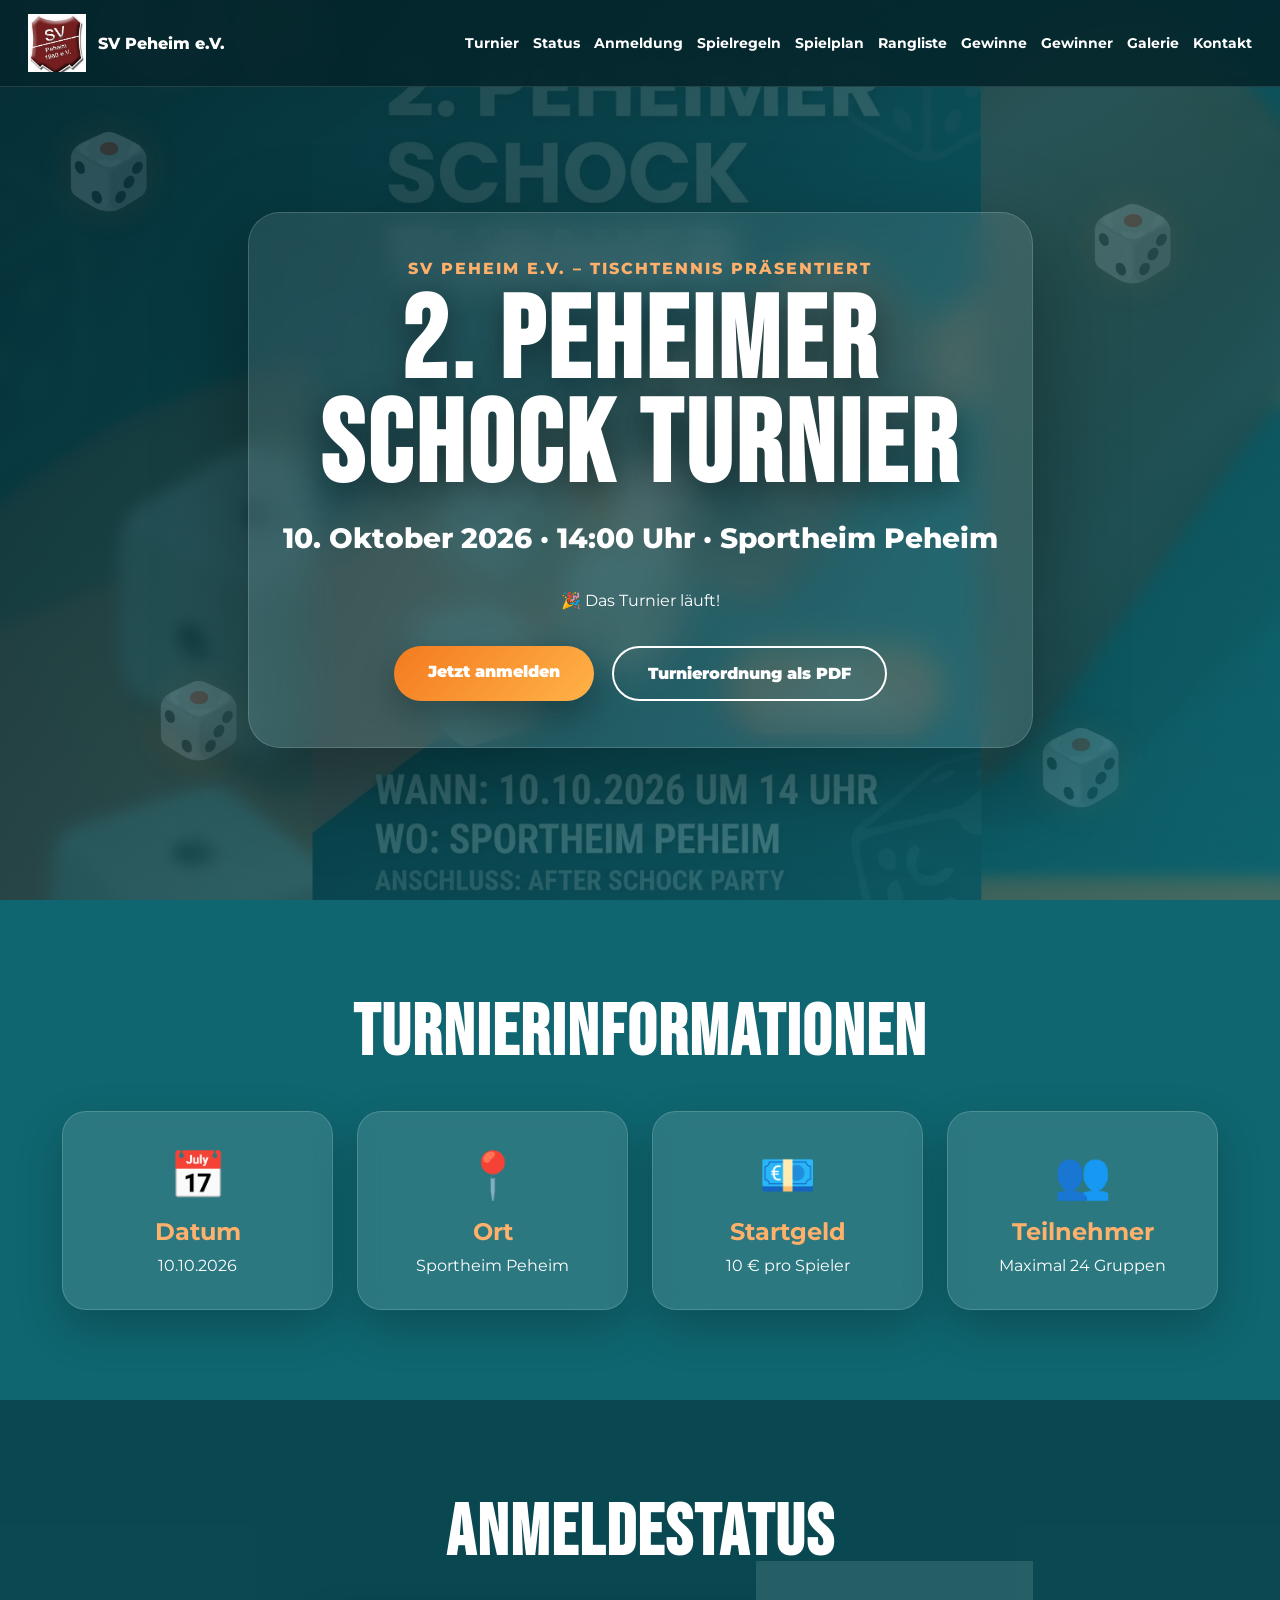
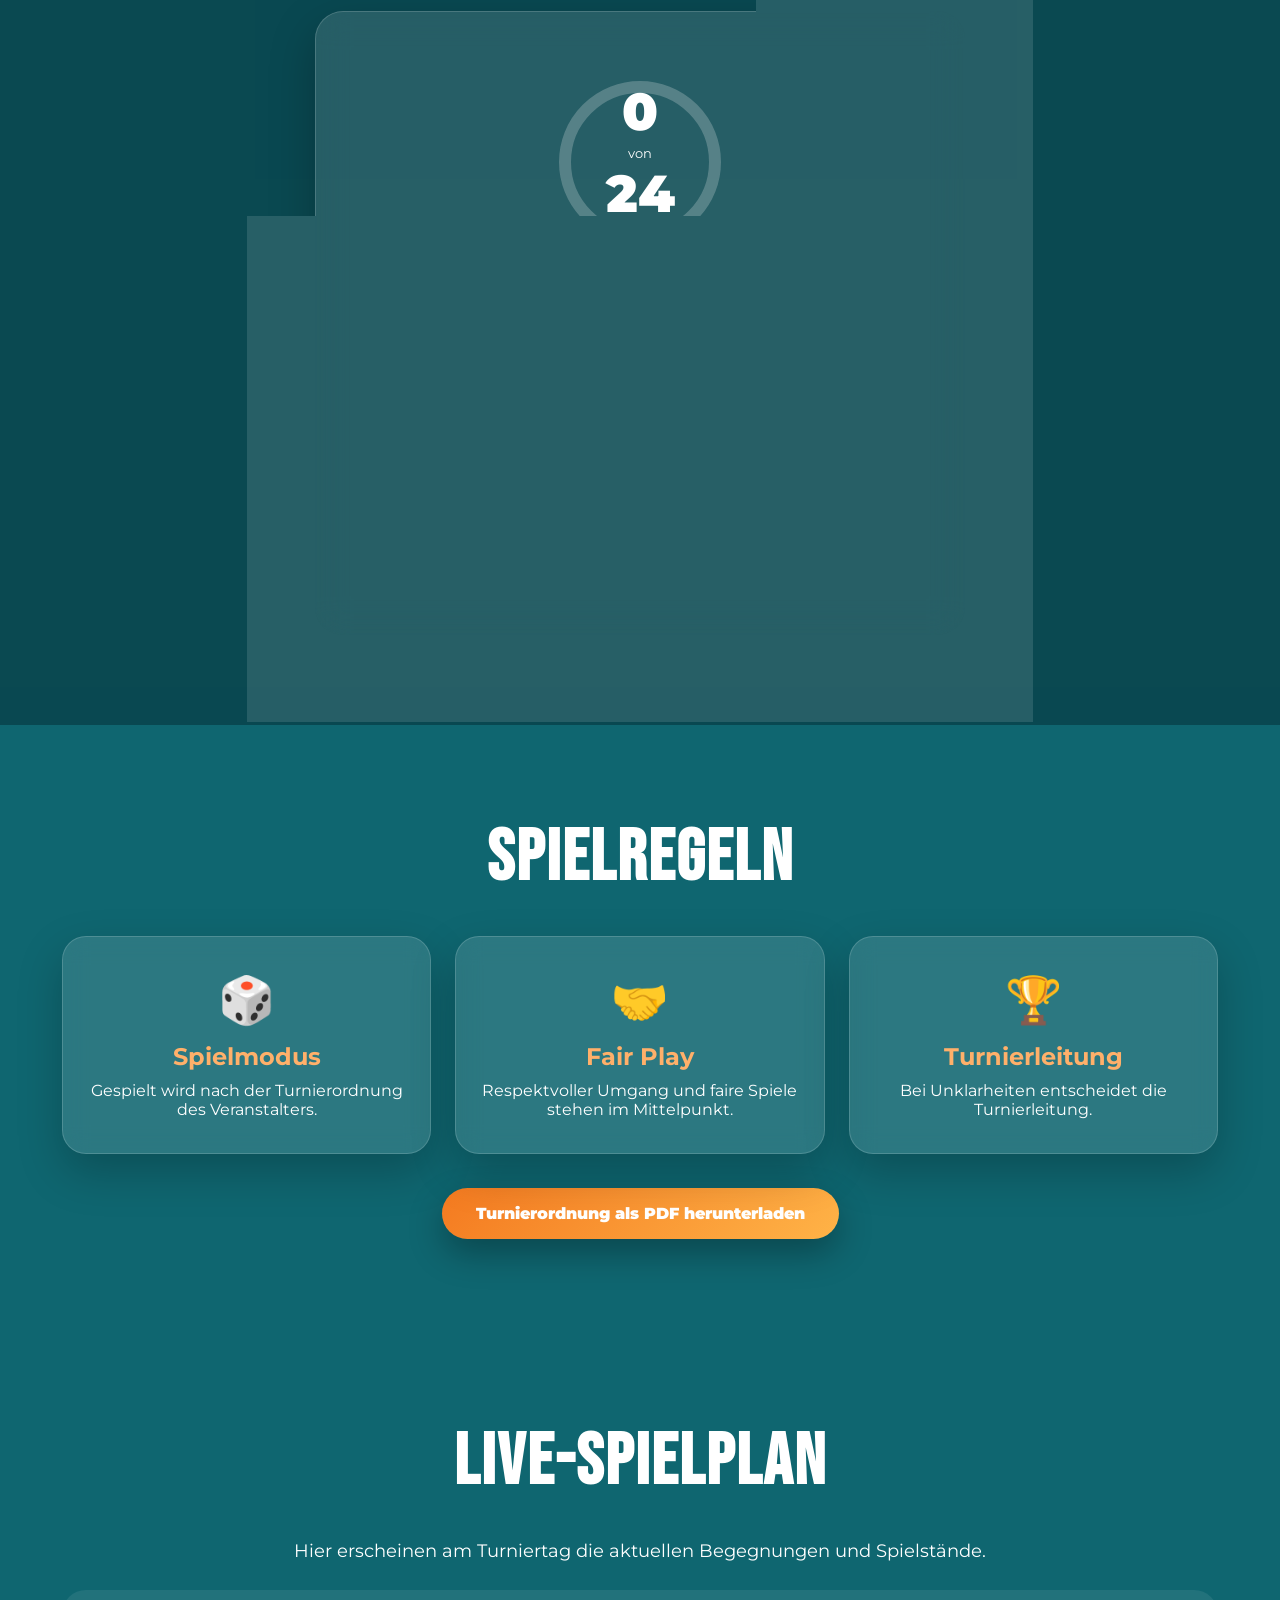
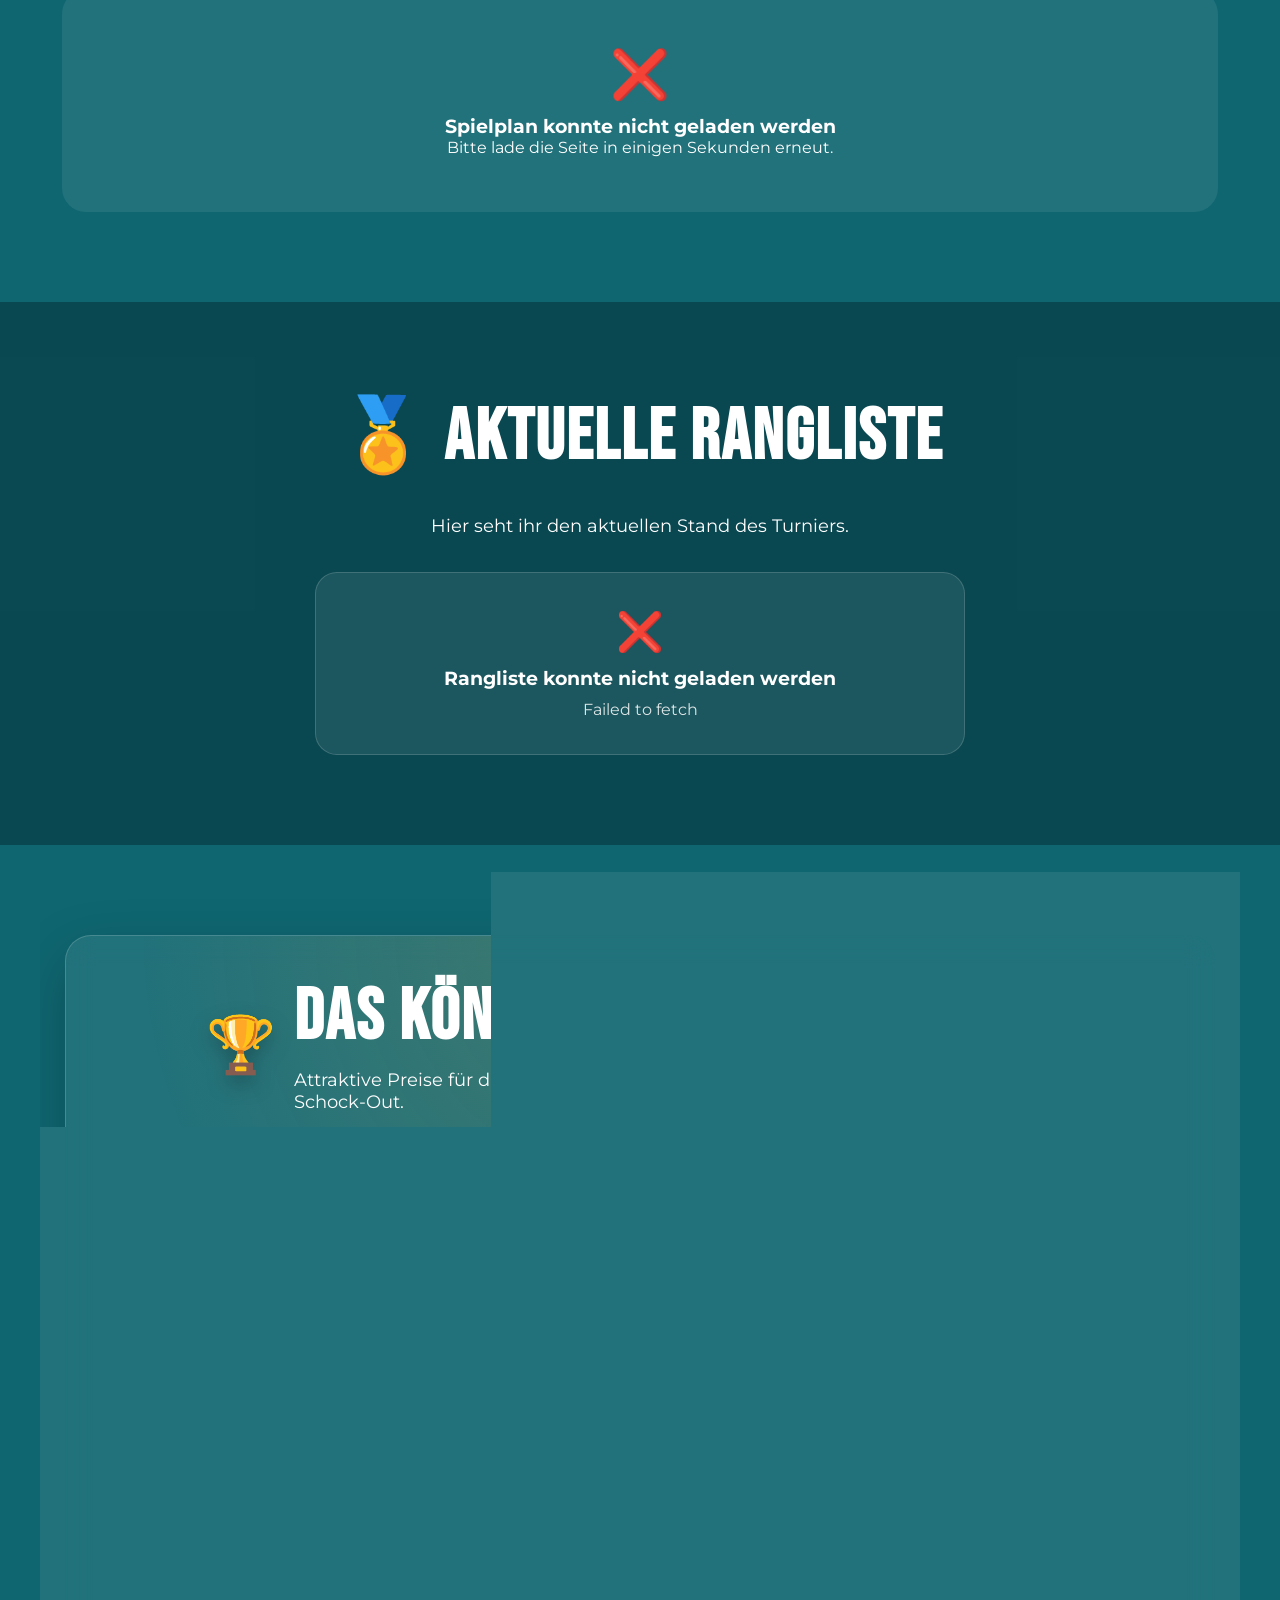
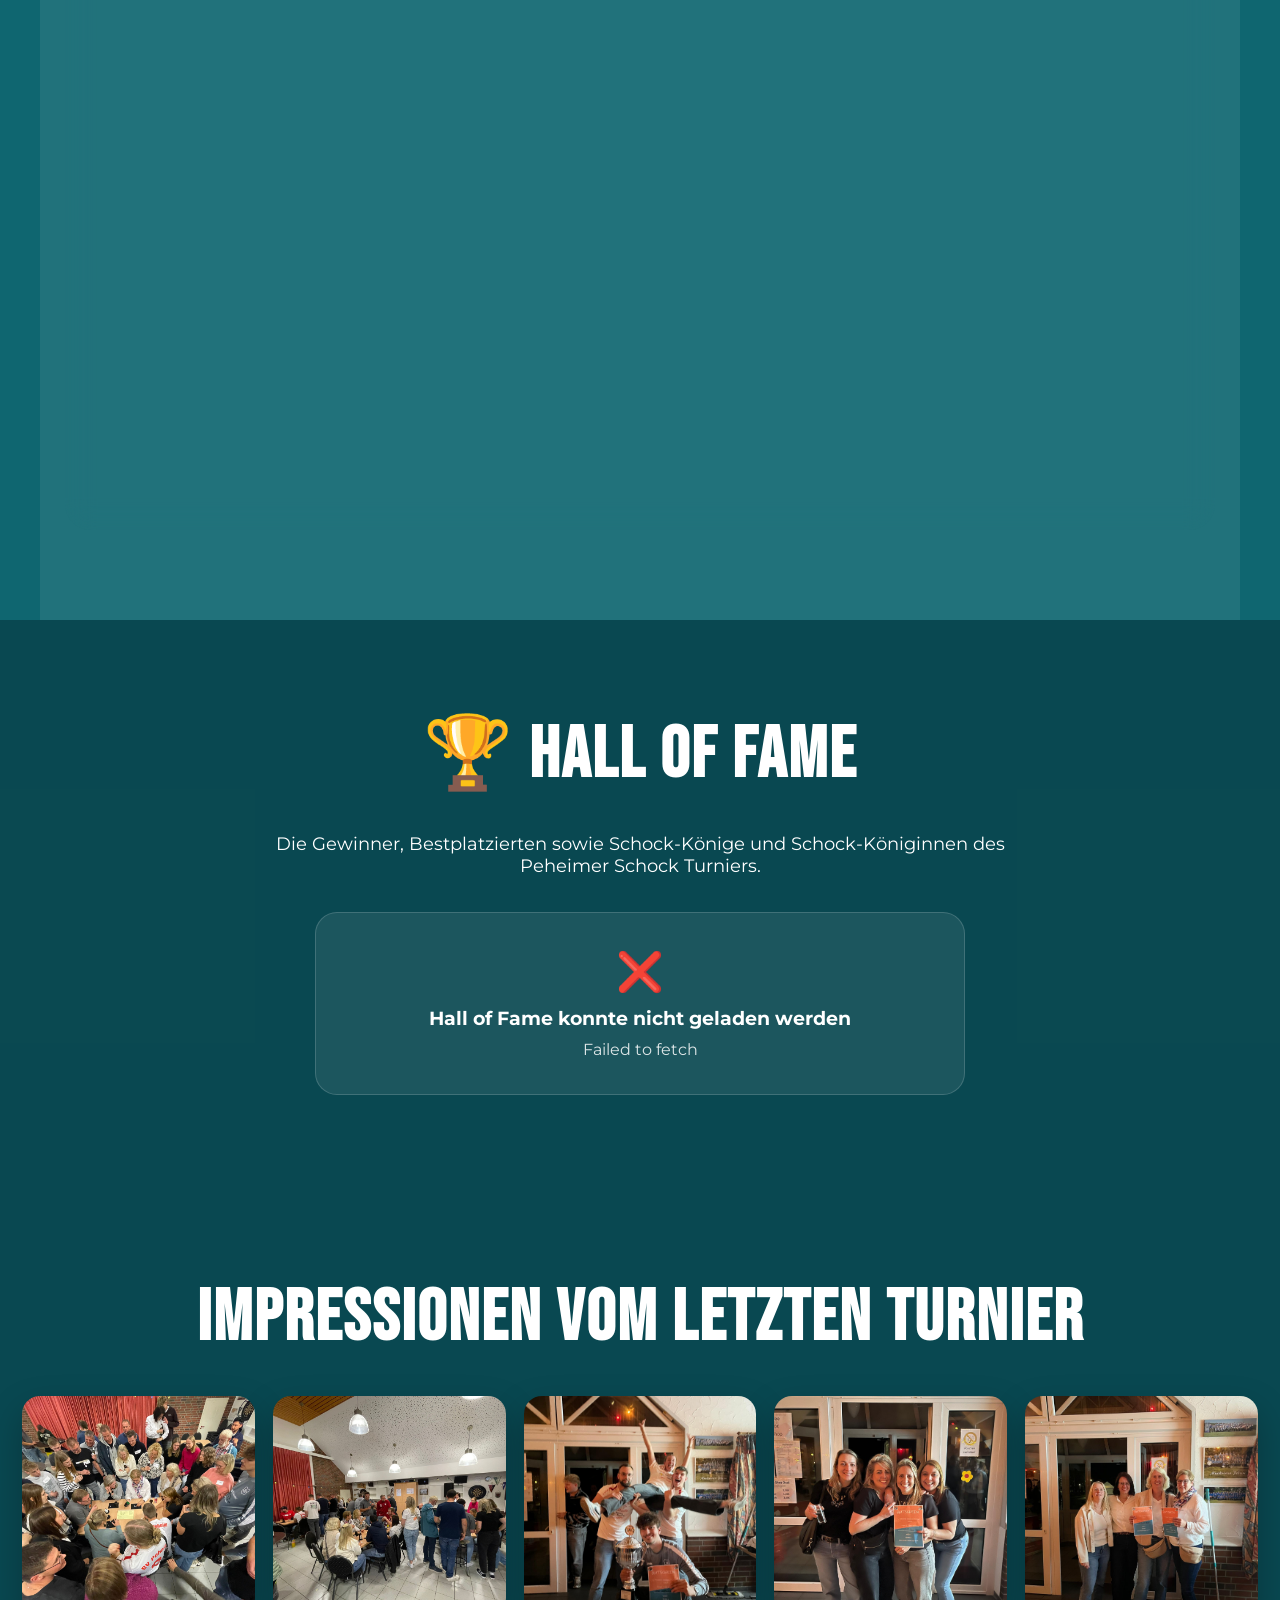
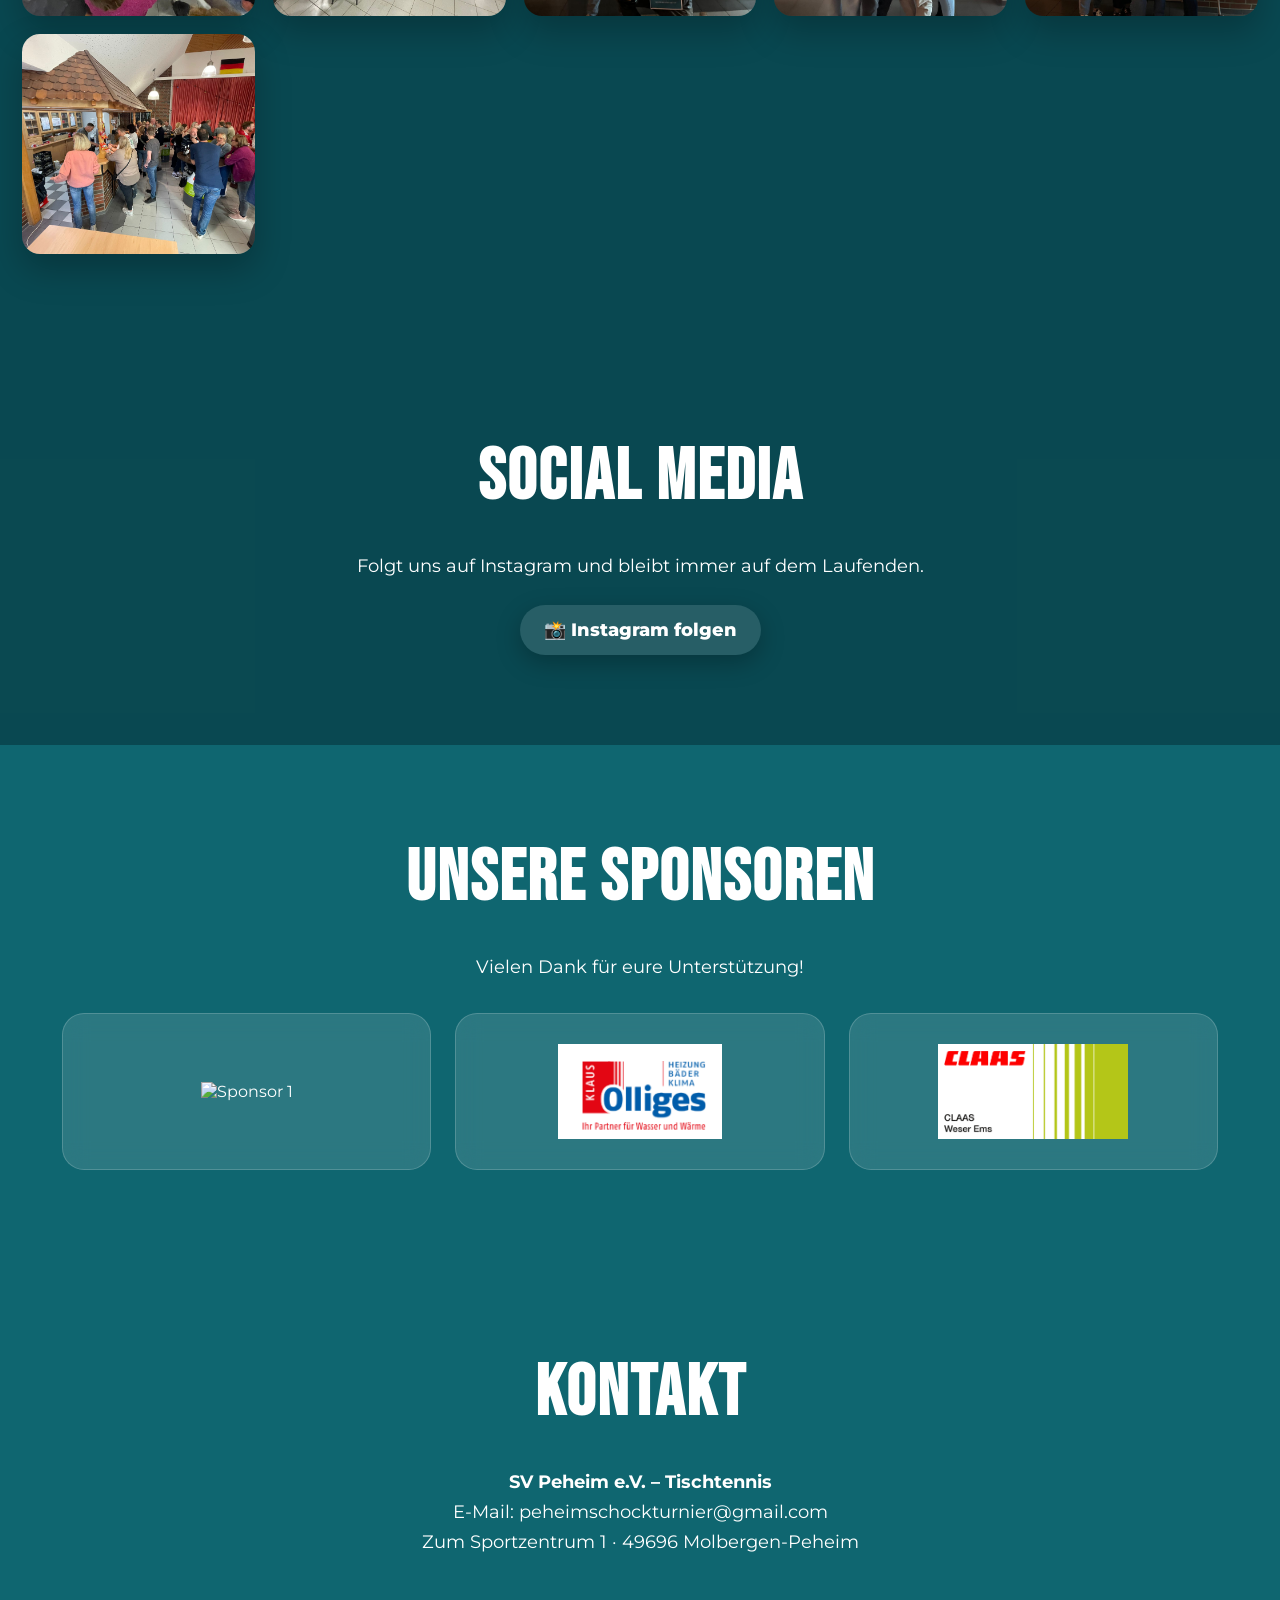
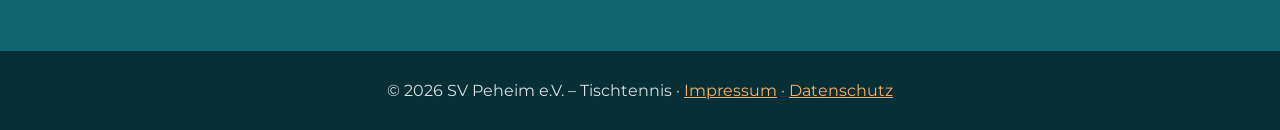
==== index.html @ 1a5e3372 "Update index.html" ====
<!DOCTYPE html>
<html lang="de">
<head>
  <meta charset="UTF-8">
  <meta name="viewport" content="width=device-width, initial-scale=1.0">
  <title>2. Peheimer Schock Turnier</title>
  <link rel="preconnect" href="https://fonts.googleapis.com">
  <link rel="preconnect" href="https://fonts.gstatic.com" crossorigin>
  <link href="https://fonts.googleapis.com/css2?family=Bebas+Neue&family=Montserrat:wght@400;600;700;800&display=swap" rel="stylesheet">
  <link rel="stylesheet" href="css/style.css?v=3">
</head>
<body>
  <div class="dice-bg" aria-hidden="true">
    <span class="dice d1">🎲</span><span class="dice d2">🎲</span><span class="dice d3">🎲</span><span class="dice d4">🎲</span><span class="dice d5">🎲</span>
  </div>

  <header class="header">
    <nav class="navbar">
      <a href="#home" class="logo-box"><img src="images/logo.png" alt="SV Peheim Logo"><span>SV Peheim e.V.</span></a>
      <ul class="nav-links">
        <li><a href="#turnier">Turnier</a></li><li><a href="#status">Status</a></li><li><a href="anmeldung.html">Anmeldung</a></li><li><a href="#spielregeln">Spielregeln</a></li><li><a href="#spielplan">Spielplan</a></li><li><a href="#rangliste">Rangliste</a></li><li><a href="#gewinne">Gewinne</a></li><li><a href="#halloffame">Gewinner</a></li><li><a href="#galerie">Galerie</a></li><li><a href="#kontakt">Kontakt</a></li>
      </ul>
    </nav>
  </header>

  <main>
    <section id="home" class="hero">
      <div class="hero-card reveal">
        <p class="eyebrow">SV Peheim e.V. – Tischtennis präsentiert</p>
        <h1>2. Peheimer<br>Schock Turnier</h1>
        <p class="hero-info">10. Oktober 2026 · 14:00 Uhr · Sportheim Peheim</p>
        <div id="countdown" class="countdown">
          <div><span id="tage">00</span><small>Tage</small></div><div><span id="stunden">00</span><small>Std.</small></div><div><span id="minuten">00</span><small>Min.</small></div><div><span id="sekunden">00</span><small>Sek.</small></div>
        </div>
        <div class="hero-buttons"><a href="anmeldung.html" class="btn primary">Jetzt anmelden</a><a href="downloads/Turnierordnung.pdf" class="btn secondary" target="_blank">Turnierordnung als PDF</a></div>
      </div>
    </section>

    <section id="turnier" class="section">
      <h2>Turnierinformationen</h2>
      <div class="cards four">
        <article class="card"><span>📅</span><h3>Datum</h3><p>10.10.2026</p></article>
        <article class="card"><span>📍</span><h3>Ort</h3><p>Sportheim Peheim</p></article>
        <article class="card"><span>💶</span><h3>Startgeld</h3><p>10 € pro Spieler</p></article>
        <article class="card"><span>👥</span><h3>Teilnehmer</h3><p>Maximal 24 Gruppen</p></article>
      </div>
    </section>

<section id="status" class="section highlight">
  <h2>Anmeldestatus</h2>

  <div class="status-card">

    <div class="circle">
      <svg viewBox="0 0 180 180">
        <circle cx="90" cy="90" r="75"></circle>
        <circle id="progressCircle" cx="90" cy="90" r="75"></circle>
      </svg>

      <div class="circle-text">
        <span id="teilnehmerzahl">0</span>
        <small>
          von <span id="maxGruppenAnzeige">24</span> Gruppen
        </small>
      </div>
    </div>

    <h3 id="statusText">
      Lade Gruppenanzahl...
    </h3>

    <p id="spielerText" class="spieler-text"></p>

    <div class="progress">
      <div id="progressBar"></div>
    </div>

    <!-- Anmeldung -->
    <div class="status-anmeldung">

      <h3>🎲 Jetzt Team anmelden</h3>

      <p>
        Sichere euch einen der
        <strong>24 Startplätze</strong>
        beim
        <strong>2. Peheimer Schock Turnier</strong>.
      </p>

      <a href="anmeldung.html" class="btn primary anmelden-btn">
        Jetzt anmelden
      </a>

    </div>

  </div>

</section>

    <section id="spielregeln" class="section">
      <h2>Spielregeln</h2>
      <div class="cards three">
        <article class="card"><span>🎲</span><h3>Spielmodus</h3><p>Gespielt wird nach der Turnierordnung des Veranstalters.</p></article>
        <article class="card"><span>🤝</span><h3>Fair Play</h3><p>Respektvoller Umgang und faire Spiele stehen im Mittelpunkt.</p></article>
        <article class="card"><span>🏆</span><h3>Turnierleitung</h3><p>Bei Unklarheiten entscheidet die Turnierleitung.</p></article>
      </div>
      <a class="btn primary space-top" href="downloads/Turnierordnung.pdf" target="_blank">Turnierordnung als PDF herunterladen</a>
    </section>

        <section id="spielplan" class="section">
     
  <h2>Live-Spielplan</h2>
      
  <p class="lead">
    Hier erscheinen am Turniertag die aktuellen Begegnungen und Spielstände.
  </p>

  <div id="spielplanTabelle">
    <p>Spielplan wird geladen...</p>
  </div>
      
</section>

<section id="rangliste" class="section highlight">
  <h2>🏅 Aktuelle Rangliste</h2>

  <p class="lead">
    Hier seht ihr den aktuellen Stand des Turniers.
  </p>

  <div id="ranglisteContainer">
    <div class="rangliste-laden">
      <span>🎲</span>
      <p>Rangliste wird geladen …</p>
    </div>
  </div>
</section>

<section id="gewinne" class="section gewinne-section">

  <div class="gewinne-box">

    <div class="gewinne-kopf">
      <span class="gewinne-kopf-icon">🏆</span>
      <div>
        <h2>Das könnt ihr gewinnen</h2>

        <p class="lead">
          Attraktive Preise für die drei bestplatzierten Teams und ein
          besonderer Preis für den Schock-Out.
        </p>
      </div>
    </div>

    <div class="siegertreppe">

      <!-- 2. Platz -->
      <article class="sieger-platz platz-zwei">

        <div class="pokal pokal-silber" aria-hidden="true">
          <svg viewBox="0 0 120 140">
            <path
              class="pokal-schale"
              d="M30 15h60v22c0 26-12 45-30 52C42 82 30 63 30 37V15z">
            </path>

            <path
              class="pokal-griff"
              d="M30 24H16c0 25 10 39 29 43">
            </path>

            <path
              class="pokal-griff"
              d="M90 24h14c0 25-10 39-29 43">
            </path>

            <rect class="pokal-stiel" x="54" y="86" width="12" height="24" rx="4">
            </rect>

            <rect class="pokal-sockel" x="39" y="108" width="42" height="12" rx="4">
            </rect>

            <rect class="pokal-fuss" x="29" y="119" width="62" height="12" rx="5">
            </rect>
          </svg>
        </div>

        <h3>2. Platz</h3>

        <div class="preis-details">
          <strong>500 €</strong>
          <span>Verzehrgutschein</span>
        </div>

        <div class="podest podest-zwei">
          <span>2</span>
          <small>Zweiter Platz</small>
        </div>

      </article>


      <!-- 1. Platz -->
      <article class="sieger-platz platz-eins">

        <div class="pokal pokal-gold" aria-hidden="true">
          <svg viewBox="0 0 120 140">
            <path
              class="pokal-schale"
              d="M30 15h60v22c0 26-12 45-30 52C42 82 30 63 30 37V15z">
            </path>

            <path
              class="pokal-griff"
              d="M30 24H16c0 25 10 39 29 43">
            </path>

            <path
              class="pokal-griff"
              d="M90 24h14c0 25-10 39-29 43">
            </path>

            <rect class="pokal-stiel" x="54" y="86" width="12" height="24" rx="4">
            </rect>

            <rect class="pokal-sockel" x="39" y="108" width="42" height="12" rx="4">
            </rect>

            <rect class="pokal-fuss" x="29" y="119" width="62" height="12" rx="5">
            </rect>
          </svg>
        </div>

        <div class="sieger-badge">Turniersieger</div>

        <h3>1. Platz</h3>

        <div class="preis-details">
          <strong>70 €</strong>
          <span>Verzehrgutschein</span>
          <span class="zusatzpreis">🏆 Wanderpokal</span>
        </div>

        <div class="podest podest-eins">
          <span>1</span>
          <small>Erster Platz</small>
        </div>

      </article>


      <!-- 3. Platz -->
      <article class="sieger-platz platz-drei">

        <div class="pokal pokal-bronze" aria-hidden="true">
          <svg viewBox="0 0 120 140">
            <path
              class="pokal-schale"
              d="M30 15h60v22c0 26-12 45-30 52C42 82 30 63 30 37V15z">
            </path>

            <path
              class="pokal-griff"
              d="M30 24H16c0 25 10 39 29 43">
            </path>

            <path
              class="pokal-griff"
              d="M90 24h14c0 25-10 39-29 43">
            </path>

            <rect class="pokal-stiel" x="54" y="86" width="12" height="24" rx="4">
            </rect>

            <rect class="pokal-sockel" x="39" y="108" width="42" height="12" rx="4">
            </rect>

            <rect class="pokal-fuss" x="29" y="119" width="62" height="12" rx="5">
            </rect>
          </svg>
        </div>

        <h3>3. Platz</h3>

        <div class="preis-details">
          <strong>30 €</strong>
          <span>Verzehrgutschein</span>
        </div>

        <div class="podest podest-drei">
          <span>3</span>
          <small>Dritter Platz</small>
        </div>

      </article>

    </div>


    <!-- Schock-Out-Preis -->
    <div class="schockout-box">

      <div class="schockout-symbol">
        <span class="krone">👑</span>
        <span class="wuerfel">🎲</span>
      </div>

      <div class="schockout-inhalt">

        <span class="sonderpreis-label">Sonderpreis</span>

        <h3>Schock-Out-Preis</h3>

        <p>
          Für die beste Schock-Out-Leistung des Turniers gibt es:
        </p>

        <div class="schockout-preise">

          <div class="schockout-preis">
            <span>💶</span>
            <div>
              <strong>30 €</strong>
              <small>Verzehrgutschein</small>
            </div>
          </div>

          <div class="schockout-preis">
            <span>🍾</span>
            <div>
              <strong>1 Flasche Rosche</strong>
              <small>als zusätzlicher Gewinn</small>
            </div>
          </div>

          <div class="schockout-preis">
            <span>🎟️</span>
            <div>
              <strong>Keine Startgebühr</strong>
              <small>beim nächsten Peheimer Schock Turnier</small>
            </div>
          </div>

        </div>

      </div>

    </div>

  </div>

</section>
  
<section id="halloffame" class="section highlight">
  <h2>🏆 Hall of Fame</h2>

  <p class="lead">
    Die Gewinner, Bestplatzierten sowie
    Schock-Könige und Schock-Königinnen
    des Peheimer Schock Turniers.
  </p>

  <div id="hallOfFameContainer">
    <div class="hall-laden">
      <span>🏆</span>
      <p>Hall of Fame wird geladen …</p>
    </div>
  </div>
</section>
    
    <section id="galerie" class="section highlight">
      <h2>Impressionen vom letzten Turnier</h2>
     
      <div class="gallery">
  <img src="images/galerie/1.jpg" alt="Turnierfoto 1">
  <img src="images/galerie/2.jpg" alt="Turnierfoto 2">
  <img src="images/galerie/3.jpg" alt="Turnierfoto 3">
  <img src="images/galerie/4.jpg" alt="Turnierfoto 4">
  <img src="images/galerie/5.jpg" alt="Turnierfoto 5">
  <img src="images/galerie/6.jpg" alt="Turnierfoto 6">
</div>  
    </section>
  
    <section id="social" class="section highlight">
  <h2>Social Media</h2>
  <p class="lead">Folgt uns auf Instagram und bleibt immer auf dem Laufenden.</p>

  <div class="social-links">
    <a href="https://www.instagram.com/peheim_schockt.de"
       target="_blank"
       class="instagram-btn">
       📸 Instagram folgen
    </a>
  </div>
</section>

<section id="sponsoren" class="section">
  <h2>Unsere Sponsoren</h2>
  <p class="lead">Vielen Dank für eure Unterstützung!</p>

  <div class="sponsor-grid">
    <div class="sponsor-card">
      <img src="images/sponsoren/sponsor1.png" alt="Sponsor 1">
    </div>

    <div class="sponsor-card">
      <img src="images/sponsoren/sponsor2.png" alt="Sponsor 2">
    </div>

    <div class="sponsor-card">
      <img src="images/sponsoren/sponsor3.png" alt="Sponsor 3">
    </div>
  </div>
</section>
    
    <section id="kontakt" class="section contact">
      <h2>Kontakt</h2>
      <p><strong>SV Peheim e.V. – Tischtennis</strong></p><p>E-Mail: peheimschockturnier@gmail.com</p><p>Zum Sportzentrum 1 · 49696 Molbergen-Peheim</p>
    </section>
  </main>
  <footer>
    <p>
      © 2026 SV Peheim e.V. – Tischtennis ·
      <a href="impressum.html">Impressum</a> ·
      <a href="datenschutz.html">Datenschutz</a>
    </p>
  </footer>

<script src="js/config.js?v=3"></script>
<script src="js/countdown.js?v=3"></script>
<script src="js/status.js?v=17"></script>
<script src="js/gallery.js?v=3"></script>
<script src="js/rangliste.js?v=31"></script>
<script src="js/halloffame.js?v=2"></script>
<script src="js/spielplan.js?v=12"></script>
</body>
</html>
---- css/style.css ----
*{margin:0;padding:0;box-sizing:border-box}html{scroll-behavior:smooth}body{font-family:'Montserrat',sans-serif;background:#0f6670;color:#fff;overflow-x:hidden}.header{position:fixed;top:0;width:100%;z-index:1000;background:rgba(4,37,43,.88);backdrop-filter:blur(14px);border-bottom:1px solid rgba(255,255,255,.12)}.navbar{max-width:1320px;margin:auto;padding:14px 28px;display:flex;justify-content:space-between;align-items:center}.logo-box{display:flex;align-items:center;gap:12px;color:#fff;text-decoration:none;font-weight:800}.logo-box img{width:58px;height:58px;object-fit:contain}.nav-links{display:flex;list-style:none;gap:20px}.nav-links a{color:#fff;text-decoration:none;font-weight:700;font-size:14px}.nav-links a:hover{color:#f47a20}.hero{min-height:100vh;background:linear-gradient(135deg,rgba(5,44,51,.94),rgba(15,102,112,.75)),url('../images/hero.jpg');background-size:cover;background-position:center;display:flex;align-items:center;justify-content:center;text-align:center;padding:140px 22px 80px}.hero-card{max-width:980px;padding:46px 34px;border-radius:32px;background:rgba(255,255,255,.1);border:1px solid rgba(255,255,255,.16);backdrop-filter:blur(16px);box-shadow:0 30px 90px rgba(0,0,0,.35);position:relative;z-index:3}.eyebrow{color:#ffb06a;text-transform:uppercase;letter-spacing:2px;font-weight:800;margin-bottom:14px}.hero h1{font-family:'Bebas Neue',sans-serif;font-size:clamp(56px,9vw,120px);line-height:.9;letter-spacing:4px;text-transform:uppercase;text-shadow:0 10px 35px rgba(0,0,0,.45)}.hero-info{margin-top:22px;font-size:clamp(18px,3vw,28px);font-weight:800}.countdown{display:flex;justify-content:center;gap:18px;flex-wrap:wrap;margin:36px 0}.countdown div{width:112px;height:112px;border-radius:22px;background:rgba(255,255,255,.16);border:1px solid rgba(255,255,255,.18);display:flex;flex-direction:column;justify-content:center;align-items:center}.countdown span{font-size:42px;font-weight:900}.countdown small{text-transform:uppercase;letter-spacing:1px}.hero-buttons{display:flex;justify-content:center;gap:18px;flex-wrap:wrap}.btn{display:inline-block;padding:16px 34px;border-radius:999px;text-decoration:none;font-weight:900;transition:.25s}.btn:hover{transform:translateY(-4px)}.primary{background:linear-gradient(135deg,#f47a20,#ffb347);color:#fff;box-shadow:0 14px 35px rgba(0,0,0,.3)}.secondary{border:2px solid #fff;color:#fff}.secondary:hover{background:#fff;color:#0f6670}.section{max-width:1200px;margin:auto;padding:90px 22px;text-align:center}.section h2{font-family:'Bebas Neue',sans-serif;font-size:clamp(42px,6vw,72px);letter-spacing:2px;margin-bottom:34px}.lead{font-size:18px;max-width:780px;margin:0 auto 28px}.highlight{max-width:100%;background:rgba(4,37,43,.45)}.cards{display:grid;gap:24px}.four{grid-template-columns:repeat(auto-fit,minmax(230px,1fr))}.three{grid-template-columns:repeat(auto-fit,minmax(260px,1fr))}.card{padding:34px 24px;border-radius:24px;background:rgba(255,255,255,.12);border:1px solid rgba(255,255,255,.16);backdrop-filter:blur(12px);box-shadow:0 18px 45px rgba(0,0,0,.22);transition:.25s}.card:hover{transform:translateY(-8px)}.card span{font-size:46px}.card h3{margin:14px 0 10px;color:#ffb06a;font-size:24px}.space-top{margin-top:34px}.status-card{max-width:650px;margin:auto;padding:40px;border-radius:28px;background:rgba(255,255,255,.12);border:1px solid rgba(255,255,255,.16);backdrop-filter:blur(16px);box-shadow:0 18px 45px rgba(0,0,0,.25)}.circle{position:relative;width:180px;height:180px;margin:20px auto}.circle svg{width:180px;height:180px;transform:rotate(-90deg)}.circle circle{fill:none;stroke-width:12}.circle circle:first-child{stroke:rgba(255,255,255,.22)}#progressCircle{stroke:#f47a20;stroke-linecap:round;stroke-dasharray:471;stroke-dashoffset:471;transition:1s}.circle-text{position:absolute;top:50%;left:50%;transform:translate(-50%,-50%)}.circle-text span{display:block;font-size:52px;font-weight:900}.progress{height:18px;background:rgba(255,255,255,.22);border-radius:999px;overflow:hidden;margin:25px 0}#progressBar{height:100%;width:0;background:linear-gradient(90deg,#f47a20,#ffb347);transition:1s}.gallery{display:grid;grid-template-columns:repeat(auto-fit,minmax(220px,1fr));gap:18px}.gallery img{width:100%;height:220px;object-fit:cover;border-radius:18px;cursor:pointer;box-shadow:0 15px 35px rgba(0,0,0,.25)}.table-wrap{overflow-x:auto;max-width:850px;margin:auto}table{width:100%;border-collapse:collapse;background:rgba(255,255,255,.1);border-radius:18px;overflow:hidden}th,td{padding:16px;border-bottom:1px solid rgba(255,255,255,.12)}th{color:#ffb06a}.social-links{display:flex;gap:16px;justify-content:center;flex-wrap:wrap}.social-links a{color:white;background:rgba(255,255,255,.12);padding:14px 24px;border-radius:999px;text-decoration:none;font-weight:800}.contact p{margin:8px 0;font-size:18px}footer{text-align:center;padding:30px 20px;background:#062f36;color:rgba(255,255,255,.85)}footer a{color:#ffb06a}.dice-bg{position:fixed;inset:0;pointer-events:none;z-index:2;overflow:hidden}.dice{position:absolute;font-size:72px;opacity:.18;filter:drop-shadow(0 0 20px rgba(244,122,32,.55));animation:diceFloat 18s ease-in-out infinite}.d1{top:14%;left:5%}.d2{top:75%;left:12%;animation-duration:22s}.d3{top:22%;right:8%;animation-duration:19s}.d4{bottom:10%;right:12%;animation-duration:24s}.d5{top:50%;left:48%;animation-duration:20s}@keyframes diceFloat{0%,100%{transform:translateY(0) rotate(0) scale(1)}50%{transform:translateY(-42px) rotate(180deg) scale(1.12)}}@media(max-width:850px){.navbar{flex-direction:column;gap:12px}.nav-links{flex-wrap:wrap;justify-content:center;gap:12px}.logo-box span{display:none}.hero{padding-top:180px}.countdown div{width:86px;height:86px}.countdown span{font-size:30px}.dice{font-size:52px}}
.sponsor-grid {
  display: grid;
  grid-template-columns: repeat(auto-fit, minmax(220px, 1fr));
  gap: 24px;
  margin-top: 35px;
}

.sponsor-card {
  background: rgba(255,255,255,0.12);
  border: 1px solid rgba(255,255,255,0.18);
  border-radius: 22px;
  padding: 30px;
  min-height: 150px;
  display: flex;
  align-items: center;
  justify-content: center;
  backdrop-filter: blur(12px);
  transition: 0.25s;
}

.sponsor-card:hover {
  transform: translateY(-6px);
}

.sponsor-card img {
  max-width: 100%;
  max-height: 95px;
  object-fit: contain;
}
.instagram-btn{
    display:inline-block;
    padding:16px 35px;
    border-radius:50px;
    text-decoration:none;
    color:#fff;
    font-weight:700;
    font-size:18px;

    background:linear-gradient(
        45deg,
        #405DE6,
        #5851DB,
        #833AB4,
        #C13584,
        #E1306C,
        #FD1D1D,
        #F56040,
        #FCAF45
    );

    transition:.3s;
    box-shadow:0 8px 25px rgba(0,0,0,.25);
}

.instagram-btn:hover{
    transform:translateY(-4px) scale(1.03);
    box-shadow:0 12px 30px rgba(0,0,0,.35);
}
.spieler-text {
  margin-top: 14px;
  font-size: 18px;
  color: #ffb06a;
  font-weight: 700;
}
.anmeldung-page {
  min-height: 100vh;
  display: flex;
  align-items: center;
  justify-content: center;
}

.freigabe-countdown {
  margin: 25px 0;
  font-size: 24px;
  font-weight: 800;
  color: #ffb06a;
}

.form-card {
  max-width: 760px;
  margin: 35px auto;
  display: grid;
  gap: 16px;
}

.form-card input {
  padding: 16px;
  border-radius: 14px;
  border: none;
  font-size: 17px;
}

.check {
  text-align: left;
  font-weight: 600;
}
.badge {
  display: inline-block;
  padding: 8px 14px;
  border-radius: 999px;
  font-weight: 800;
  font-size: 14px;
}

.badge.geplant {
  background: #ffffff;
  color: #0f6670;
}

.badge.laeuft {
  background: #ffb347;
  color: #062f36;
}

.badge.beendet {
  background: #2ecc71;
  color: #ffffff;
}

#meldung {
  margin-top: 25px;
  font-weight: 800;
  font-size: 20px;
}

/* ==========================================
   LIVE SPIELPLAN
========================================== */

.spielplan-section{
    max-width:1700px;
    width:95%;
    margin:auto;
}

#spielplanTabelle{
    width:100%;
}

.table-wrap{
    width:100%;
    overflow-x:auto;
    border-radius:22px;
    background:rgba(255,255,255,.08);
    backdrop-filter:blur(10px);
    box-shadow:0 15px 35px rgba(0,0,0,.20);
}

.table-wrap table{
    width:100%;
    min-width:1450px;
    border-collapse:collapse;
}

.table-wrap th{
    font-size:24px;
    font-weight:700;
    color:#ffb347;
    padding:24px 18px;
    text-align:center;
    white-space:nowrap;
}

.table-wrap td{
    font-size:22px;
    padding:24px 18px;
    text-align:center;
    color:#fff;
    border-top:1px solid rgba(255,255,255,.08);
}

.table-wrap tr:hover{
    background:rgba(255,255,255,.06);
    transition:.25s;
}

/* Status */

.badge{
    display:inline-block;
    min-width:130px;
    padding:12px 28px;
    border-radius:40px;
    font-size:19px;
    font-weight:700;
    text-align:center;
}

.badge.geplant{
    background:#ffffff;
    color:#156b75;
}

.badge.laeuft{
    background:#ffb347;
    color:#111;
}

.badge.beendet{
    background:#36c96d;
    color:#fff;
}

/* Scrollbar */

.table-wrap::-webkit-scrollbar{
    height:12px;
}

.table-wrap::-webkit-scrollbar-thumb{
    background:#999;
    border-radius:20px;
}

.table-wrap::-webkit-scrollbar-track{
    background:#ddd;
}

/* Tablet */

@media (max-width:1200px){

.table-wrap th{
    font-size:20px;
}

.table-wrap td{
    font-size:18px;
}

}

/* Smartphone */

@media (max-width:768px){

.spielplan-section{
    width:100%;
}

.table-wrap table{
    min-width:1100px;
}

.table-wrap th{
    font-size:17px;
}

.table-wrap td{
    font-size:16px;
    padding:16px 12px;
}

.badge{
    min-width:100px;
    font-size:15px;
    padding:10px 18px;
}

}

/* ==========================================
   BUNDESLIGA-LIVE-TAFEL
========================================== */

.spielplan-section {
  width: min(1500px, 95%);
  max-width: 1500px;
  margin: 0 auto;
}

#spielplanTabelle {
  width: 100%;
}

.live-tafel {
  overflow: hidden;
  border: 1px solid rgba(255, 255, 255, 0.15);
  border-radius: 26px;
  background:
    linear-gradient(
      145deg,
      rgba(255, 255, 255, 0.11),
      rgba(255, 255, 255, 0.05)
    );
  box-shadow: 0 25px 60px rgba(0, 0, 0, 0.28);
  backdrop-filter: blur(14px);
}

.live-tafel-kopf {
  display: flex;
  align-items: center;
  justify-content: space-between;
  gap: 20px;
  padding: 22px 30px;
  color: #ffffff;
  background: rgba(0, 0, 0, 0.18);
  font-size: 20px;
  font-weight: 800;
  text-transform: uppercase;
  letter-spacing: 1px;
}

.live-punkt {
  display: inline-block;
  width: 13px;
  height: 13px;
  margin-right: 10px;
  border-radius: 50%;
  background: #2ee46f;
  box-shadow: 0 0 0 7px rgba(46, 228, 111, 0.12);
  animation: livePuls 1.4s infinite;
}

.live-aktualisierung {
  color: rgba(255, 255, 255, 0.68);
  font-size: 14px;
  font-weight: 600;
  text-transform: none;
  letter-spacing: 0;
}

.live-gruppe {
  padding: 24px;
}

.live-gruppe + .live-gruppe {
  padding-top: 4px;
}

.live-gruppen-titel {
  margin: 0 0 18px;
  color: #ffffff;
  font-size: 24px;
  font-weight: 800;
}

.live-spielkarte {
  margin-bottom: 18px;
  overflow: hidden;
  border: 1px solid rgba(255, 255, 255, 0.13);
  border-left: 7px solid rgba(255, 255, 255, 0.28);
  border-radius: 20px;
  background: rgba(255, 255, 255, 0.08);
  box-shadow: 0 14px 28px rgba(0, 0, 0, 0.16);
  transition:
    transform 0.25s ease,
    background 0.25s ease,
    box-shadow 0.25s ease;
}

.live-spielkarte:hover {
  transform: translateY(-3px);
  background: rgba(255, 255, 255, 0.12);
  box-shadow: 0 18px 35px rgba(0, 0, 0, 0.22);
}

.live-spielkarte.ist-live {
  border-left-color: #2ee46f;
  background:
    linear-gradient(
      90deg,
      rgba(46, 228, 111, 0.16),
      rgba(255, 255, 255, 0.08)
    );
}

.live-spielkopf {
  display: flex;
  align-items: center;
  justify-content: space-between;
  gap: 15px;
  padding: 16px 22px;
  border-bottom: 1px solid rgba(255, 255, 255, 0.1);
}

.live-runde {
  color: #ffb347;
  font-size: 20px;
  font-weight: 800;
  text-transform: uppercase;
}

.live-status {
  display: inline-flex;
  align-items: center;
  gap: 8px;
  min-width: 125px;
  justify-content: center;
  padding: 10px 18px;
  border-radius: 999px;
  font-size: 16px;
  font-weight: 800;
}

.live-status span {
  font-size: 18px;
  line-height: 1;
}

.live-status.geplant-status {
  color: #0f6670;
  background: #ffffff;
}

.live-status.live-status {
  color: #10231a;
  background: #2ee46f;
  box-shadow: 0 0 0 6px rgba(46, 228, 111, 0.12);
}

.live-status.fertig-status {
  color: #ffffff;
  background: #52616b;
}

.live-spielinhalt {
  display: grid;
  grid-template-columns: 180px 1fr;
  gap: 28px;
  align-items: center;
  padding: 24px 26px;
}

.live-tisch {
  display: grid;
  grid-template-columns: auto 1fr;
  align-items: center;
  column-gap: 12px;
  color: rgba(255, 255, 255, 0.72);
}

.live-tisch-icon {
  grid-row: span 2;
  font-size: 38px;
}

.live-tisch span:not(.live-tisch-icon) {
  font-size: 15px;
  text-transform: uppercase;
  letter-spacing: 1px;
}

.live-tisch strong {
  color: #ffffff;
  font-size: 34px;
  line-height: 1;
}

.live-teamname {
  margin-bottom: 13px;
  color: #ffffff;
  font-size: 30px;
  font-weight: 800;
}

.live-spieler {
  display: flex;
  flex-wrap: wrap;
  gap: 9px;
}

.live-spieler span {
  padding: 8px 13px;
  border: 1px solid rgba(255, 255, 255, 0.12);
  border-radius: 999px;
  color: #ffffff;
  background: rgba(255, 255, 255, 0.09);
  font-size: 16px;
  font-weight: 600;
}

.live-fuss {
  padding: 16px 26px;
  color: rgba(255, 255, 255, 0.58);
  background: rgba(0, 0, 0, 0.14);
  font-size: 14px;
  text-align: right;
}

.live-ladeanzeige,
.live-leer,
.live-fehler {
  padding: 55px 25px;
  border-radius: 24px;
  color: #ffffff;
  background: rgba(255, 255, 255, 0.08);
  text-align: center;
}

.live-leer span,
.live-fehler span {
  display: block;
  margin-bottom: 12px;
  font-size: 48px;
}

.live-loader {
  width: 44px;
  height: 44px;
  margin: 0 auto 18px;
  border: 5px solid rgba(255, 255, 255, 0.2);
  border-top-color: #ffb347;
  border-radius: 50%;
  animation: liveDrehen 0.8s linear infinite;
}

@keyframes livePuls {
  0%,
  100% {
    opacity: 1;
    transform: scale(1);
  }

  50% {
    opacity: 0.45;
    transform: scale(0.82);
  }
}

@keyframes liveDrehen {
  to {
    transform: rotate(360deg);
  }
}

@media (max-width: 800px) {
  .spielplan-section {
    width: 94%;
  }

  .live-tafel-kopf {
    align-items: flex-start;
    flex-direction: column;
    padding: 18px;
  }

  .live-gruppe {
    padding: 16px;
  }

  .live-spielkopf {
    align-items: flex-start;
    flex-direction: column;
  }

  .live-spielinhalt {
    grid-template-columns: 1fr;
    gap: 18px;
    padding: 21px;
  }

  .live-tisch {
    grid-template-columns: auto auto 1fr;
  }

  .live-tisch-icon {
    grid-row: auto;
  }

  .live-tisch strong {
    font-size: 28px;
  }

  .live-teamname {
    font-size: 24px;
  }

  .live-status {
    min-width: 110px;
    font-size: 14px;
  }

  .live-spieler span {
    font-size: 14px;
  }
}
.status-anmeldung{
    margin-top:35px;
    padding-top:30px;
    border-top:1px solid rgba(255,255,255,.15);
    text-align:center;
}

.status-anmeldung h3{
    margin-bottom:12px;
    color:#fff;
    font-size:1.5rem;
    font-weight:700;
}

.status-anmeldung p{
    color:#e7f1f1;
    line-height:1.6;
    margin-bottom:22px;
}

.anmelden-btn{
    display:inline-block;
    padding:16px 42px;
    font-size:1.1rem;
    font-weight:700;
    border-radius:50px;
    transition:.3s;
}

.anmelden-btn:hover{
    transform:translateY(-3px);
}
/* =====================================================
   HALL OF FAME
===================================================== */

#hallOfFameContainer {
  width: 100%;
  max-width: 1200px;
  margin: 35px auto 0;
}

.hall-grid {
  display: grid;
  grid-template-columns:
    repeat(auto-fit, minmax(300px, 1fr));
  gap: 26px;
}

.hall-jahreskarte {
  overflow: hidden;
  padding: 28px;
  border: 1px solid rgba(255, 255, 255, 0.18);
  border-radius: 24px;
  background: rgba(255, 255, 255, 0.09);
  box-shadow: 0 18px 45px rgba(0, 0, 0, 0.18);
  backdrop-filter: blur(12px);
  transition:
    transform 0.3s ease,
    box-shadow 0.3s ease;
}

.hall-jahreskarte:hover {
  transform: translateY(-6px);
  box-shadow: 0 24px 55px rgba(0, 0, 0, 0.25);
}

.hall-jahreskopf {
  display: flex;
  align-items: center;
  justify-content: center;
  gap: 12px;
  margin-bottom: 24px;
}

.hall-jahreskopf h3 {
  margin: 0;
  color: #ffffff;
  font-family: "Bebas Neue", sans-serif;
  font-size: 2.5rem;
  letter-spacing: 1px;
}

.hall-pokal {
  font-size: 2.2rem;
}

.hall-bild {
  overflow: hidden;
  margin-bottom: 22px;
  border-radius: 18px;
  aspect-ratio: 16 / 10;
}

.hall-bild img {
  width: 100%;
  height: 100%;
  object-fit: cover;
  transition: transform 0.4s ease;
}

.hall-jahreskarte:hover .hall-bild img {
  transform: scale(1.04);
}

.hall-platzierungen {
  display: flex;
  flex-direction: column;
  gap: 13px;
}

.hall-platz {
  display: flex;
  align-items: center;
  gap: 14px;
  padding: 16px;
  border-radius: 16px;
}

.hall-medaille {
  flex-shrink: 0;
  font-size: 2rem;
}

.hall-platz-inhalt {
  min-width: 0;
  text-align: left;
}

.hall-platz-bezeichnung {
  display: block;
  margin-bottom: 3px;
  font-size: 0.78rem;
  font-weight: 800;
  letter-spacing: 0.7px;
  text-transform: uppercase;
}

.hall-platz h4 {
  margin: 0;
  font-size: 1.08rem;
  line-height: 1.3;
}

.hall-spieler {
  margin: 5px 0 0;
  font-size: 0.84rem;
  line-height: 1.45;
  opacity: 0.85;
}

.hall-gold {
  color: #27200a;
  background:
    linear-gradient(
      135deg,
      #ffe47a,
      #dba919
    );
}

.hall-silber {
  color: #1d2529;
  background:
    linear-gradient(
      135deg,
      #f1f3f4,
      #aeb8bd
    );
}

.hall-bronze {
  color: #ffffff;
  background:
    linear-gradient(
      135deg,
      #cb8a55,
      #88512c
    );
}

.hall-weiterer-platz {
  color: #ffffff;
  background: rgba(255, 255, 255, 0.11);
}

.hall-laden,
.hall-leer,
.hall-fehler {
  max-width: 650px;
  margin: 0 auto;
  padding: 35px 25px;
  text-align: center;
  border: 1px solid rgba(255, 255, 255, 0.16);
  border-radius: 22px;
  background: rgba(255, 255, 255, 0.08);
}

.hall-laden span,
.hall-leer span,
.hall-fehler span {
  display: block;
  margin-bottom: 12px;
  font-size: 2.4rem;
}

.hall-leer h3,
.hall-fehler h3 {
  margin: 0 0 10px;
  color: #ffffff;
}

.hall-leer p,
.hall-fehler p,
.hall-laden p {
  margin: 0;
  color: rgba(255, 255, 255, 0.85);
}

@media (max-width: 600px) {
  .hall-grid {
    grid-template-columns: 1fr;
  }

  .hall-jahreskarte {
    padding: 20px;
  }

  .hall-platz {
    padding: 14px;
  }
}
/* =====================================================
   SCHOCK-KÖNIG / SCHOCK-KÖNIGIN
===================================================== */

.hall-turniername {
  display: block;
  margin-bottom: 2px;
  color: rgba(255, 255, 255, 0.72);
  font-size: 0.75rem;
  font-weight: 800;
  letter-spacing: 1px;
  text-transform: uppercase;
}

.hall-schocktitel {
  display: flex;
  align-items: center;
  gap: 18px;
  margin: 0 0 22px;
  padding: 20px;
  border: 2px solid rgba(255, 202, 58, 0.75);
  border-radius: 18px;
  color: #ffffff;
  background:
    linear-gradient(
      135deg,
      rgba(36, 25, 5, 0.95),
      rgba(117, 75, 4, 0.85)
    );
  box-shadow:
    0 12px 28px rgba(0, 0, 0, 0.22),
    inset 0 0 20px rgba(255, 202, 58, 0.08);
}

.hall-krone {
  flex-shrink: 0;
  font-size: 3rem;
  line-height: 1;
  filter:
    drop-shadow(
      0 4px 8px rgba(0, 0, 0, 0.3)
    );
}

.hall-schock-inhalt {
  min-width: 0;
  text-align: left;
}

.hall-schock-label {
  display: block;
  margin-bottom: 4px;
  color: #ffd65a;
  font-size: 0.78rem;
  font-weight: 800;
  letter-spacing: 1px;
  text-transform: uppercase;
}

.hall-schocktitel h4 {
  margin: 0;
  color: #ffffff;
  font-size: 1.35rem;
  line-height: 1.25;
}

.hall-schockanzahl {
  display: inline-block;
  margin-top: 8px;
  padding: 5px 10px;
  border-radius: 30px;
  color: #251c04;
  background: #ffd65a;
  font-size: 0.82rem;
  font-weight: 800;
}

.hall-schocktitel-offen {
  opacity: 0.75;
}

.hall-trennlinie {
  height: 1px;
  margin: 0 0 22px;
  background:
    linear-gradient(
      90deg,
      transparent,
      rgba(255, 255, 255, 0.28),
      transparent
    );
}

.hall-keine-platzierung {
  padding: 20px;
  border-radius: 14px;
  color: rgba(255, 255, 255, 0.8);
  background: rgba(255, 255, 255, 0.08);
  text-align: center;
}

@media (max-width: 600px) {
  .hall-schocktitel {
    align-items: flex-start;
    padding: 17px;
  }

  .hall-krone {
    font-size: 2.5rem;
  }

  .hall-schocktitel h4 {
    font-size: 1.15rem;
  }
}
/* =====================================================
   AKTUELLE RANGLISTE
===================================================== */

#ranglisteContainer {
  width: 100%;
  max-width: 1100px;
  margin: 35px auto 0;
}

.rangliste-rahmen {
  overflow: hidden;
  border: 1px solid rgba(255, 255, 255, 0.18);
  border-radius: 24px;
  background: rgba(255, 255, 255, 0.09);
  box-shadow: 0 18px 45px rgba(0, 0, 0, 0.18);
  backdrop-filter: blur(12px);
}

.rangliste-kopf {
  display: flex;
  align-items: center;
  justify-content: space-between;
  gap: 20px;
  padding: 20px 24px;
  color: #ffffff;
  background: rgba(0, 0, 0, 0.14);
  font-weight: 800;
}

.rangliste-kopf > div {
  display: flex;
  align-items: center;
  gap: 10px;
}

.rangliste-kopf small {
  color: rgba(255, 255, 255, 0.72);
  font-weight: 600;
}

.rangliste-livepunkt {
  width: 11px;
  height: 11px;
  border-radius: 50%;
  background: #42e695;
  box-shadow: 0 0 14px rgba(66, 230, 149, 0.85);
  animation: ranglistePuls 1.5s infinite;
}

@keyframes ranglistePuls {
  0%,
  100% {
    transform: scale(1);
    opacity: 1;
  }

  50% {
    transform: scale(1.35);
    opacity: 0.55;
  }
}

.rangliste-scroll {
  overflow-x: auto;
}

.rangliste-tabelle {
  width: 100%;
  min-width: 720px;
  border-collapse: collapse;
  color: #ffffff;
}

.rangliste-tabelle th,
.rangliste-tabelle td {
  padding: 16px 18px;
  text-align: center;
  border-bottom: 1px solid rgba(255, 255, 255, 0.1);
}

.rangliste-tabelle th {
  color: rgba(255, 255, 255, 0.8);
  background: rgba(255, 255, 255, 0.05);
  font-size: 0.78rem;
  letter-spacing: 0.7px;
  text-transform: uppercase;
}

.rangliste-tabelle tbody tr {
  transition:
    background 0.25s ease,
    transform 0.25s ease;
}

.rangliste-tabelle tbody tr:hover {
  background: rgba(255, 255, 255, 0.08);
}

.rangliste-tabelle tbody tr:last-child td {
  border-bottom: none;
}

.rang-platz {
  white-space: nowrap;
}

.rang-symbol {
  display: inline-block;
  margin-right: 8px;
  font-size: 1.25rem;
}

.rang-spieler {
  font-weight: 800;
  text-align: left !important;
}

.rang-gold {
  color: #2b2409;
  background: linear-gradient(
    90deg,
    rgba(255, 225, 100, 0.96),
    rgba(225, 178, 33, 0.9)
  );
}

.rang-silber {
  color: #1f292d;
  background: linear-gradient(
    90deg,
    rgba(238, 242, 244, 0.95),
    rgba(175, 188, 194, 0.9)
  );
}

.rang-bronze {
  color: #ffffff;
  background: linear-gradient(
    90deg,
    rgba(190, 117, 63, 0.95),
    rgba(123, 71, 35, 0.9)
  );
}

.rangliste-fuss {
  padding: 16px 22px;
  color: rgba(255, 255, 255, 0.75);
  background: rgba(0, 0, 0, 0.11);
  text-align: right;
  font-size: 0.85rem;
}

.rangliste-laden,
.rangliste-leer,
.rangliste-fehler {
  max-width: 650px;
  margin: 0 auto;
  padding: 35px 25px;
  text-align: center;
  border: 1px solid rgba(255, 255, 255, 0.16);
  border-radius: 22px;
  background: rgba(255, 255, 255, 0.08);
}

.rangliste-laden span,
.rangliste-leer span,
.rangliste-fehler span {
  display: block;
  margin-bottom: 12px;
  font-size: 2.4rem;
}

.rangliste-leer h3,
.rangliste-fehler h3 {
  margin: 0 0 10px;
  color: #ffffff;
}

.rangliste-leer p,
.rangliste-fehler p,
.rangliste-laden p {
  margin: 0;
  color: rgba(255, 255, 255, 0.85);
}

@media (max-width: 700px) {
  .rangliste-kopf {
    align-items: flex-start;
    flex-direction: column;
  }

  .rangliste-tabelle th,
  .rangliste-tabelle td {
    padding: 14px 12px;
  }

  .rangliste-fuss {
    text-align: center;
  }
}
/* =========================================
   Informationen zur Bezahlung
========================================= */

.zahlung-section {
  padding-top: 20px;
}

.zahlung-box {
  max-width: 1000px;
  margin: 0 auto;
  padding: 32px;
  border: 1px solid rgba(255, 255, 255, 0.18);
  border-radius: 22px;
  background: rgba(255, 255, 255, 0.1);
  backdrop-filter: blur(12px);
  -webkit-backdrop-filter: blur(12px);
  box-shadow: 0 16px 40px rgba(0, 0, 0, 0.18);
}

.zahlung-box h2 {
  margin-top: 32px;
  color: #f6a623;
}

.zahlung-preis {
  display: flex;
  align-items: center;
  gap: 16px;
  margin: 24px 0;
  padding: 18px 20px;
  border-left: 5px solid #f6a623;
  border-radius: 14px;
  background: rgba(246, 166, 35, 0.14);
}

.zahlung-preis span {
  font-size: 2rem;
}

.zahlung-preis p {
  margin: 4px 0 0;
  font-size: 1.25rem;
  font-weight: 700;
}

.zahlung-arten {
  display: grid;
  grid-template-columns: repeat(2, minmax(0, 1fr));
  gap: 20px;
  margin: 28px 0;
}

.zahlung-karte {
  padding: 24px;
  border: 1px solid rgba(255, 255, 255, 0.15);
  border-radius: 18px;
  background: rgba(0, 0, 0, 0.14);
}

.zahlung-karte h3 {
  margin-top: 0;
  color: #f6a623;
}

.zahlungsdaten {
  display: inline-block;
  margin-top: 5px;
  font-weight: 700;
  overflow-wrap: anywhere;
}

.zahlung-hinweis,
.zahlung-info {
  margin-top: 20px;
  padding: 18px 20px;
  border-radius: 14px;
}

.zahlung-hinweis {
  background: rgba(246, 166, 35, 0.14);
  border-left: 5px solid #f6a623;
}

.zahlung-info {
  background: rgba(255, 255, 255, 0.08);
  border-left: 5px solid rgba(255, 255, 255, 0.45);
}

.zahlung-hinweis h3,
.zahlung-info h3 {
  margin-top: 0;
}

.zahlung-verbindlich {
  margin-top: 24px;
  padding: 16px 18px;
  border-radius: 12px;
  background: rgba(56, 190, 120, 0.16);
  font-weight: 700;
}

@media (max-width: 750px) {
  .zahlung-box {
    padding: 22px 18px;
  }

  .zahlung-arten {
    grid-template-columns: 1fr;
  }

  .zahlungsdaten {
    font-size: 0.95rem;
  }
}
/* =========================================
   Gewinne und Siegertreppe
========================================= */

.gewinne-section {
  position: relative;
  overflow: hidden;
}

.gewinne-box {
  max-width: 1150px;
  margin: 0 auto;
  padding: 38px 30px;
  border: 1px solid rgba(255, 255, 255, 0.17);
  border-radius: 26px;
  background:
    radial-gradient(
      circle at top center,
      rgba(246, 166, 35, 0.15),
      transparent 38%
    ),
    rgba(255, 255, 255, 0.08);
  box-shadow: 0 20px 55px rgba(0, 0, 0, 0.22);
  backdrop-filter: blur(14px);
  -webkit-backdrop-filter: blur(14px);
}

.gewinne-kopf {
  display: flex;
  justify-content: center;
  align-items: center;
  gap: 18px;
  margin-bottom: 35px;
  text-align: left;
}

.gewinne-kopf-icon {
  font-size: 3.5rem;
  filter: drop-shadow(0 8px 10px rgba(0, 0, 0, 0.25));
}

.gewinne-kopf h2 {
  margin: 0 0 8px;
}

.gewinne-kopf .lead {
  margin: 0;
}


/* Siegertreppe */

.siegertreppe {
  display: grid;
  grid-template-columns: repeat(3, minmax(0, 1fr));
  align-items: end;
  gap: 20px;
  margin-top: 35px;
}

.sieger-platz {
  display: flex;
  flex-direction: column;
  align-items: center;
  min-width: 0;
  text-align: center;
}

.sieger-platz h3 {
  margin: 10px 0 12px;
  font-size: 1.65rem;
  color: #ffffff;
}

.platz-eins {
  order: 2;
}

.platz-zwei {
  order: 1;
}

.platz-drei {
  order: 3;
}


/* Pokale */

.pokal {
  width: 120px;
  max-width: 100%;
  margin: 0 auto 8px;
  animation: pokalSchweben 3.5s ease-in-out infinite;
}

.pokal svg {
  display: block;
  width: 100%;
  overflow: visible;
  filter: drop-shadow(0 14px 12px rgba(0, 0, 0, 0.3));
}

.pokal-griff {
  fill: none;
  stroke-width: 9;
  stroke-linecap: round;
}

.pokal-gold .pokal-schale,
.pokal-gold .pokal-stiel,
.pokal-gold .pokal-sockel,
.pokal-gold .pokal-fuss {
  fill: url("#gold");
}

.pokal-gold .pokal-schale,
.pokal-gold .pokal-stiel,
.pokal-gold .pokal-sockel,
.pokal-gold .pokal-fuss {
  fill: #f4b942;
}

.pokal-gold .pokal-griff {
  stroke: #f4b942;
}

.pokal-silber .pokal-schale,
.pokal-silber .pokal-stiel,
.pokal-silber .pokal-sockel,
.pokal-silber .pokal-fuss {
  fill: #d8dde2;
}

.pokal-silber .pokal-griff {
  stroke: #d8dde2;
}

.pokal-bronze .pokal-schale,
.pokal-bronze .pokal-stiel,
.pokal-bronze .pokal-sockel,
.pokal-bronze .pokal-fuss {
  fill: #bf7845;
}

.pokal-bronze .pokal-griff {
  stroke: #bf7845;
}

.platz-eins .pokal {
  width: 145px;
}

.platz-zwei .pokal {
  width: 115px;
  animation-delay: 0.25s;
}

.platz-drei .pokal {
  width: 105px;
  animation-delay: 0.5s;
}

@keyframes pokalSchweben {
  0%,
  100% {
    transform: translateY(0) rotate(-1deg);
  }

  50% {
    transform: translateY(-8px) rotate(1deg);
  }
}


/* Preisangaben */

.sieger-badge,
.sonderpreis-label {
  display: inline-block;
  padding: 6px 13px;
  border-radius: 999px;
  background: linear-gradient(135deg, #ffb52a, #f08a24);
  color: #182b2b;
  font-size: 0.78rem;
  font-weight: 800;
  letter-spacing: 0.07em;
  text-transform: uppercase;
  box-shadow: 0 7px 18px rgba(240, 138, 36, 0.25);
}

.preis-details {
  display: flex;
  flex-direction: column;
  justify-content: center;
  min-height: 112px;
  margin-bottom: 20px;
}

.preis-details strong {
  color: #ffb52a;
  font-size: 2rem;
  line-height: 1.1;
}

.preis-details span {
  display: block;
  margin-top: 5px;
}

.preis-details .zusatzpreis {
  margin-top: 14px;
  font-weight: 800;
  color: #ffffff;
}


/* Podeste */

.podest {
  position: relative;
  display: flex;
  flex-direction: column;
  justify-content: center;
  width: 100%;
  overflow: hidden;
  border-radius: 18px 18px 5px 5px;
  box-shadow:
    inset 0 1px 0 rgba(255, 255, 255, 0.35),
    inset 0 -15px 25px rgba(0, 0, 0, 0.13),
    0 16px 30px rgba(0, 0, 0, 0.25);
}

.podest::before {
  content: "";
  position: absolute;
  top: 0;
  left: 8%;
  width: 84%;
  height: 5px;
  border-radius: 999px;
  background: rgba(255, 255, 255, 0.45);
}

.podest span {
  font-size: 3.7rem;
  font-weight: 900;
  line-height: 1;
  text-shadow: 0 4px 10px rgba(0, 0, 0, 0.23);
}

.podest small {
  display: block;
  margin-top: 8px;
  font-size: 0.82rem;
  font-weight: 700;
  letter-spacing: 0.08em;
  text-transform: uppercase;
}

.podest-eins {
  min-height: 225px;
  background:
    linear-gradient(
      145deg,
      #f6c453 0%,
      #d99a1b 45%,
      #f4bd3f 100%
    );
  color: #332400;
}

.podest-zwei {
  min-height: 175px;
  background:
    linear-gradient(
      145deg,
      #e4e7ea 0%,
      #aeb5bc 50%,
      #d7dce0 100%
    );
  color: #253038;
}

.podest-drei {
  min-height: 140px;
  background:
    linear-gradient(
      145deg,
      #d28a55 0%,
      #98562e 50%,
      #c97b45 100%
    );
  color: #2e1609;
}


/* Schock-Out-Sonderpreis */

.schockout-box {
  display: grid;
  grid-template-columns: 180px minmax(0, 1fr);
  gap: 30px;
  align-items: center;
  margin-top: 45px;
  padding: 30px;
  border: 1px solid rgba(246, 166, 35, 0.42);
  border-radius: 23px;
  background:
    radial-gradient(
      circle at left center,
      rgba(246, 166, 35, 0.23),
      transparent 45%
    ),
    rgba(0, 0, 0, 0.13);
  box-shadow: 0 15px 35px rgba(0, 0, 0, 0.2);
}

.schockout-symbol {
  position: relative;
  display: flex;
  justify-content: center;
  align-items: center;
  min-height: 150px;
  font-size: 5rem;
}

.schockout-symbol .krone {
  position: absolute;
  top: 0;
  z-index: 2;
  transform: rotate(-8deg);
  filter: drop-shadow(0 8px 8px rgba(0, 0, 0, 0.25));
}

.schockout-symbol .wuerfel {
  position: absolute;
  bottom: 0;
  filter: drop-shadow(0 10px 10px rgba(0, 0, 0, 0.3));
}

.schockout-inhalt h3 {
  margin: 12px 0 7px;
  color: #ffb52a;
  font-size: 2rem;
}

.schockout-inhalt > p {
  margin-top: 0;
}

.schockout-preise {
  display: grid;
  grid-template-columns: repeat(3, minmax(0, 1fr));
  gap: 14px;
  margin-top: 23px;
}

.schockout-preis {
  display: flex;
  align-items: center;
  gap: 12px;
  min-width: 0;
  padding: 16px;
  border: 1px solid rgba(255, 255, 255, 0.13);
  border-radius: 15px;
  background: rgba(255, 255, 255, 0.07);
}

.schockout-preis > span {
  flex: 0 0 auto;
  font-size: 2rem;
}

.schockout-preis div {
  min-width: 0;
}

.schockout-preis strong,
.schockout-preis small {
  display: block;
}

.schockout-preis strong {
  margin-bottom: 4px;
  color: #ffffff;
}

.schockout-preis small {
  line-height: 1.35;
  opacity: 0.8;
}


/* Tablet */

@media (max-width: 900px) {
  .siegertreppe {
    gap: 12px;
  }

  .podest-eins {
    min-height: 190px;
  }

  .podest-zwei {
    min-height: 155px;
  }

  .podest-drei {
    min-height: 125px;
  }

  .schockout-box {
    grid-template-columns: 130px minmax(0, 1fr);
  }

  .schockout-preise {
    grid-template-columns: 1fr;
  }
}


/* Smartphone */

@media (max-width: 700px) {
  .gewinne-box {
    padding: 28px 18px;
  }

  .gewinne-kopf {
    flex-direction: column;
    text-align: center;
  }

  .siegertreppe {
    display: flex;
    flex-direction: column;
    align-items: stretch;
  }

  .platz-eins {
    order: 1;
  }

  .platz-zwei {
    order: 2;
  }

  .platz-drei {
    order: 3;
  }

  .sieger-platz {
    width: 100%;
  }

  .preis-details {
    min-height: 0;
  }

  .podest-eins,
  .podest-zwei,
  .podest-drei {
    min-height: 120px;
  }

  .schockout-box {
    grid-template-columns: 1fr;
    gap: 10px;
    padding: 24px 18px;
    text-align: center;
  }

  .schockout-symbol {
    min-height: 135px;
  }

  .schockout-preis {
    text-align: left;
  }
}
/* =========================================
   Navigation bei vielen Menüpunkten
========================================= */

.navbar {
  display: flex;
  align-items: center;
  justify-content: space-between;
  gap: 20px;
}

.nav-links {
  display: flex;
  align-items: center;
  justify-content: flex-end;
  flex-wrap: wrap;
  gap: 8px 14px;
  margin: 0;
  padding: 0;
  list-style: none;
}

.nav-links li {
  flex: 0 0 auto;
}

.nav-links a {
  display: block;
  white-space: nowrap;
  font-size: 0.9rem;
}
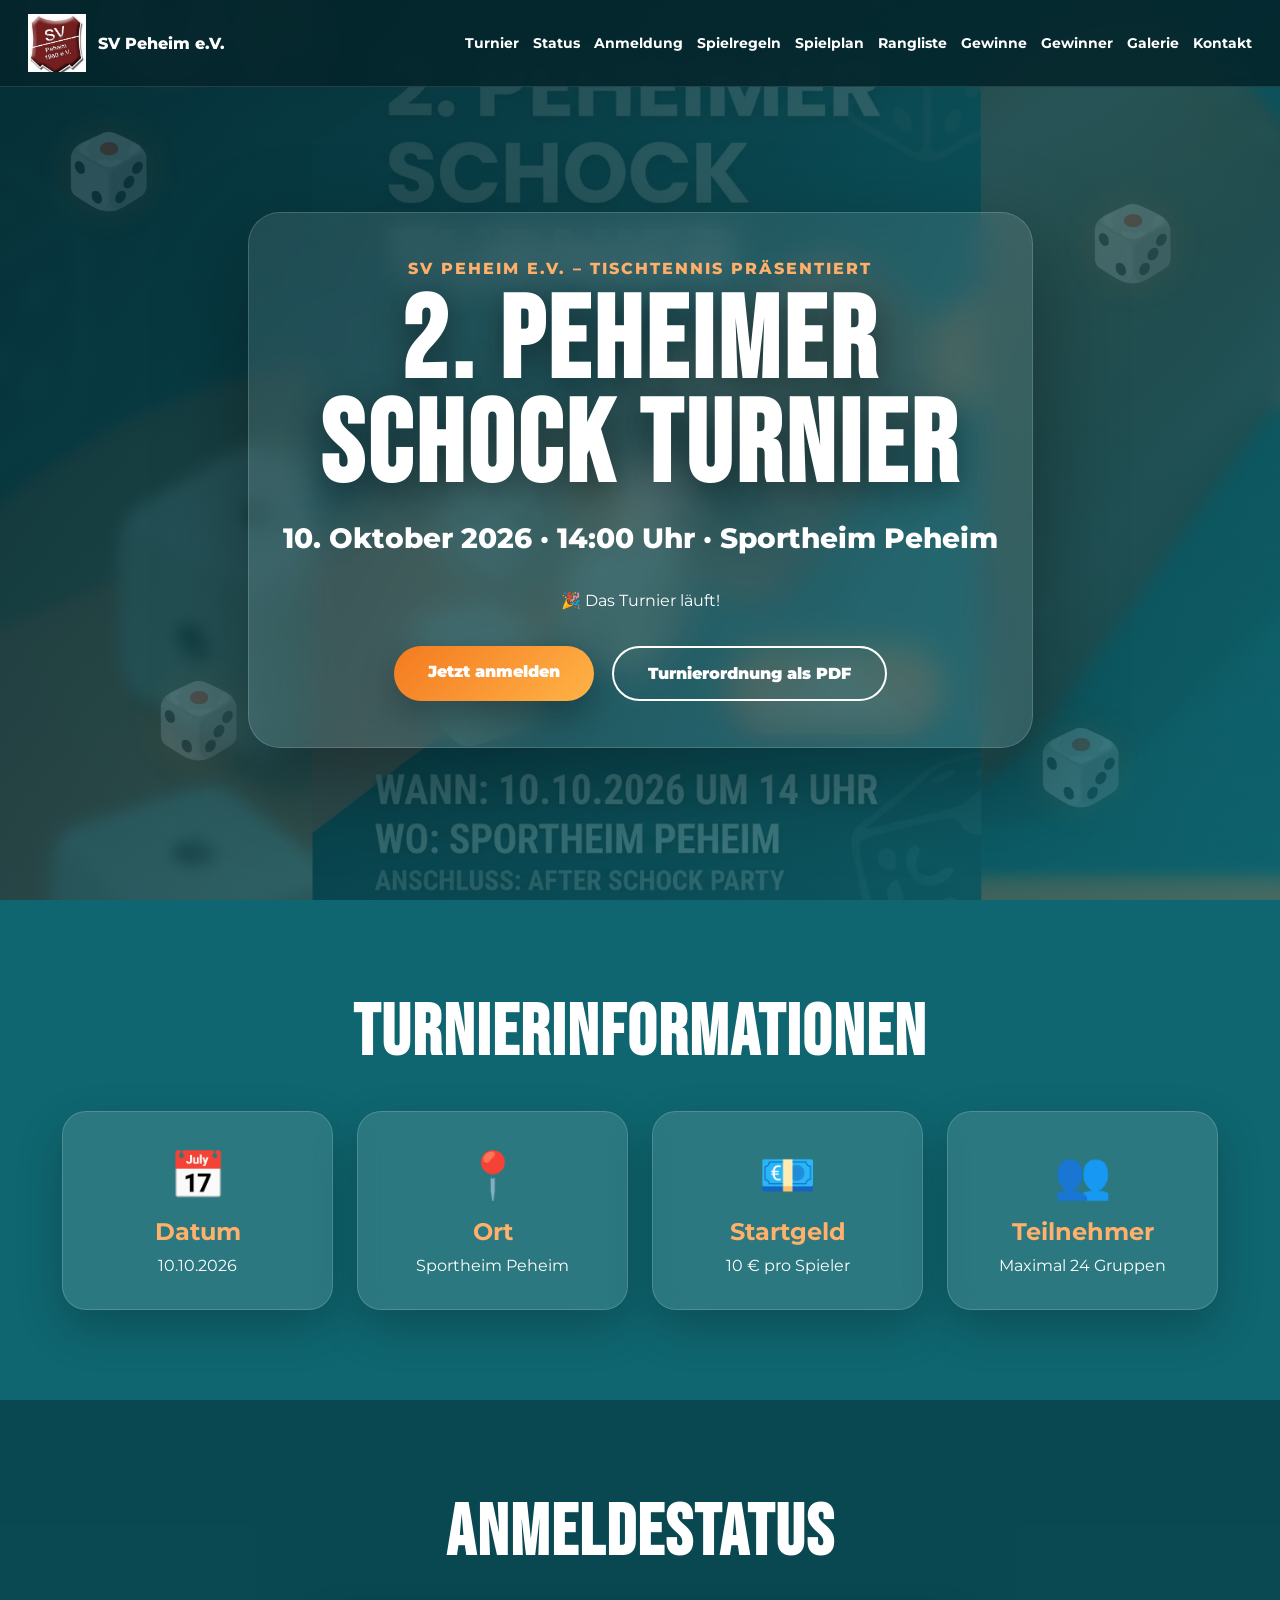
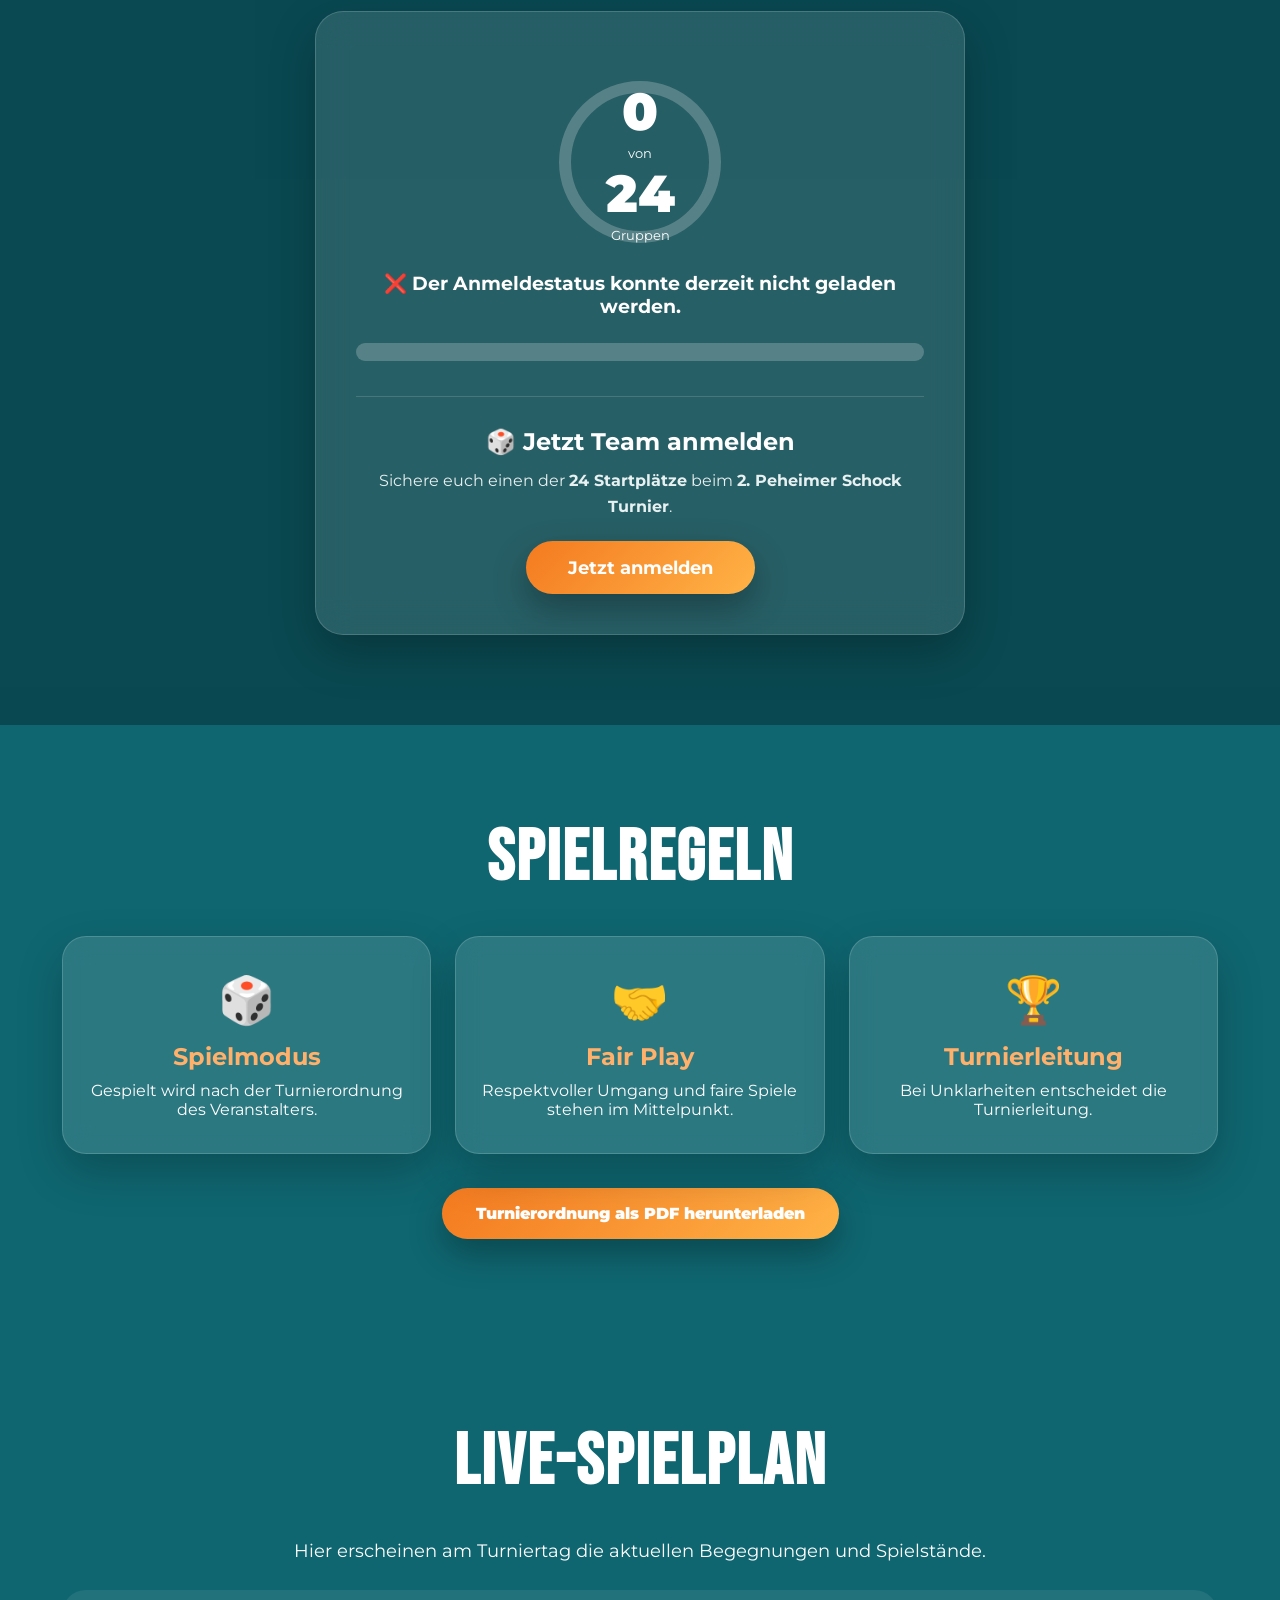
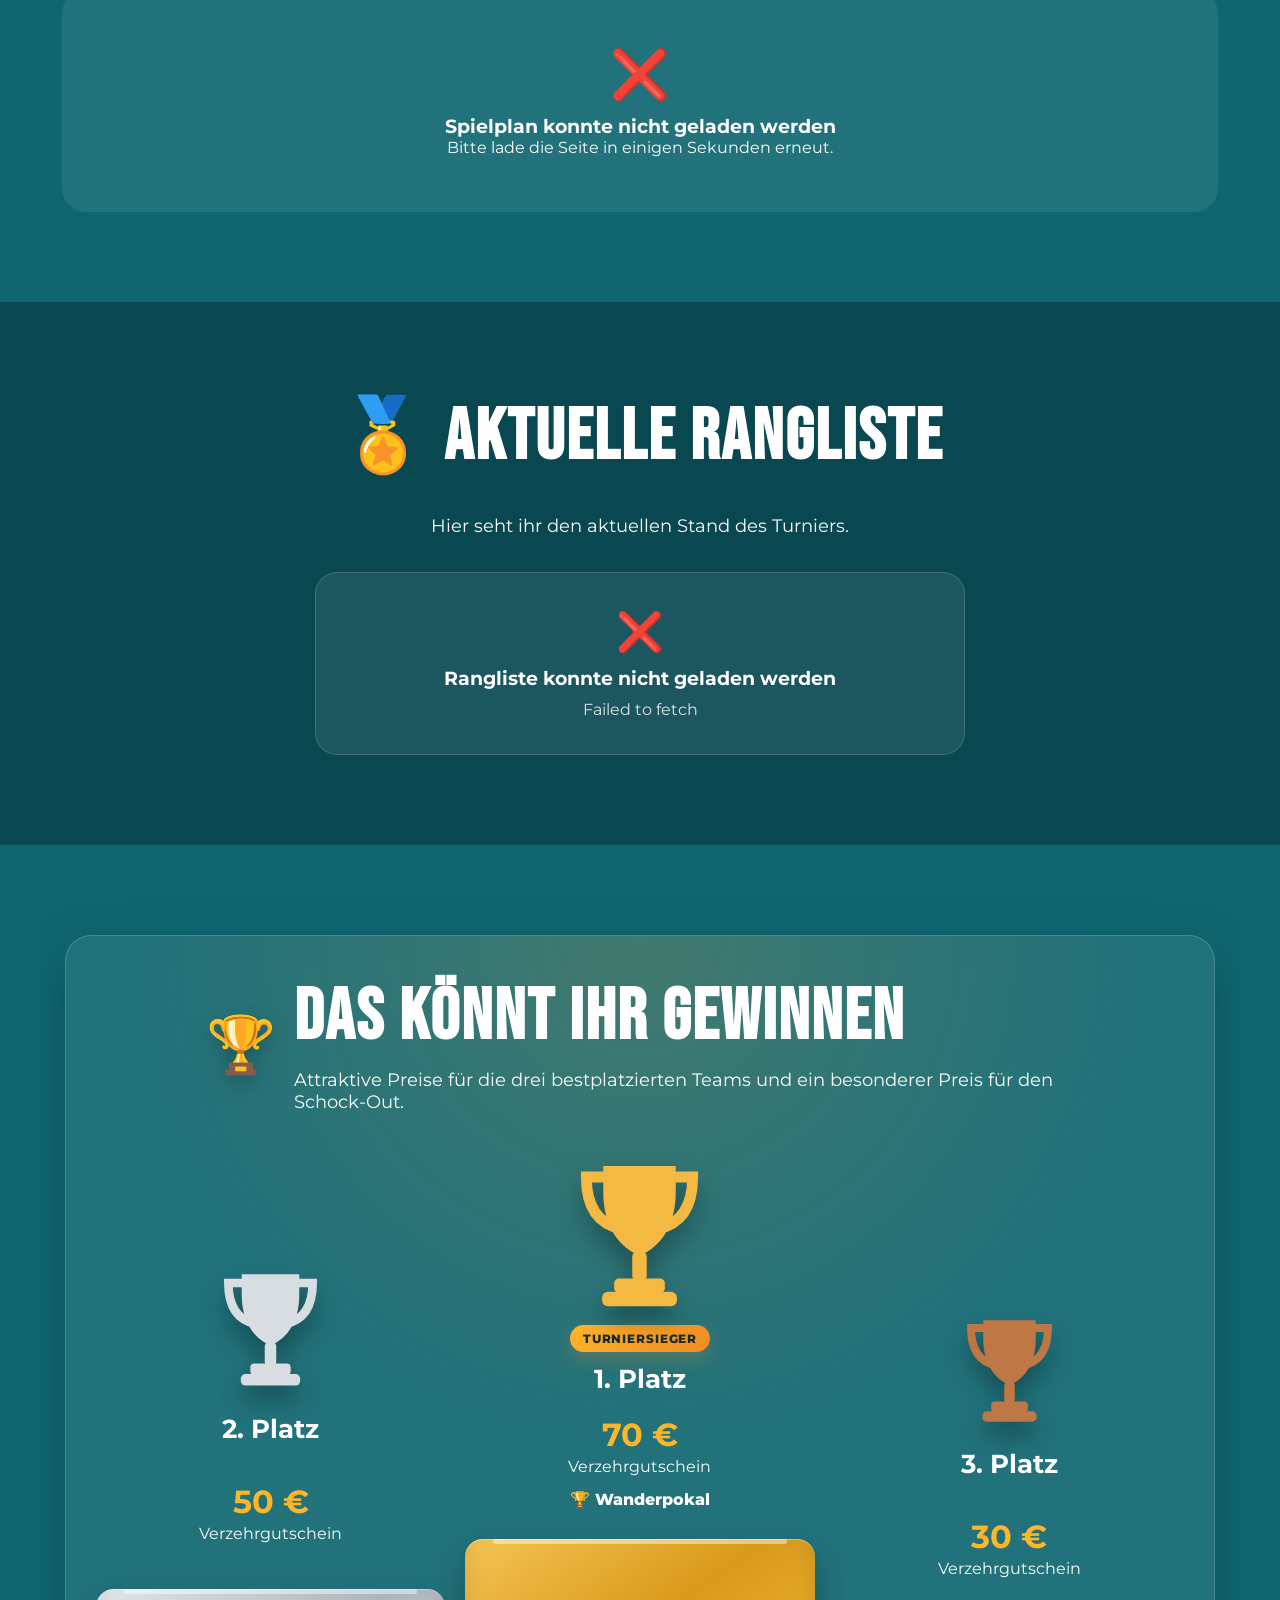
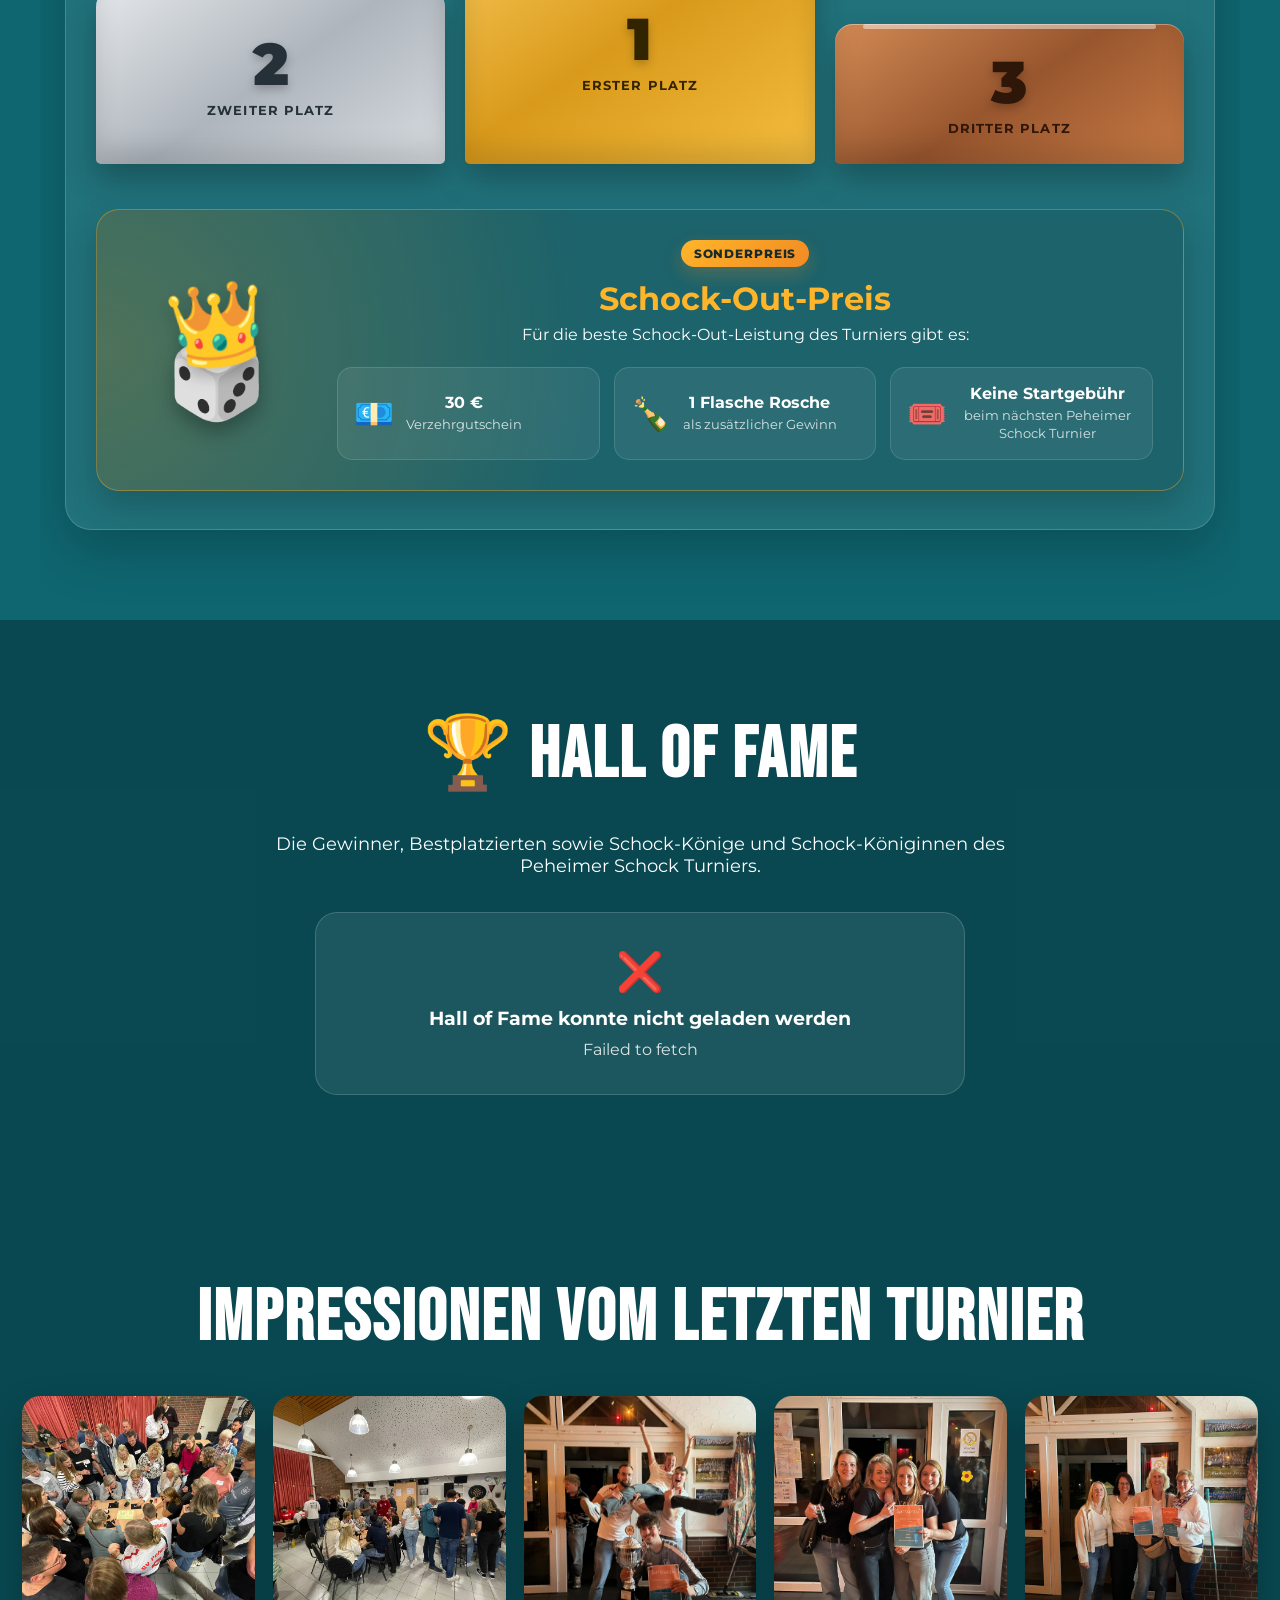
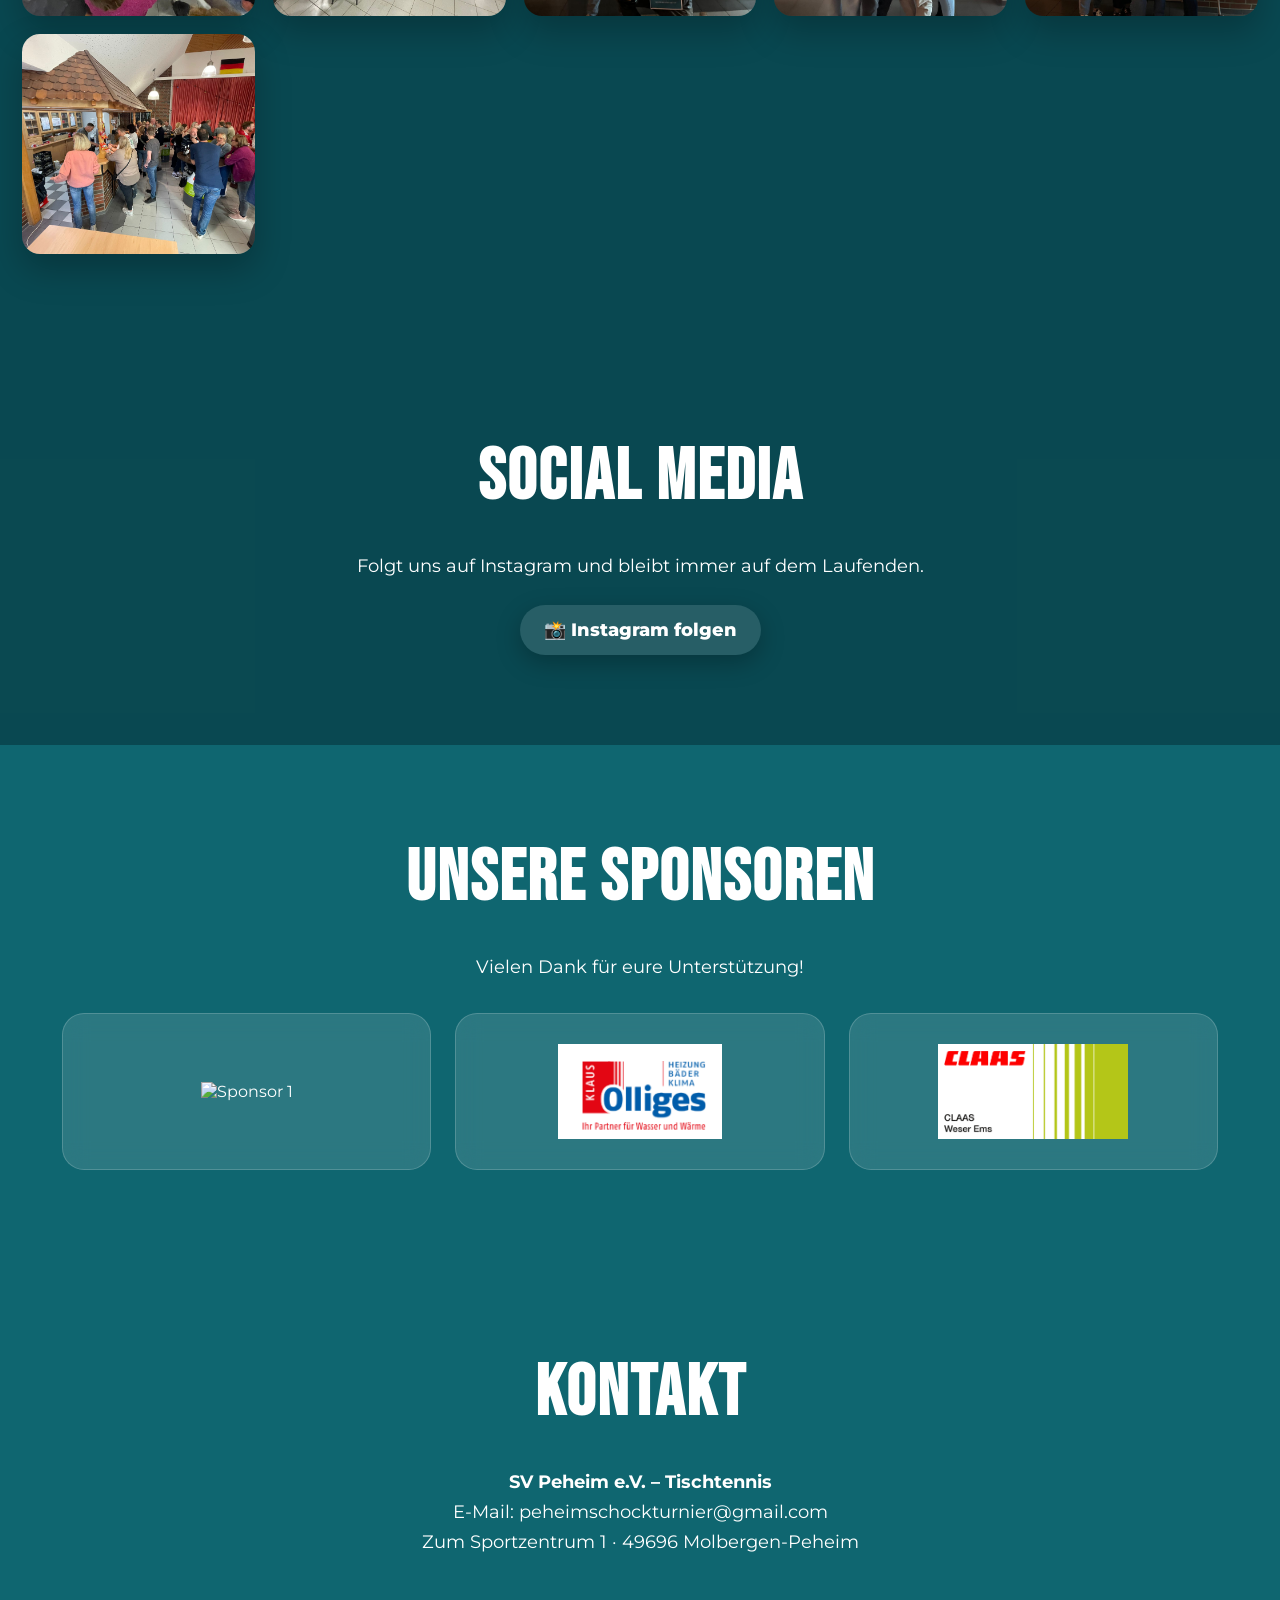
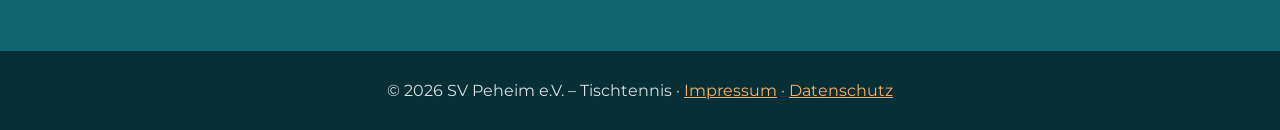
==== commit 114b1de4: "Update index.html" ====
--- a/index.html
+++ b/index.html
@@ -188,7 +188,7 @@
         <h3>2. Platz</h3>
 
         <div class="preis-details">
-          <strong>500 €</strong>
+          <strong>50 €</strong>
           <span>Verzehrgutschein</span>
         </div>
 
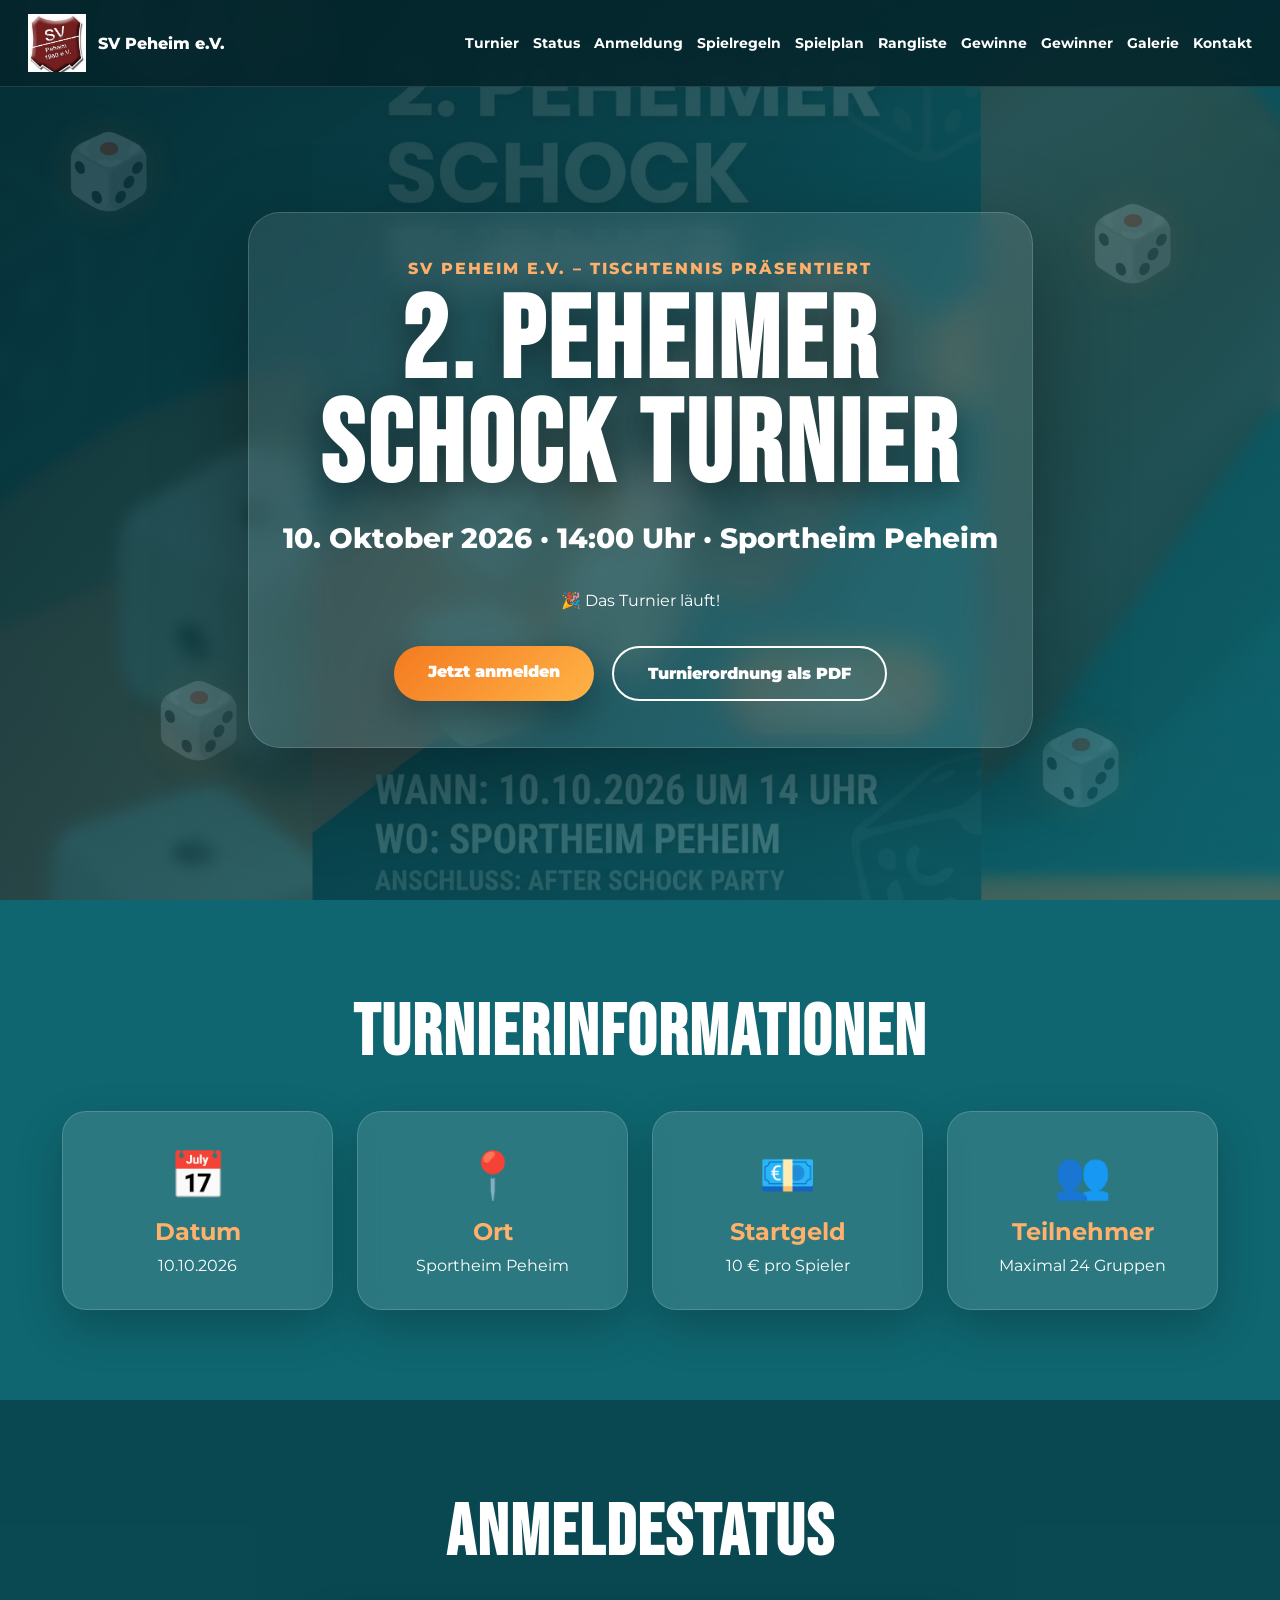
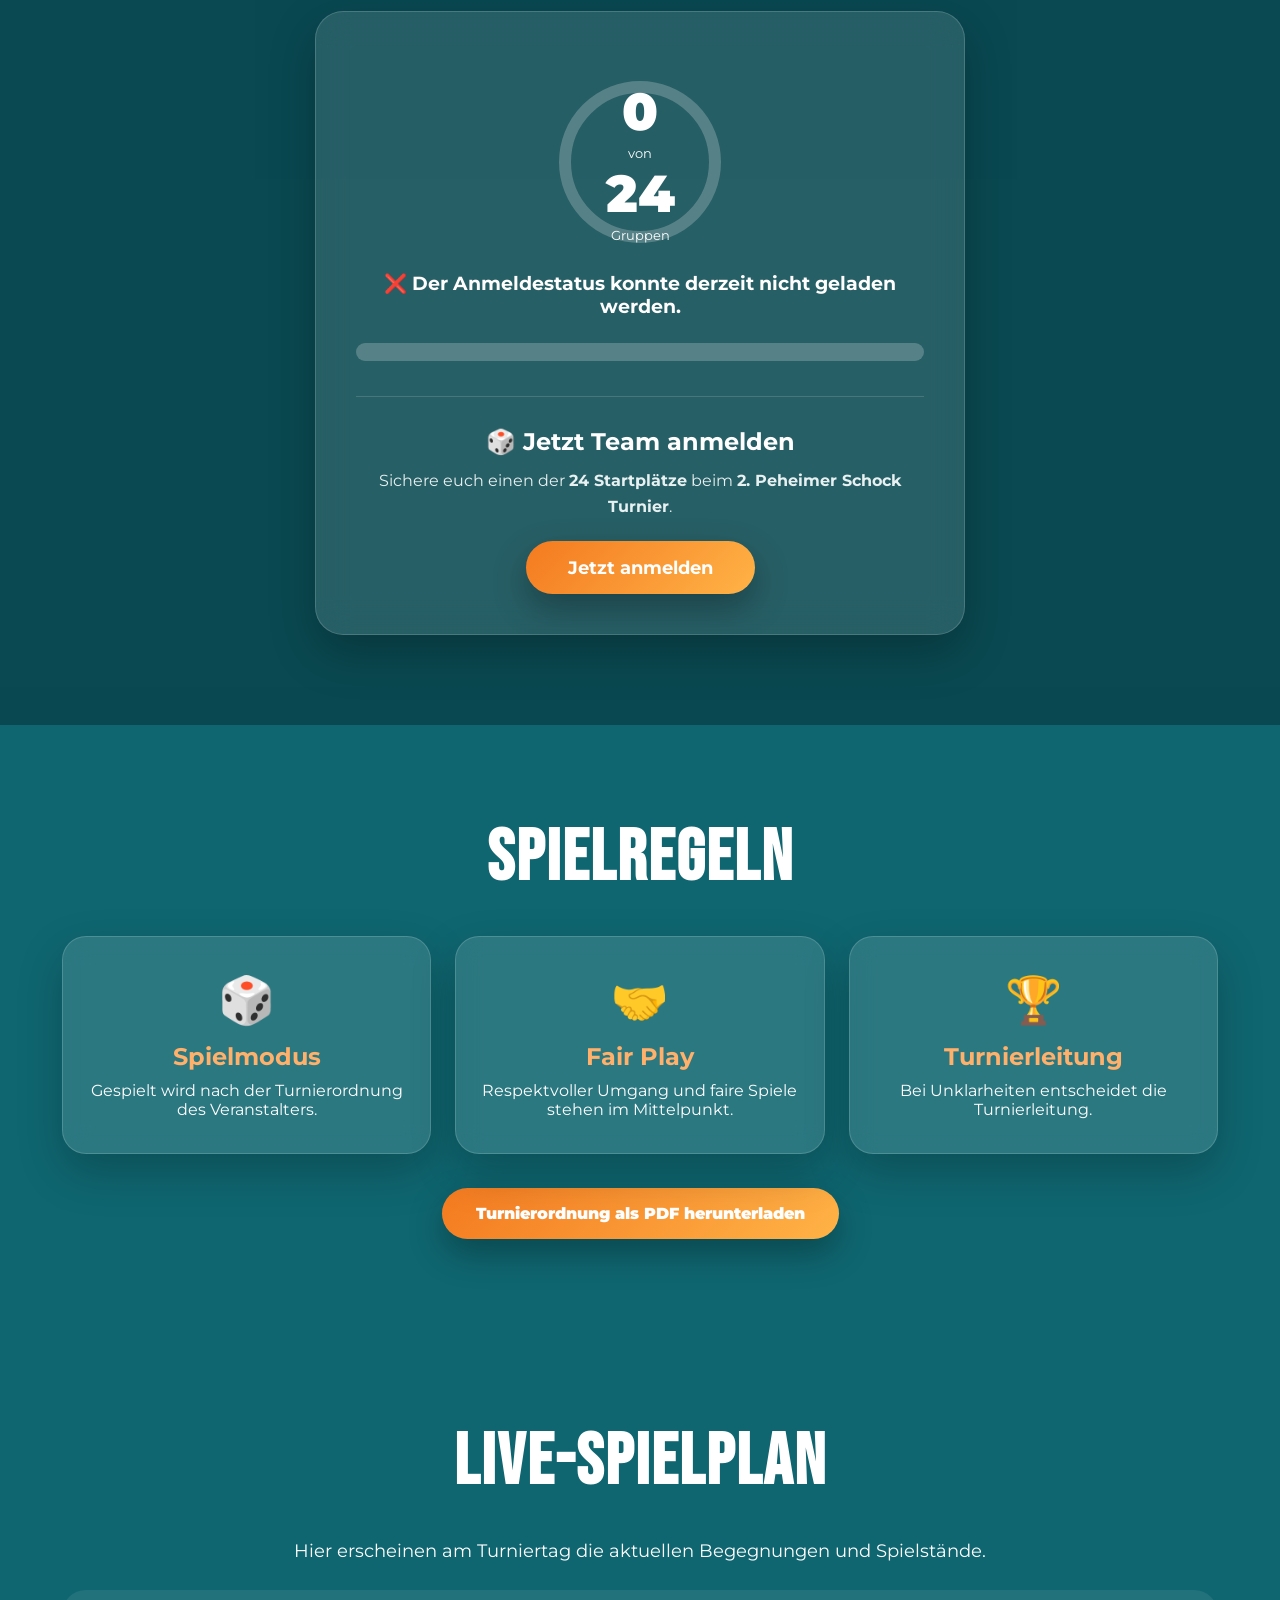
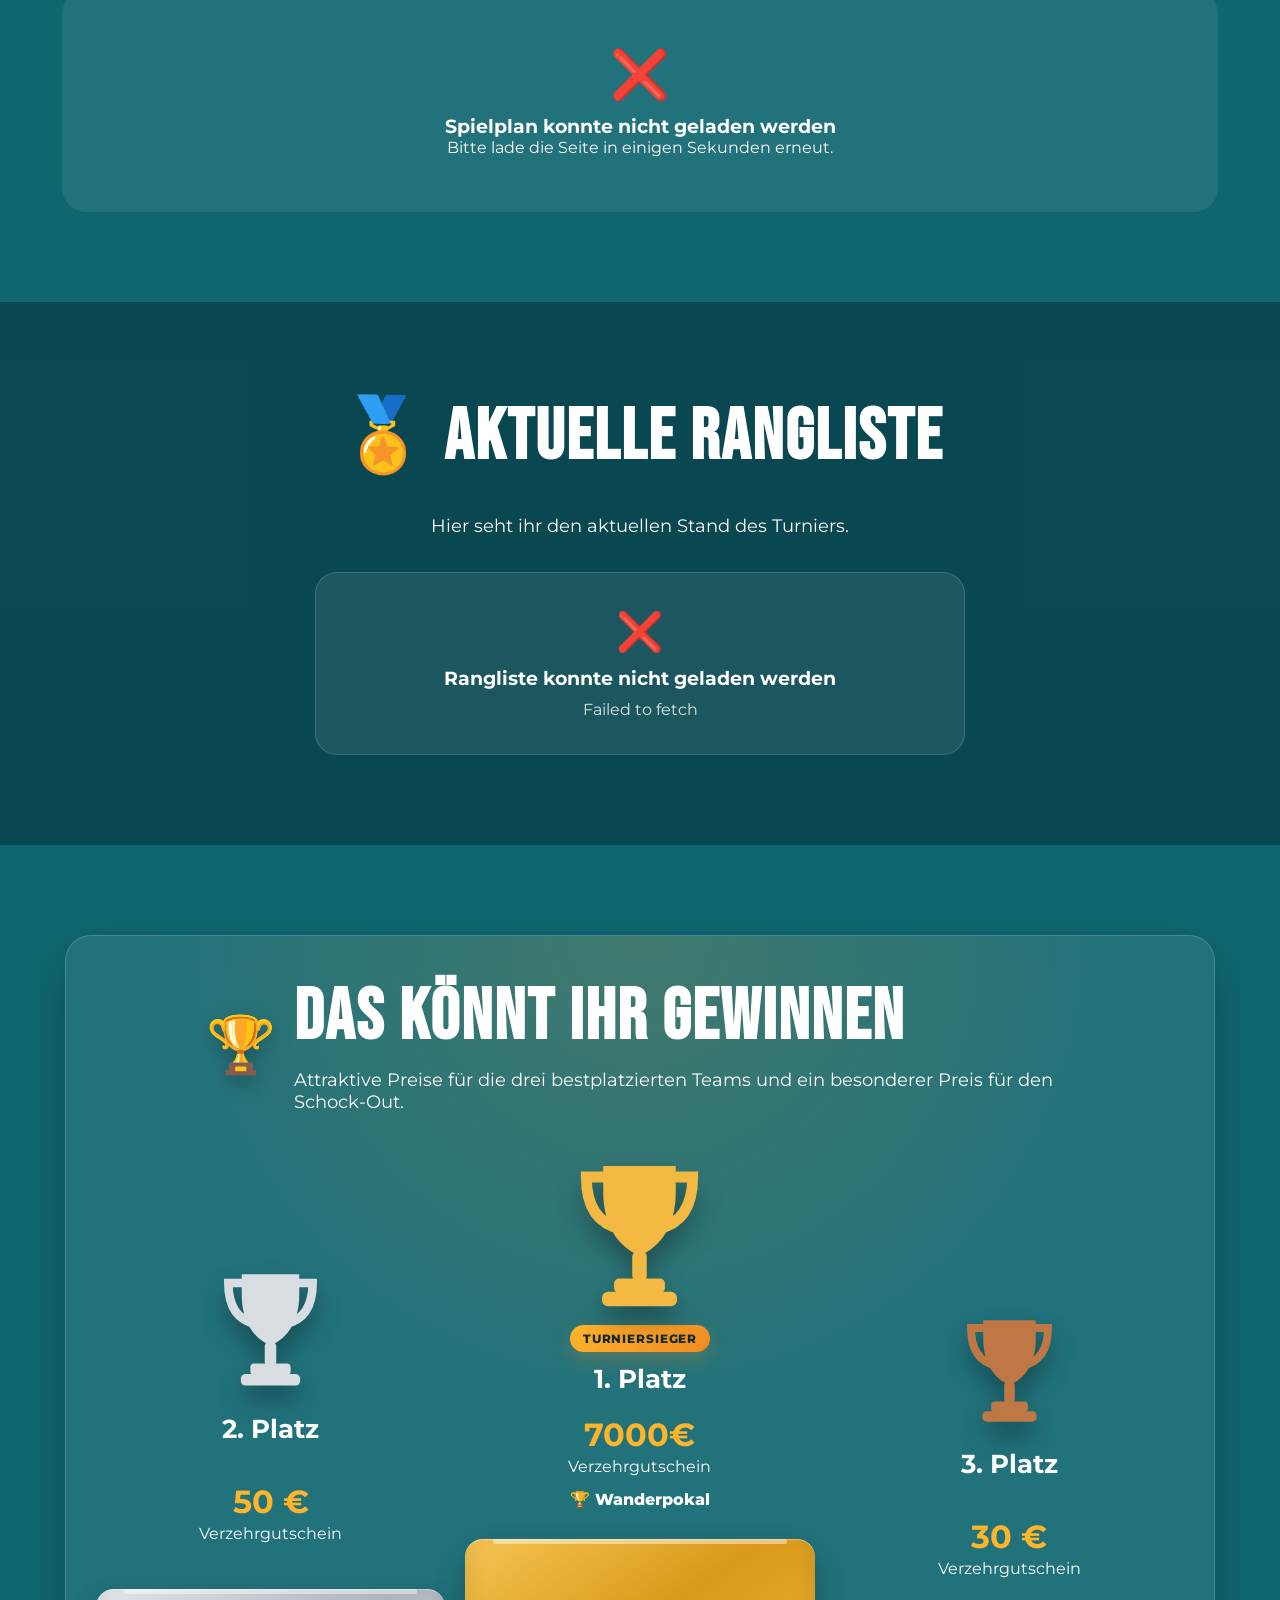
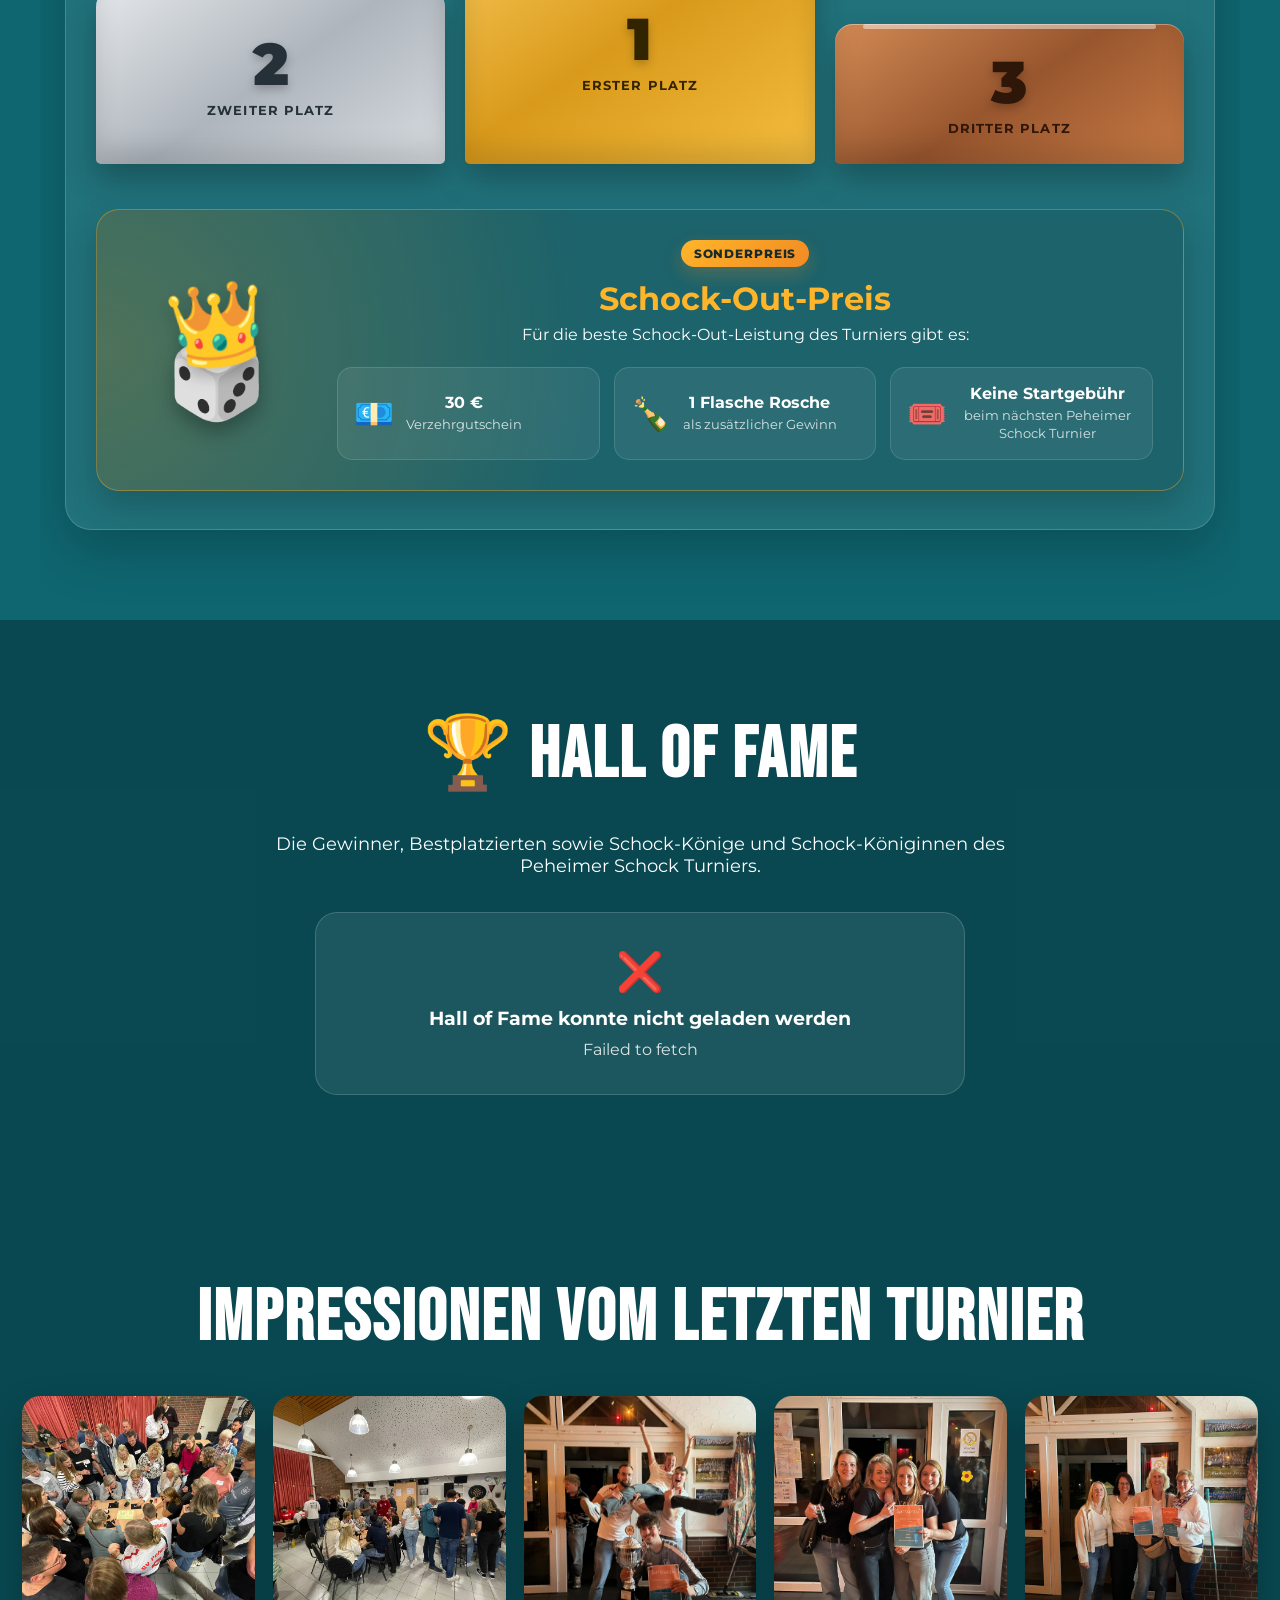
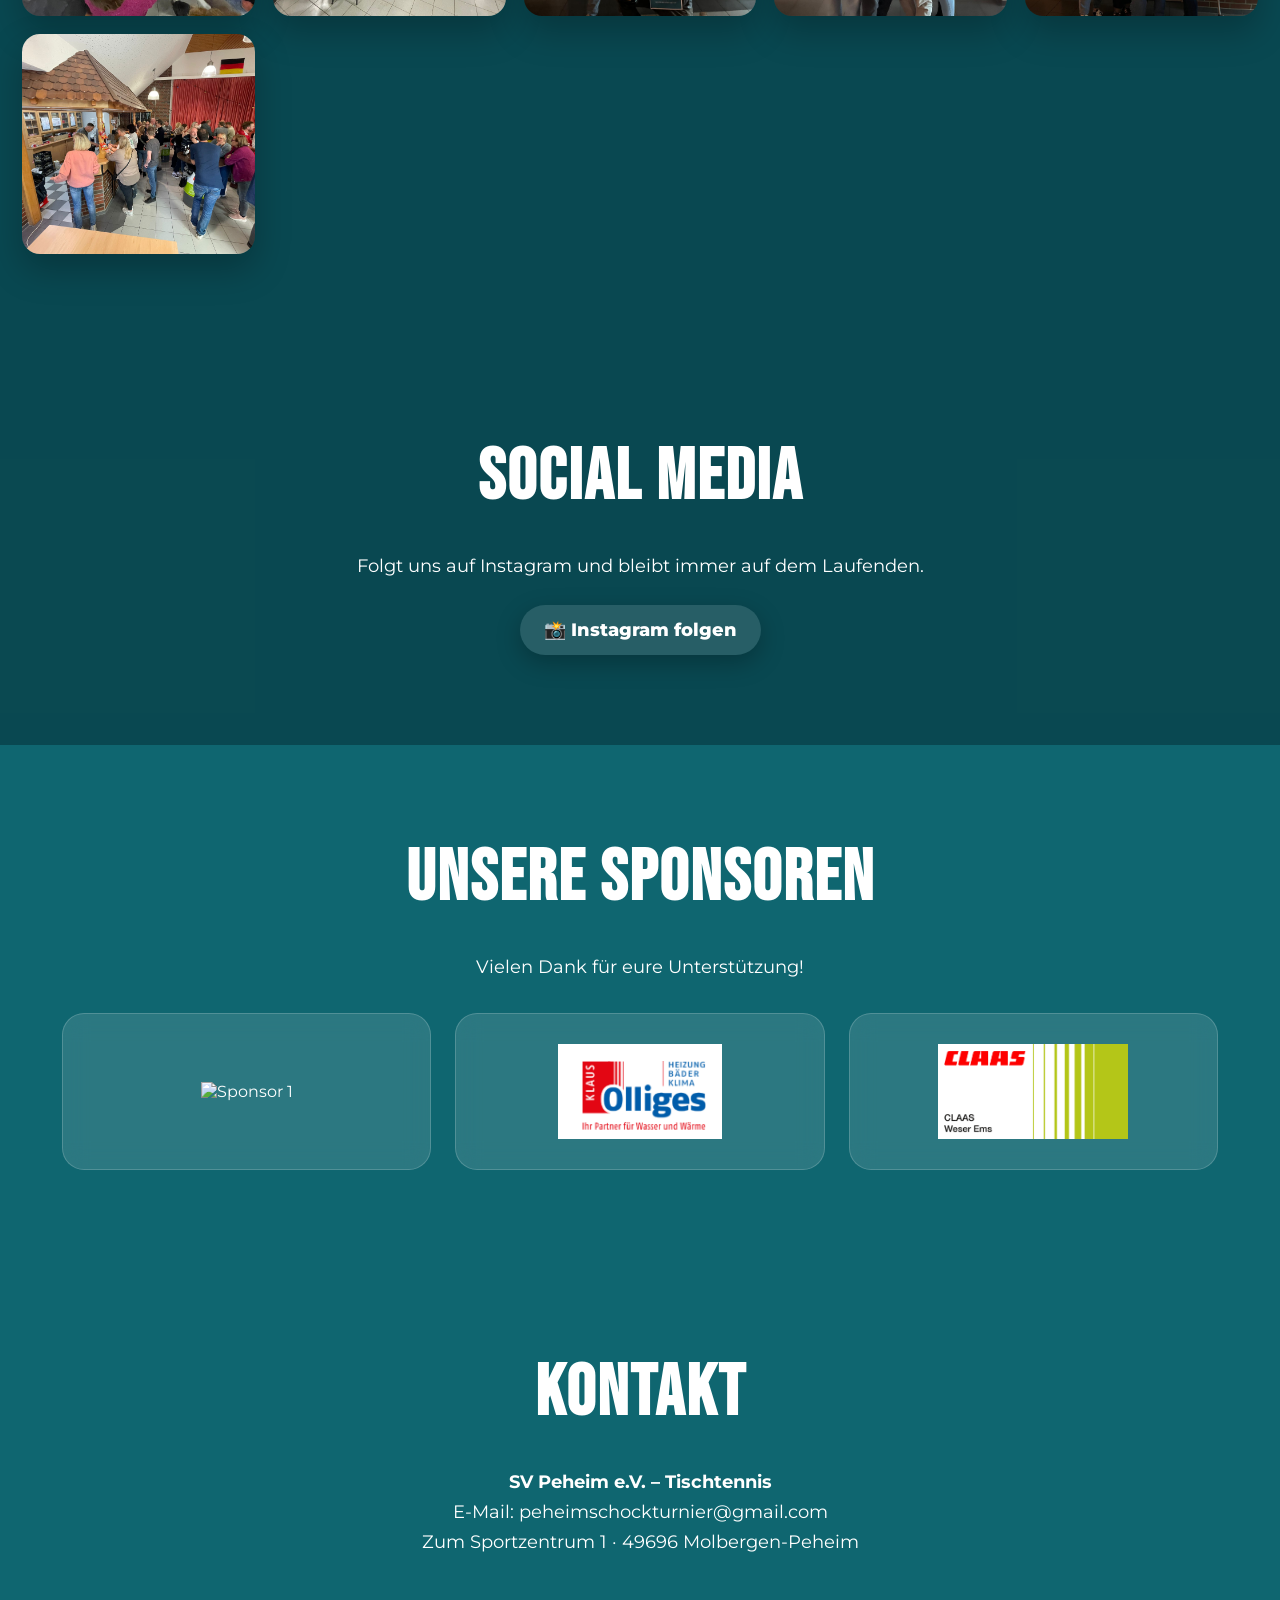
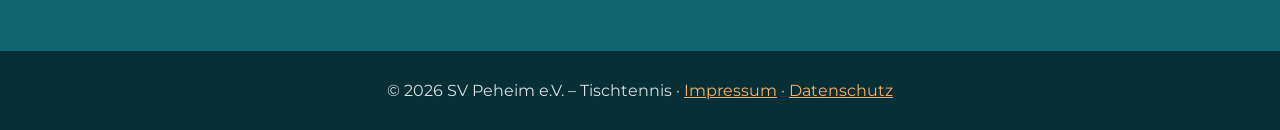
==== commit 2a9843ee: "Update index.html" ====
--- a/index.html
+++ b/index.html
@@ -236,7 +236,7 @@
         <h3>1. Platz</h3>
 
         <div class="preis-details">
-          <strong>70 €</strong>
+          <strong>7000€</strong>
           <span>Verzehrgutschein</span>
           <span class="zusatzpreis">🏆 Wanderpokal</span>
         </div>
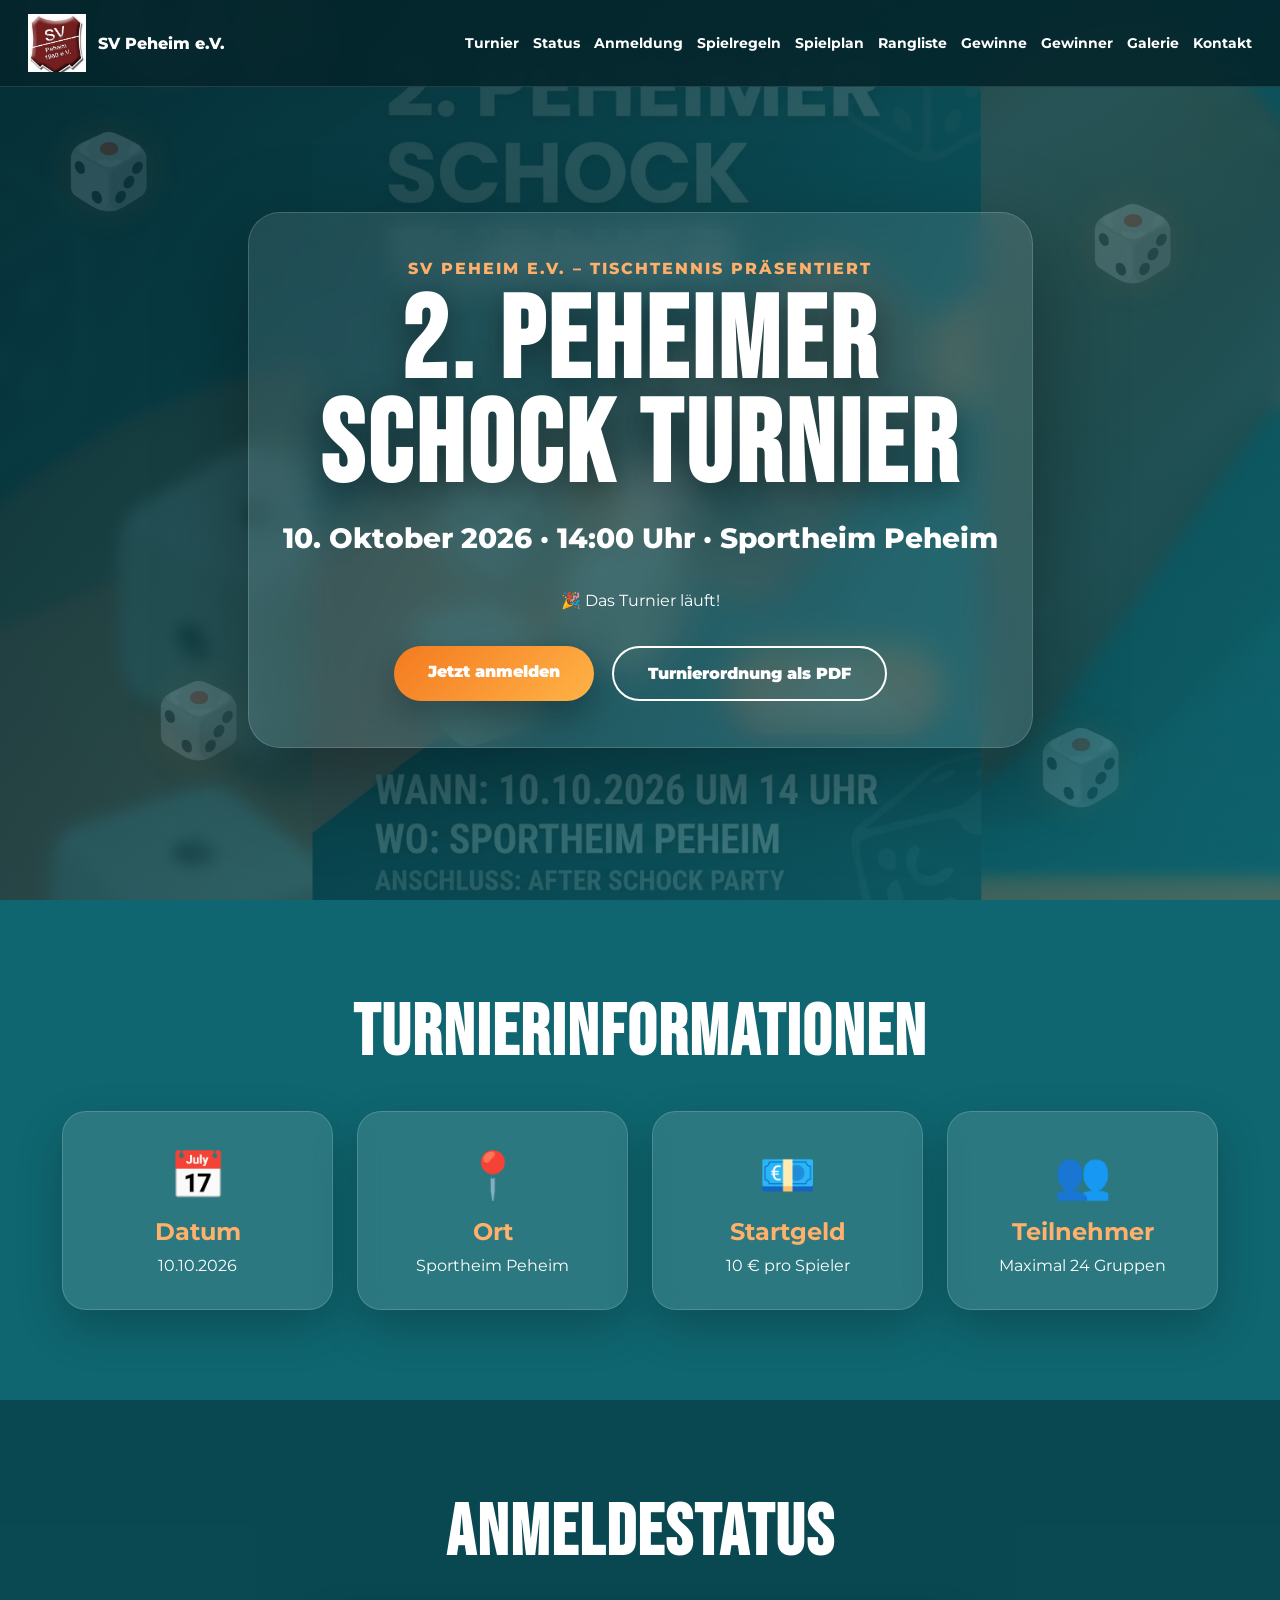
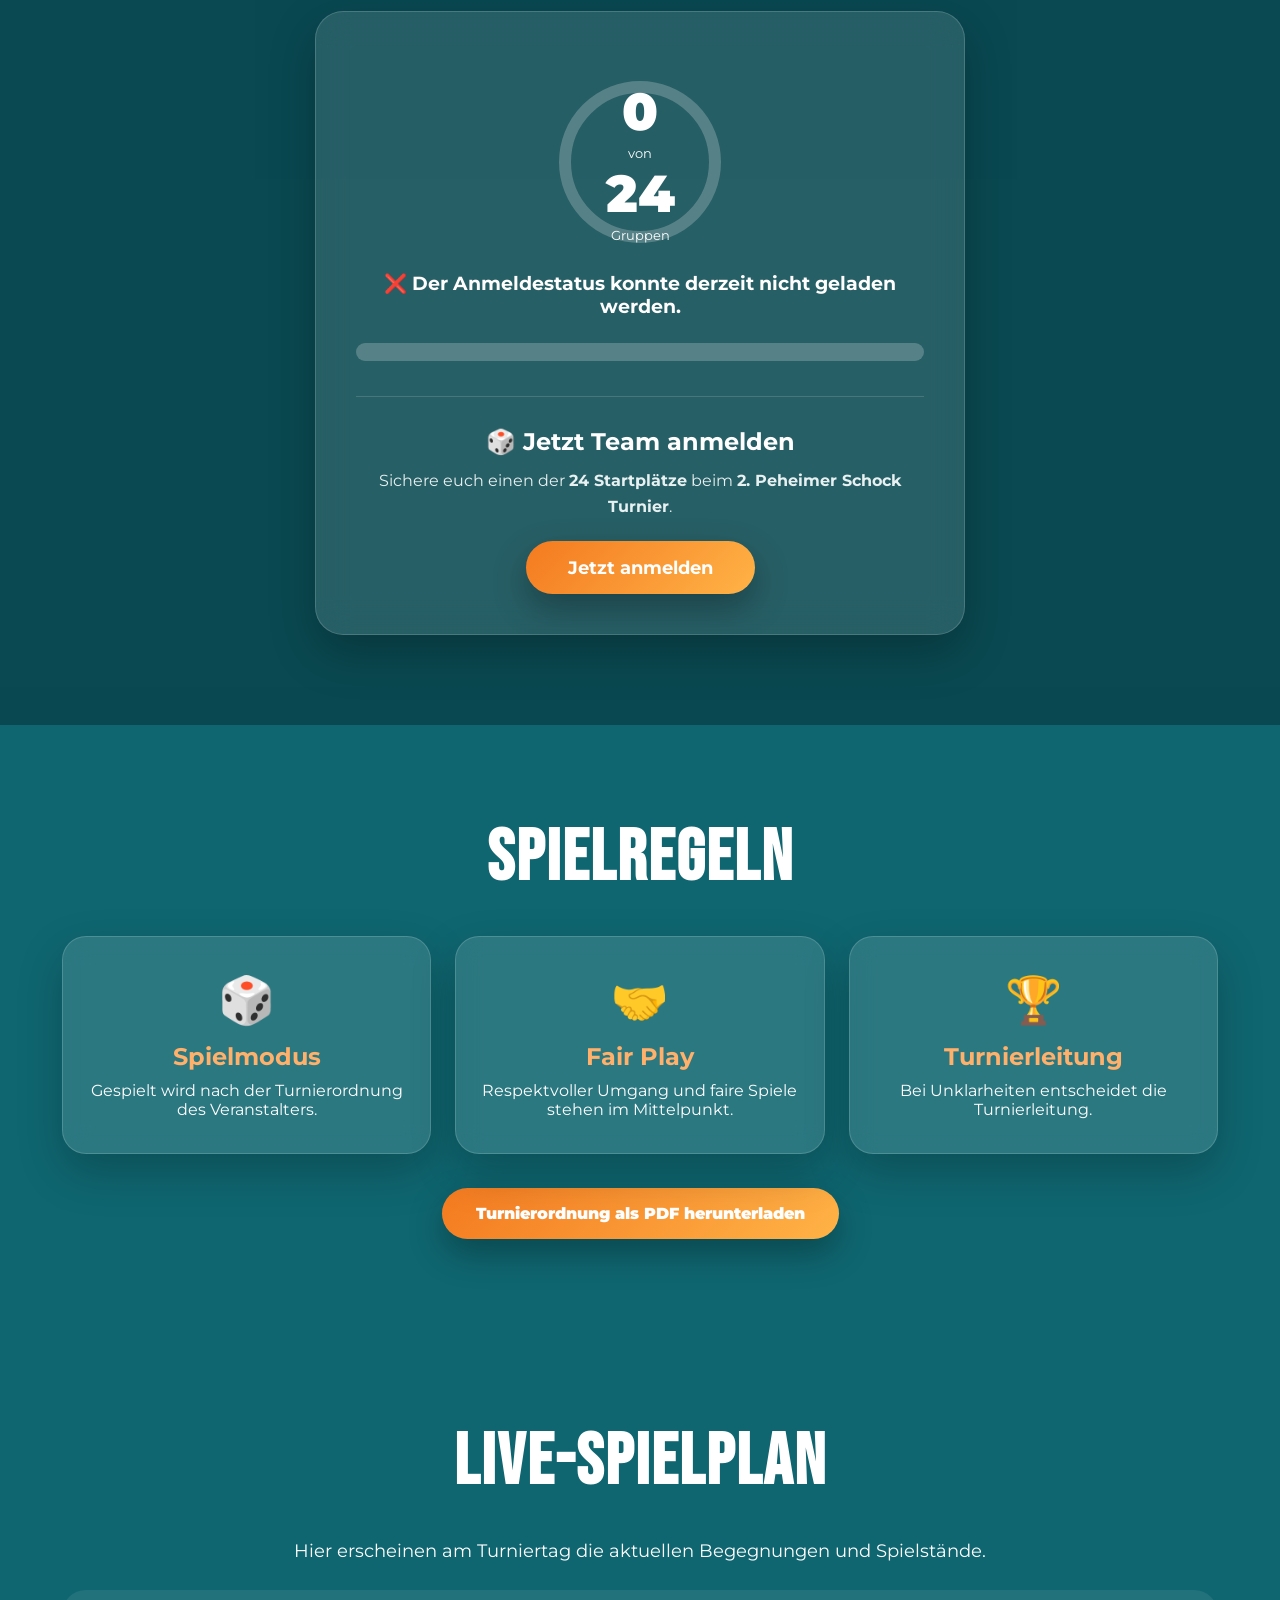
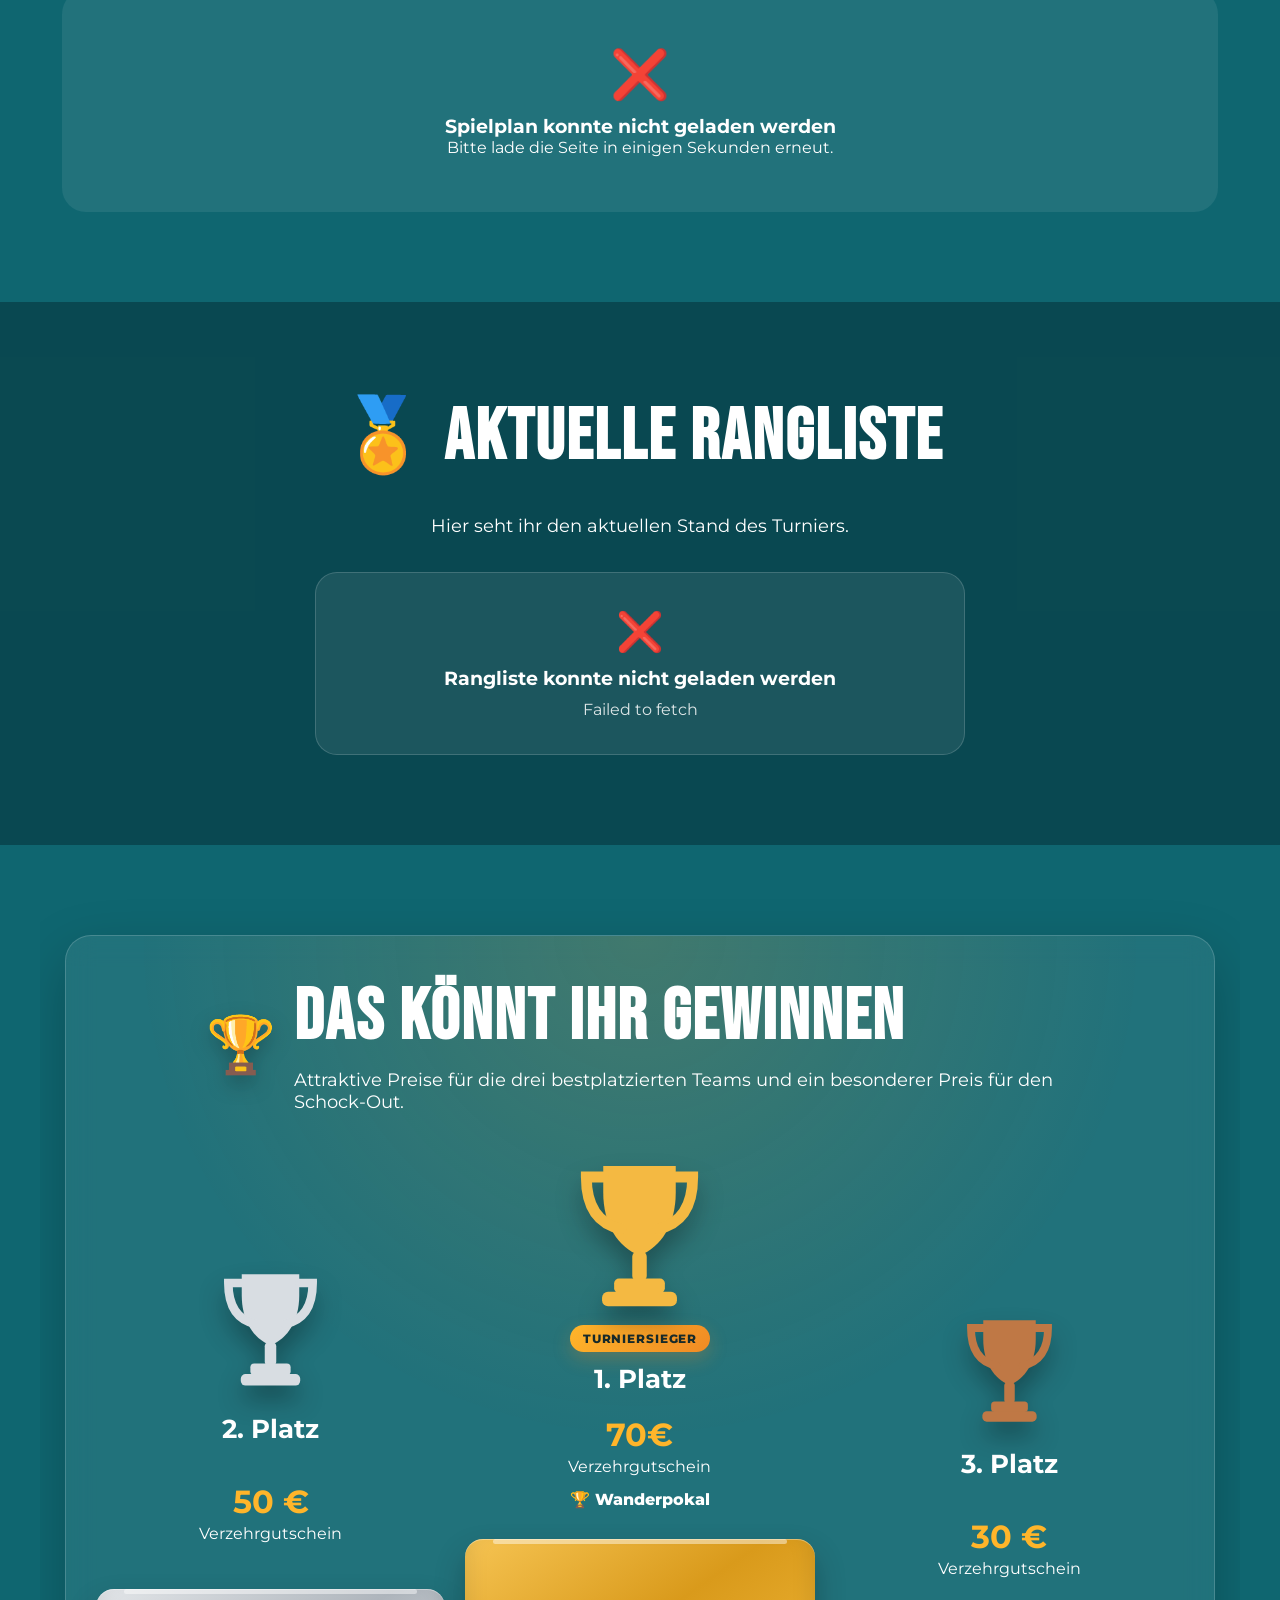
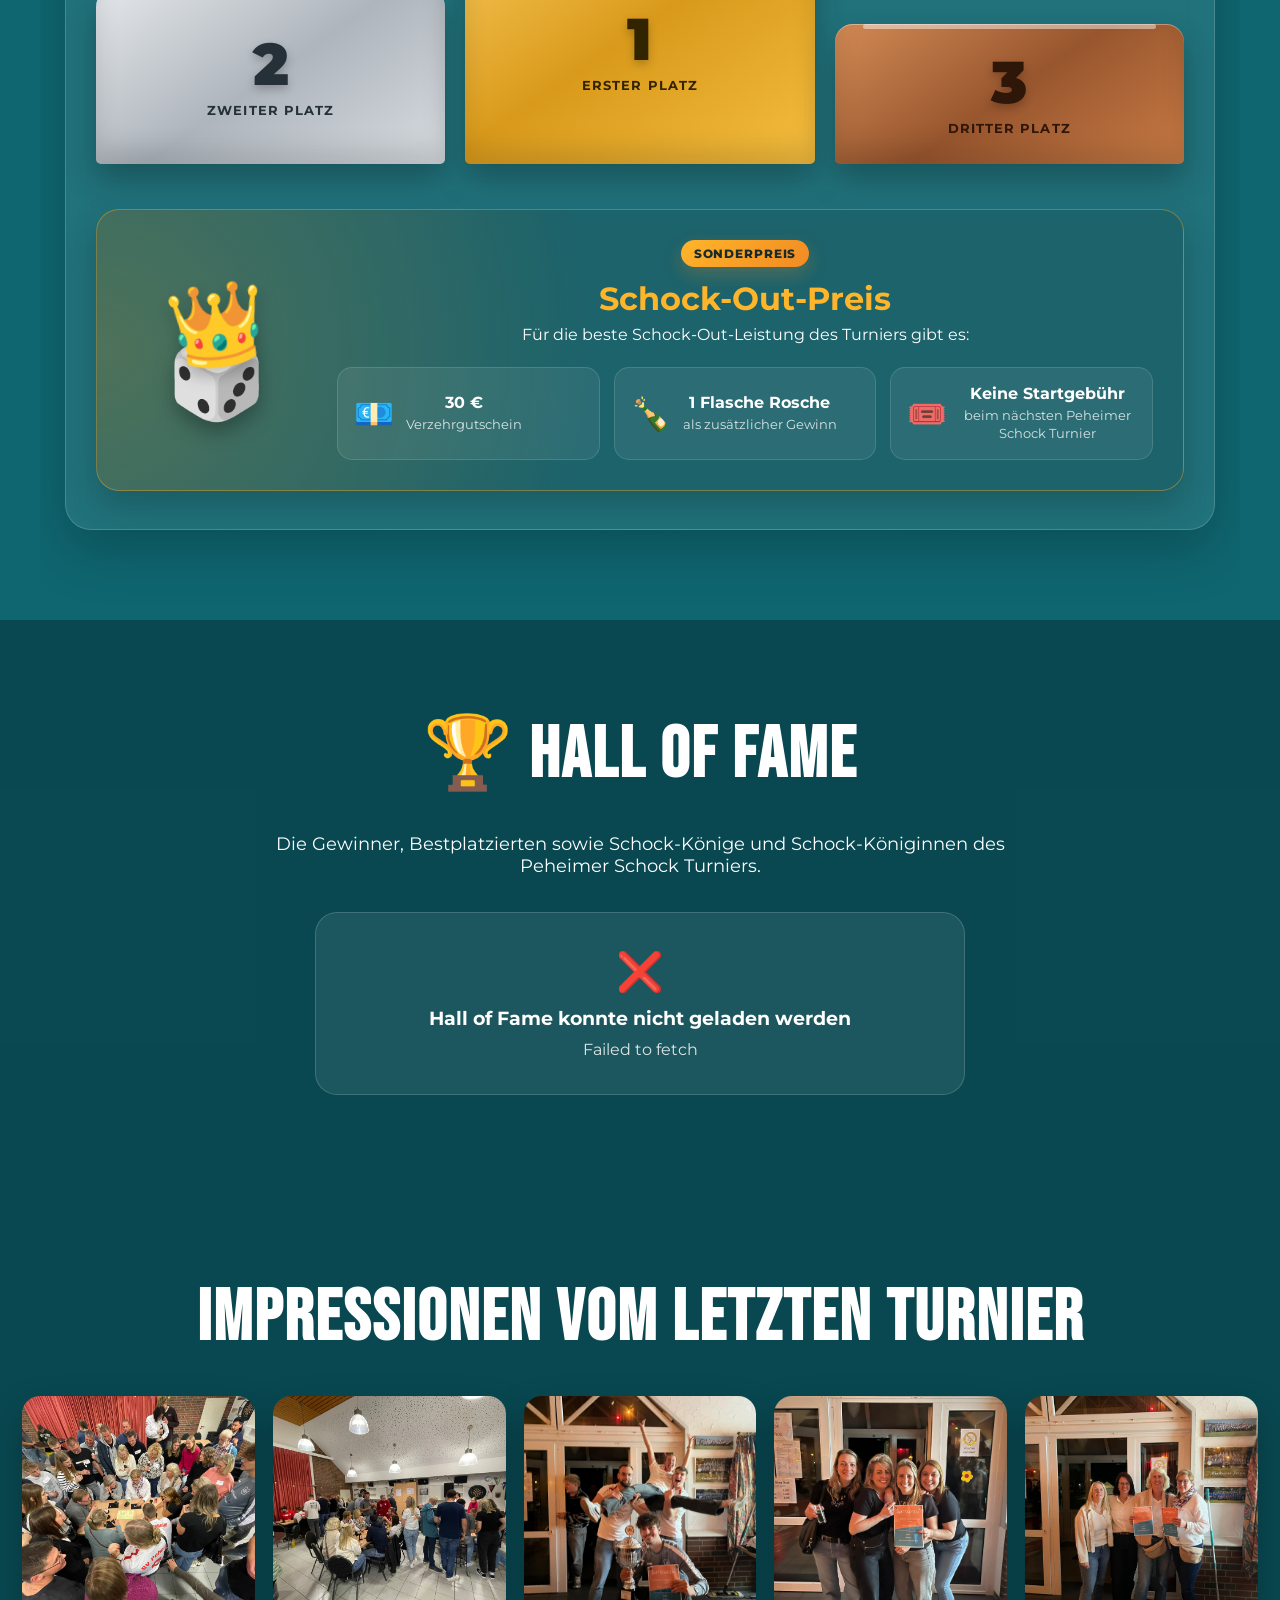
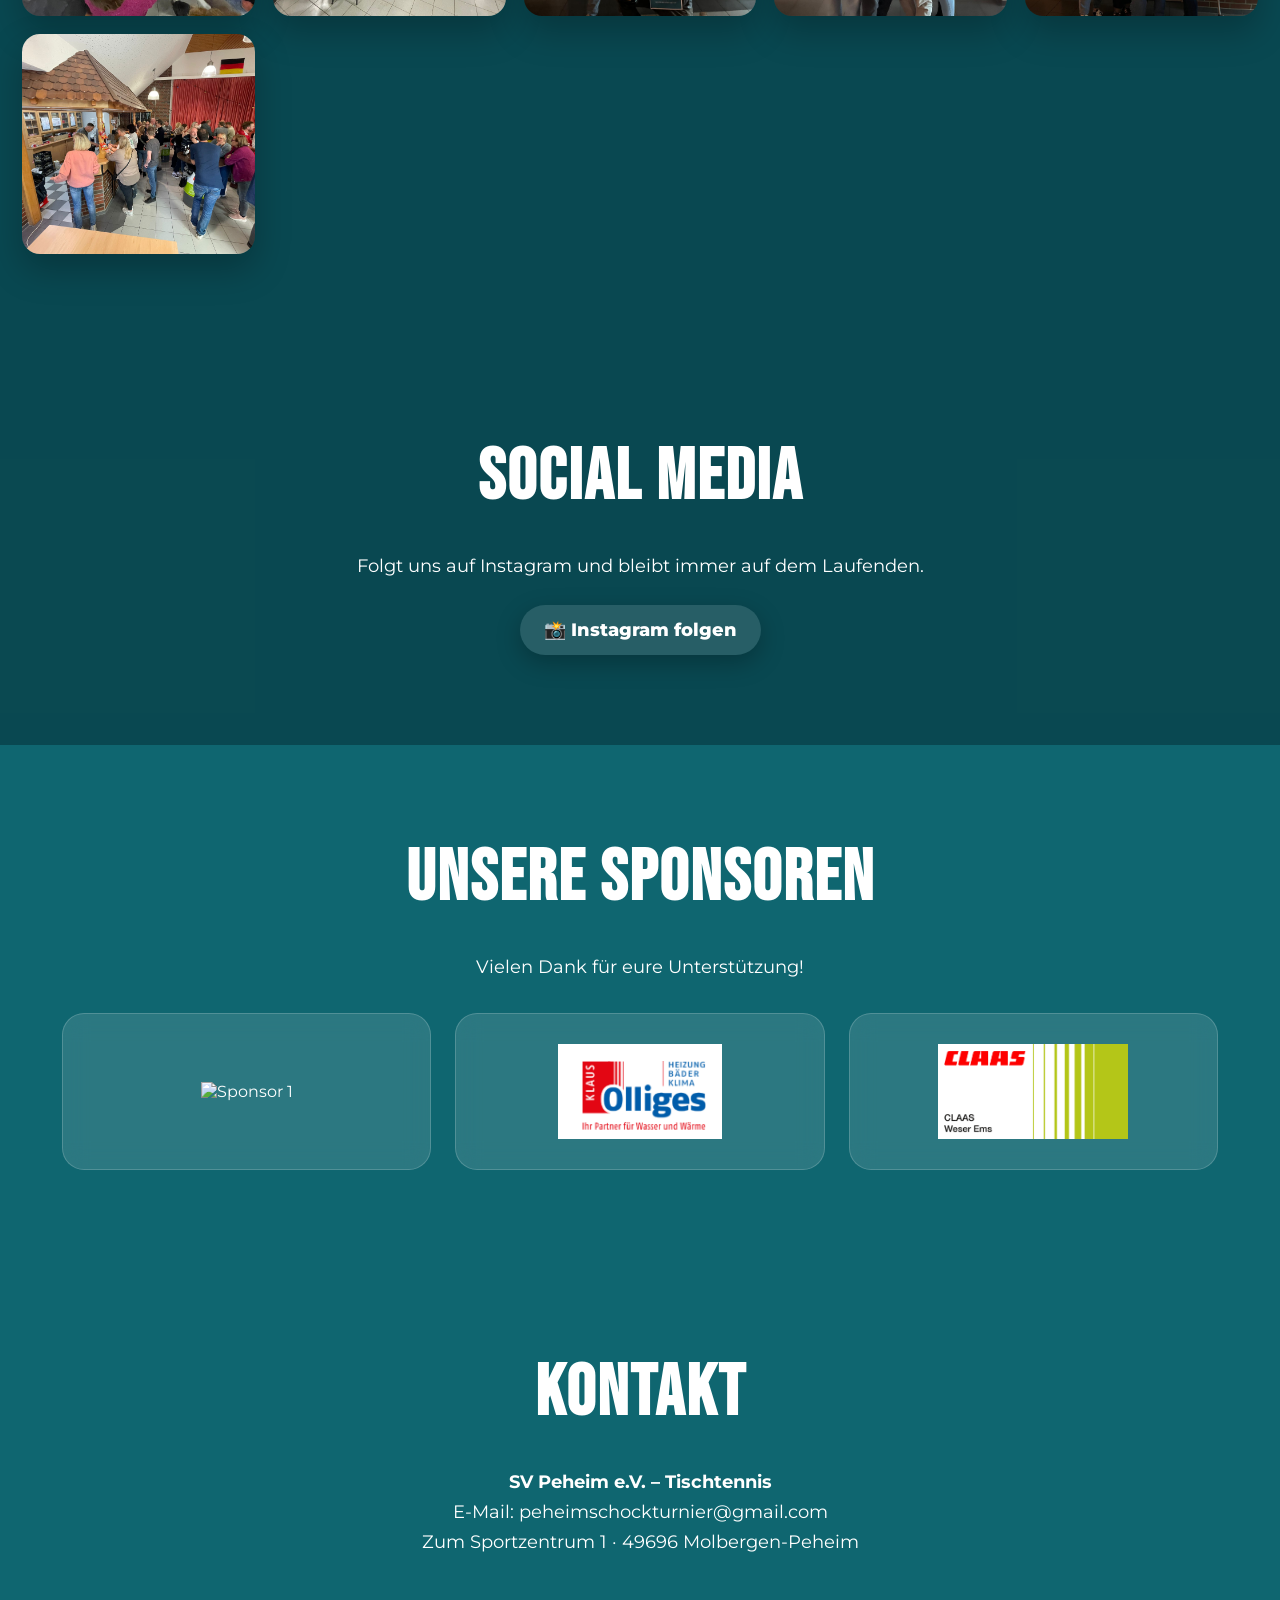
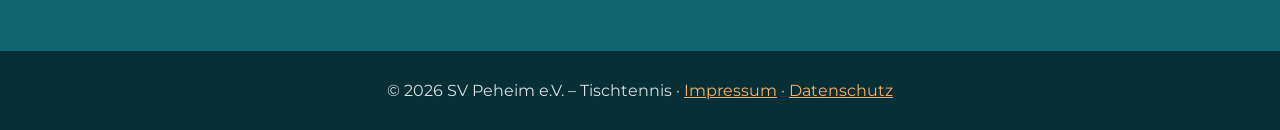
==== commit 0c1b44fa: "Update index.html" ====
--- a/index.html
+++ b/index.html
@@ -236,7 +236,7 @@
         <h3>1. Platz</h3>
 
         <div class="preis-details">
-          <strong>7000€</strong>
+          <strong>70€</strong>
           <span>Verzehrgutschein</span>
           <span class="zusatzpreis">🏆 Wanderpokal</span>
         </div>
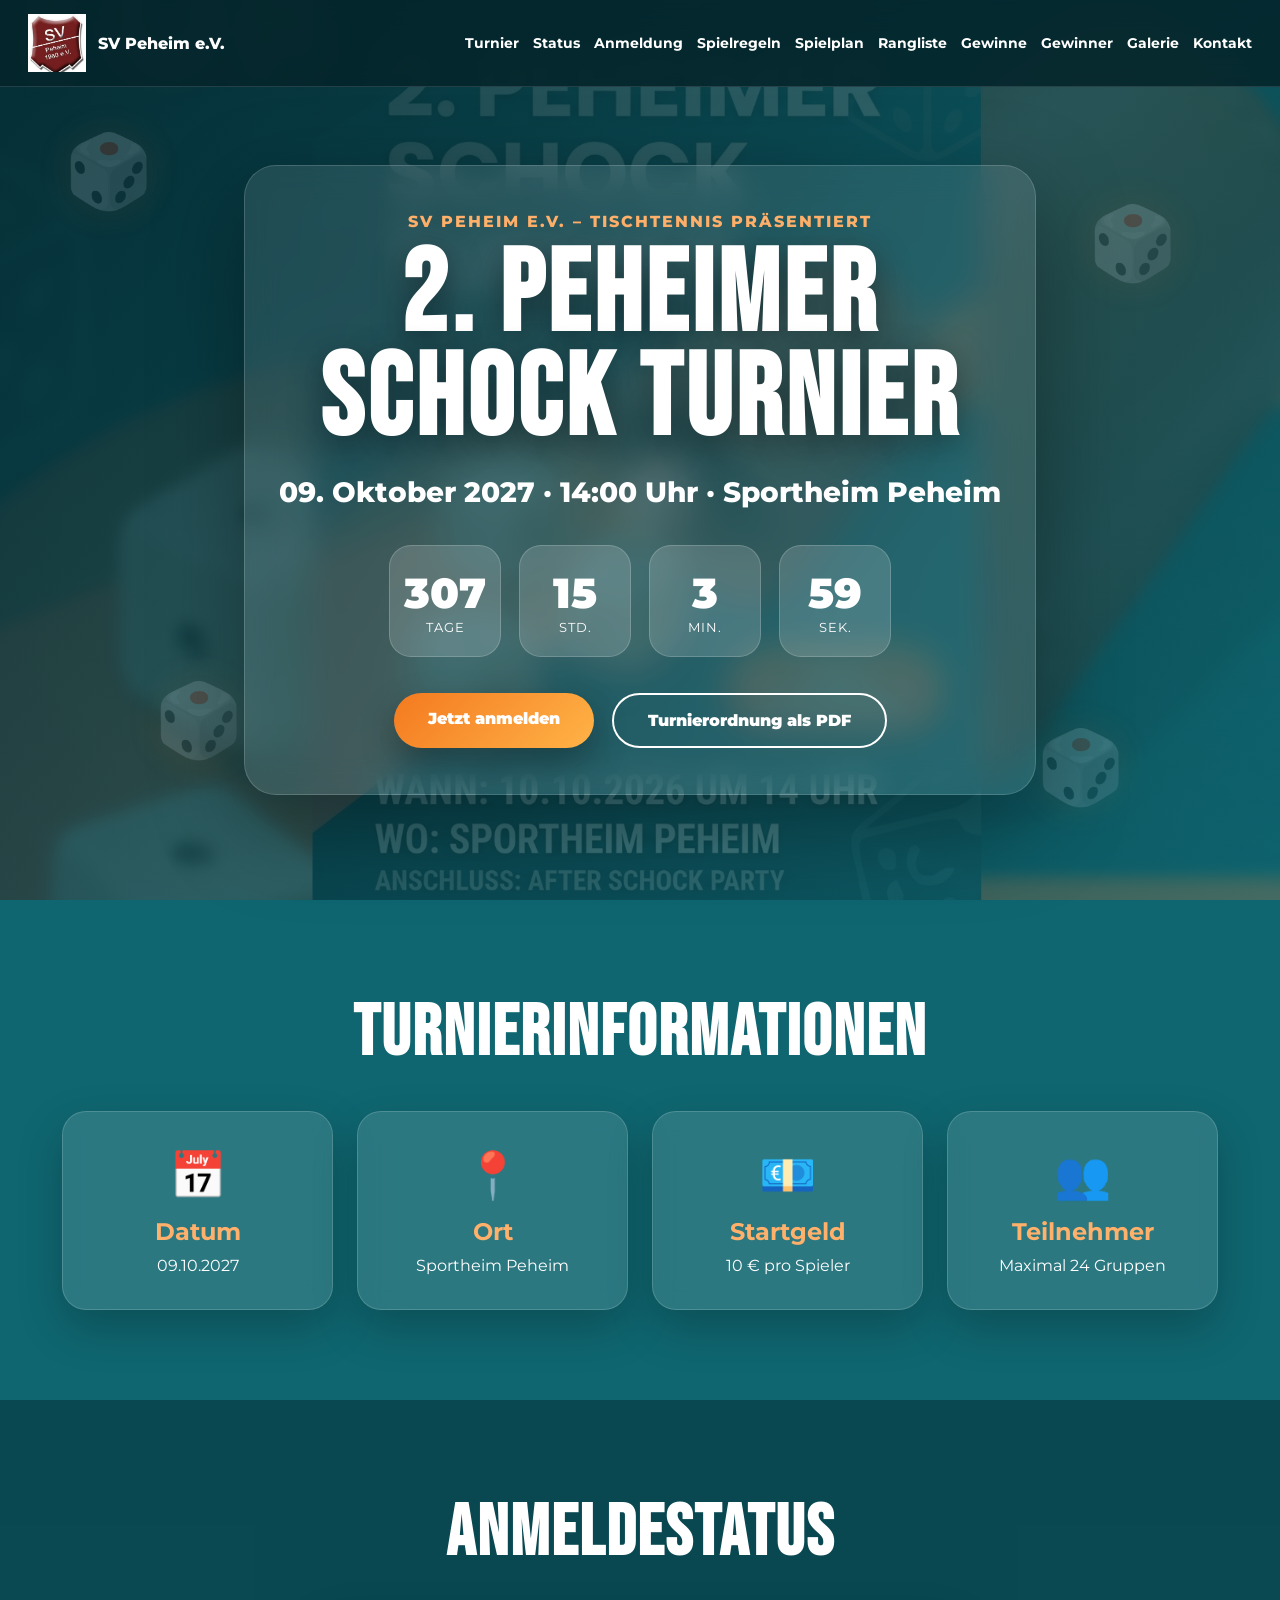
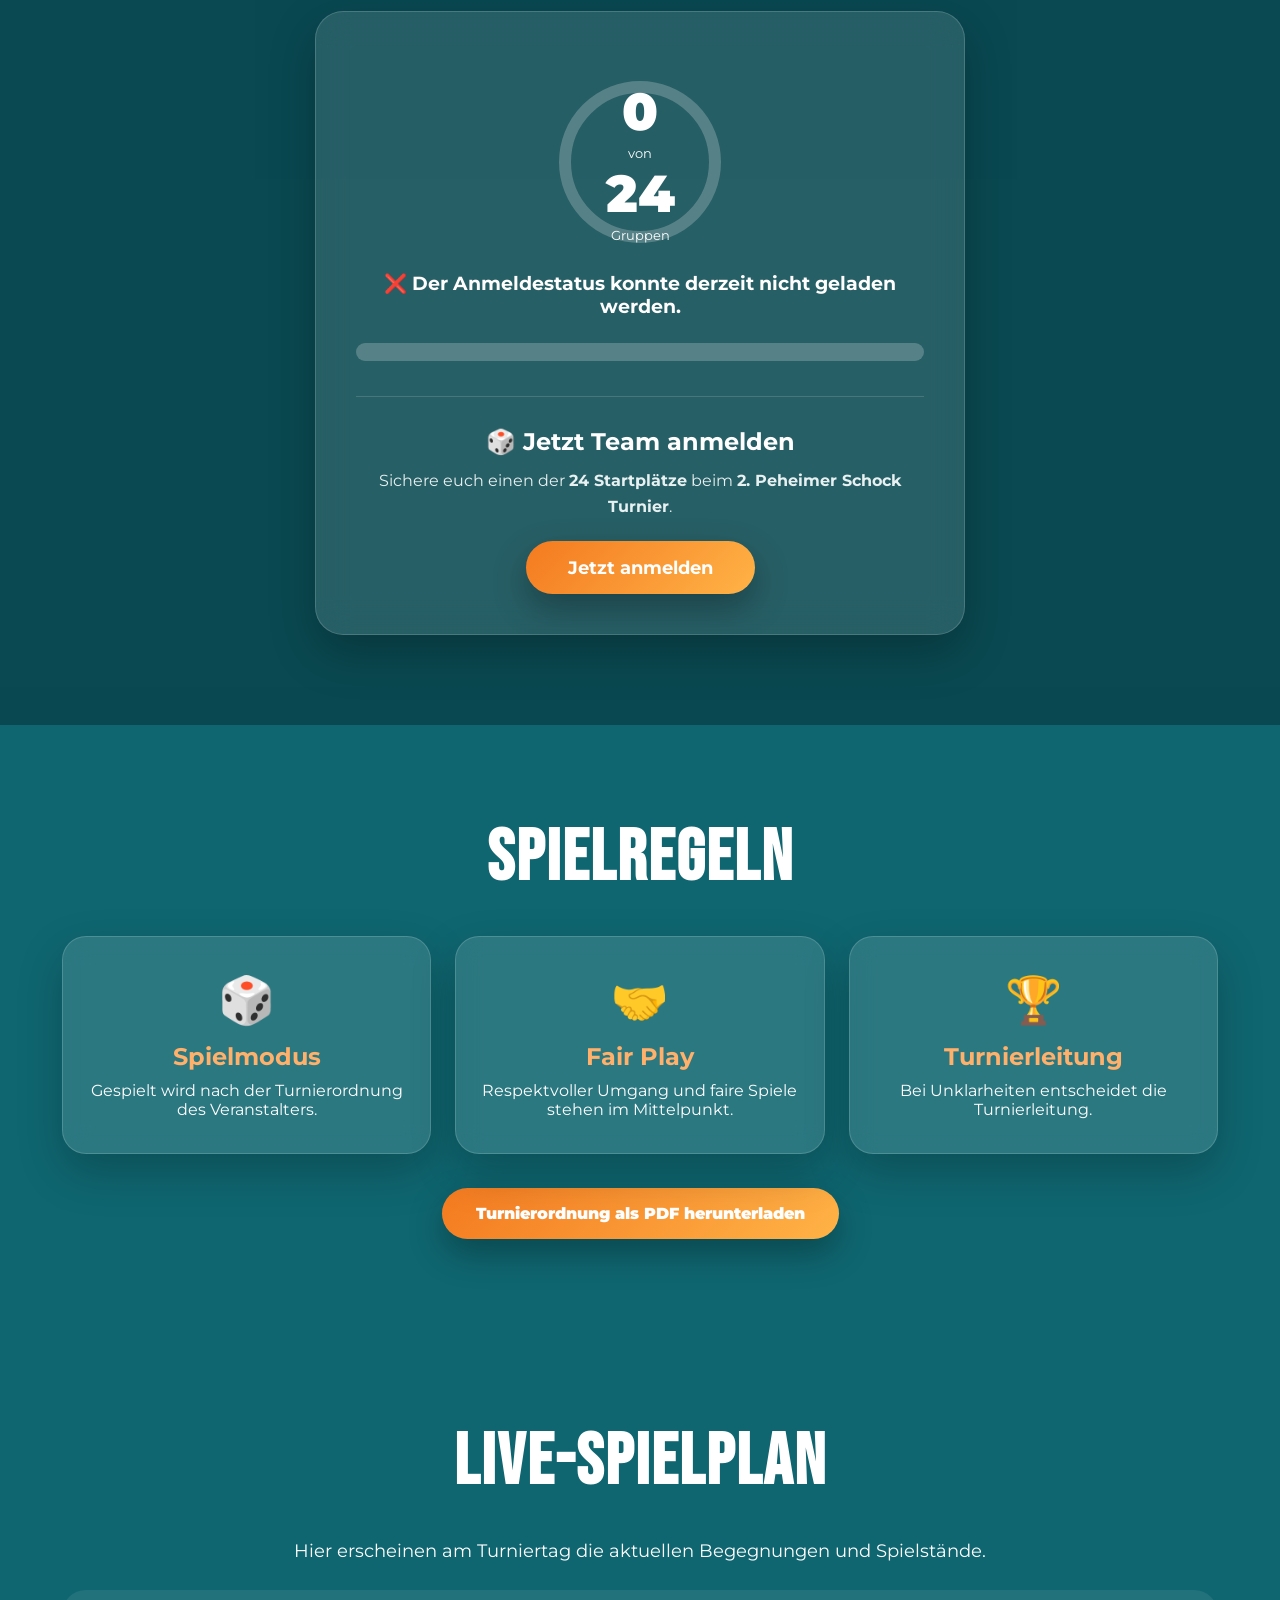
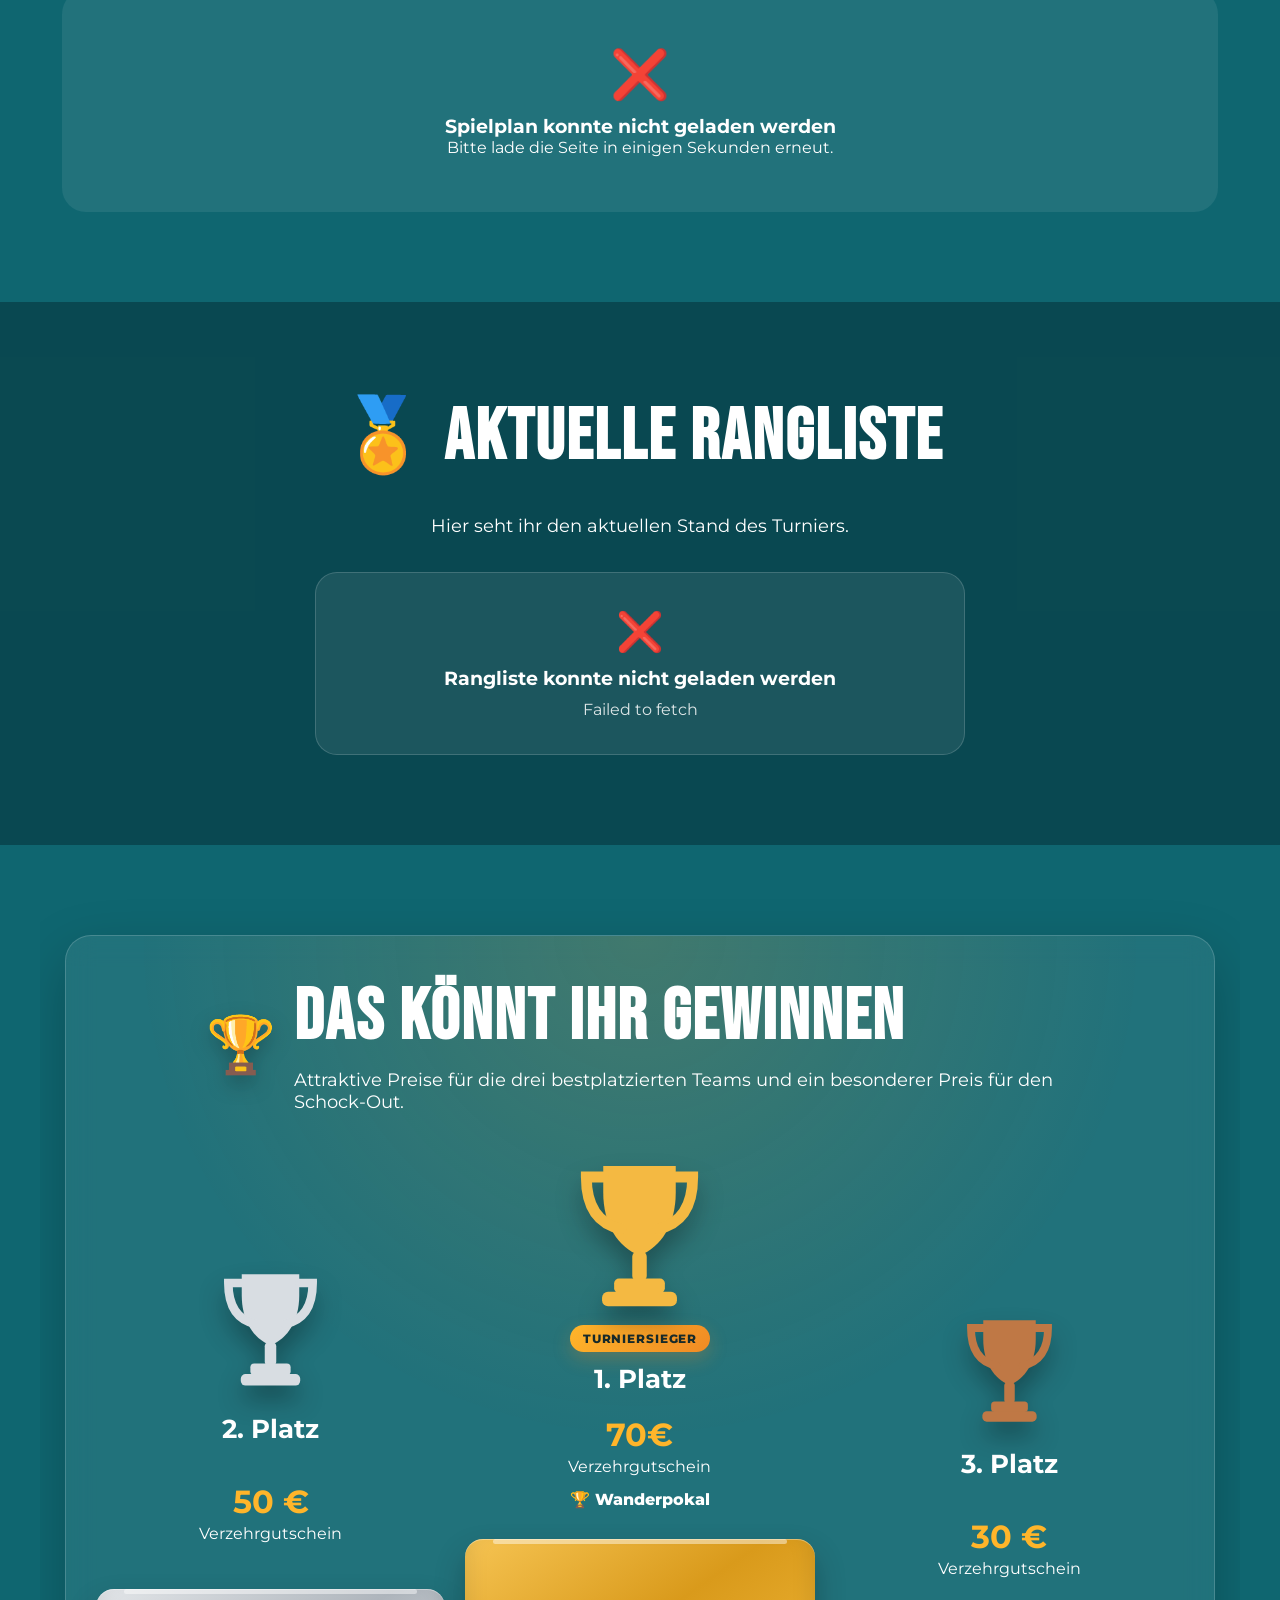
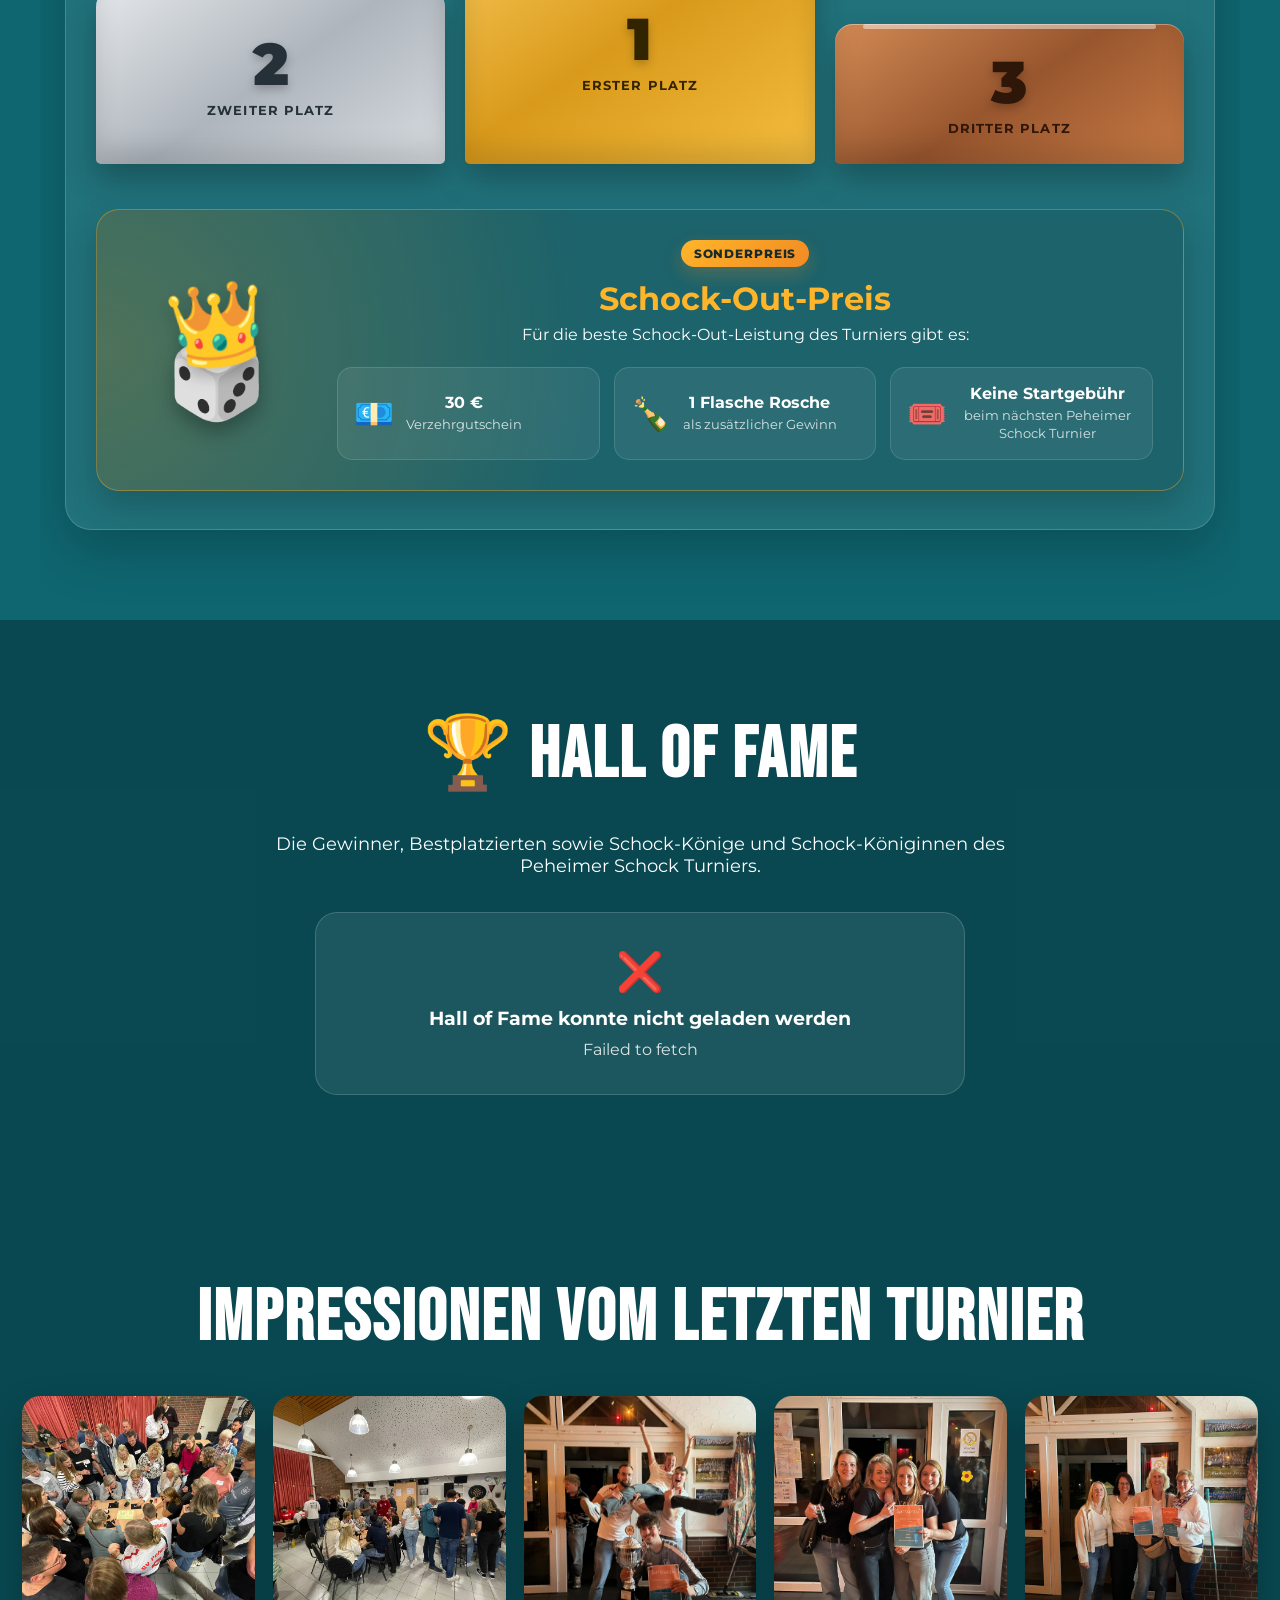
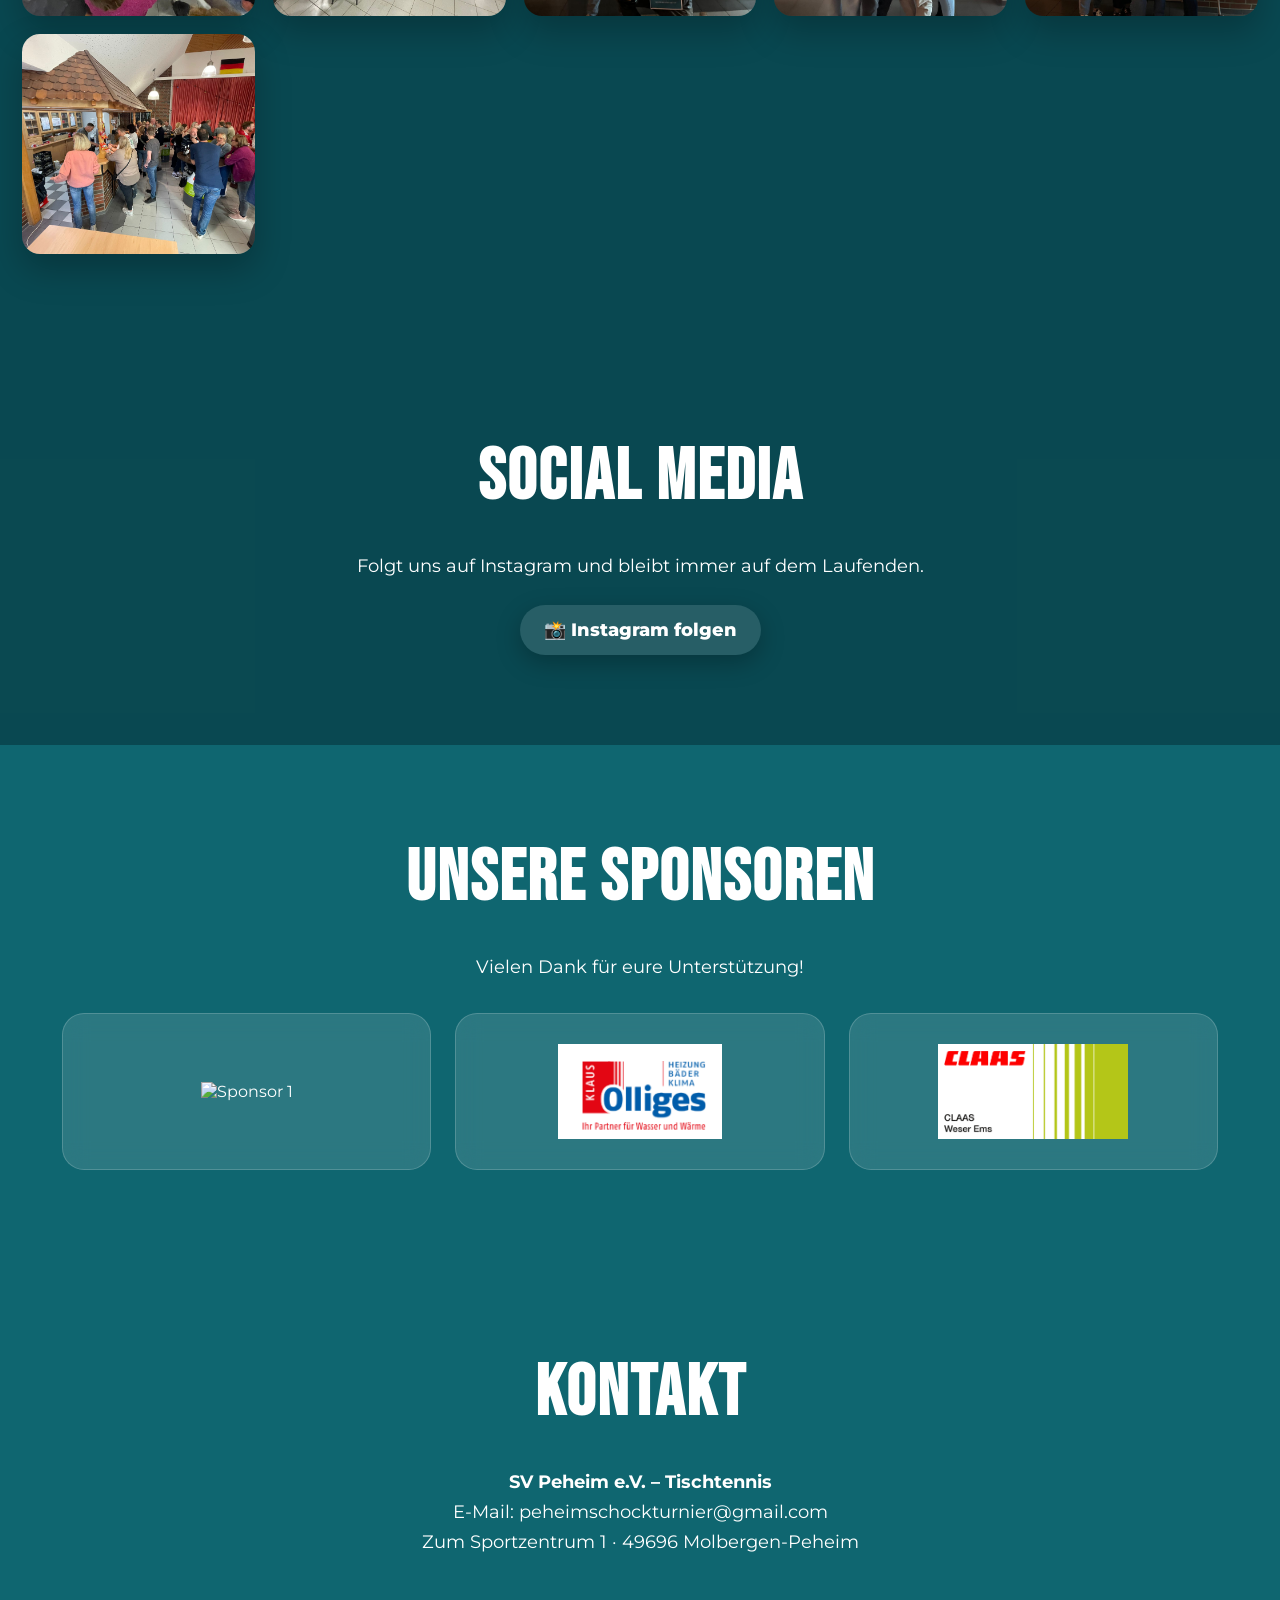
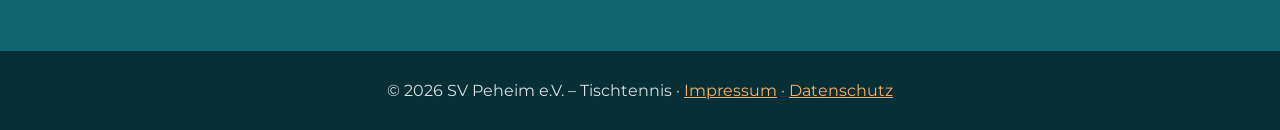
==== commit c8121cf8: "Update tournament date to October 9, 2027" ====
--- a/index.html
+++ b/index.html
@@ -8,6 +8,7 @@
   <link rel="preconnect" href="https://fonts.gstatic.com" crossorigin>
   <link href="https://fonts.googleapis.com/css2?family=Bebas+Neue&family=Montserrat:wght@400;600;700;800&display=swap" rel="stylesheet">
   <link rel="stylesheet" href="css/style.css?v=3">
+  <!-- Cloudflare Web Analytics --><script type='module' src='https://static.cloudflareinsights.com/beacon.min.js' data-cf-beacon='{"token": "774cb6f4e5244e6a9e1ff4e121bfbbb0"}'></script><!-- End Cloudflare Web Analytics -->
 </head>
 <body>
   <div class="dice-bg" aria-hidden="true">
@@ -28,7 +29,7 @@
       <div class="hero-card reveal">
         <p class="eyebrow">SV Peheim e.V. – Tischtennis präsentiert</p>
         <h1>2. Peheimer<br>Schock Turnier</h1>
-        <p class="hero-info">10. Oktober 2026 · 14:00 Uhr · Sportheim Peheim</p>
+        <p class="hero-info">09. Oktober 2027 · 14:00 Uhr · Sportheim Peheim</p>
         <div id="countdown" class="countdown">
           <div><span id="tage">00</span><small>Tage</small></div><div><span id="stunden">00</span><small>Std.</small></div><div><span id="minuten">00</span><small>Min.</small></div><div><span id="sekunden">00</span><small>Sek.</small></div>
         </div>
@@ -39,7 +40,7 @@
     <section id="turnier" class="section">
       <h2>Turnierinformationen</h2>
       <div class="cards four">
-        <article class="card"><span>📅</span><h3>Datum</h3><p>10.10.2026</p></article>
+        <article class="card"><span>📅</span><h3>Datum</h3><p>09.10.2027</p></article>
         <article class="card"><span>📍</span><h3>Ort</h3><p>Sportheim Peheim</p></article>
         <article class="card"><span>💶</span><h3>Startgeld</h3><p>10 € pro Spieler</p></article>
         <article class="card"><span>👥</span><h3>Teilnehmer</h3><p>Maximal 24 Gruppen</p></article>
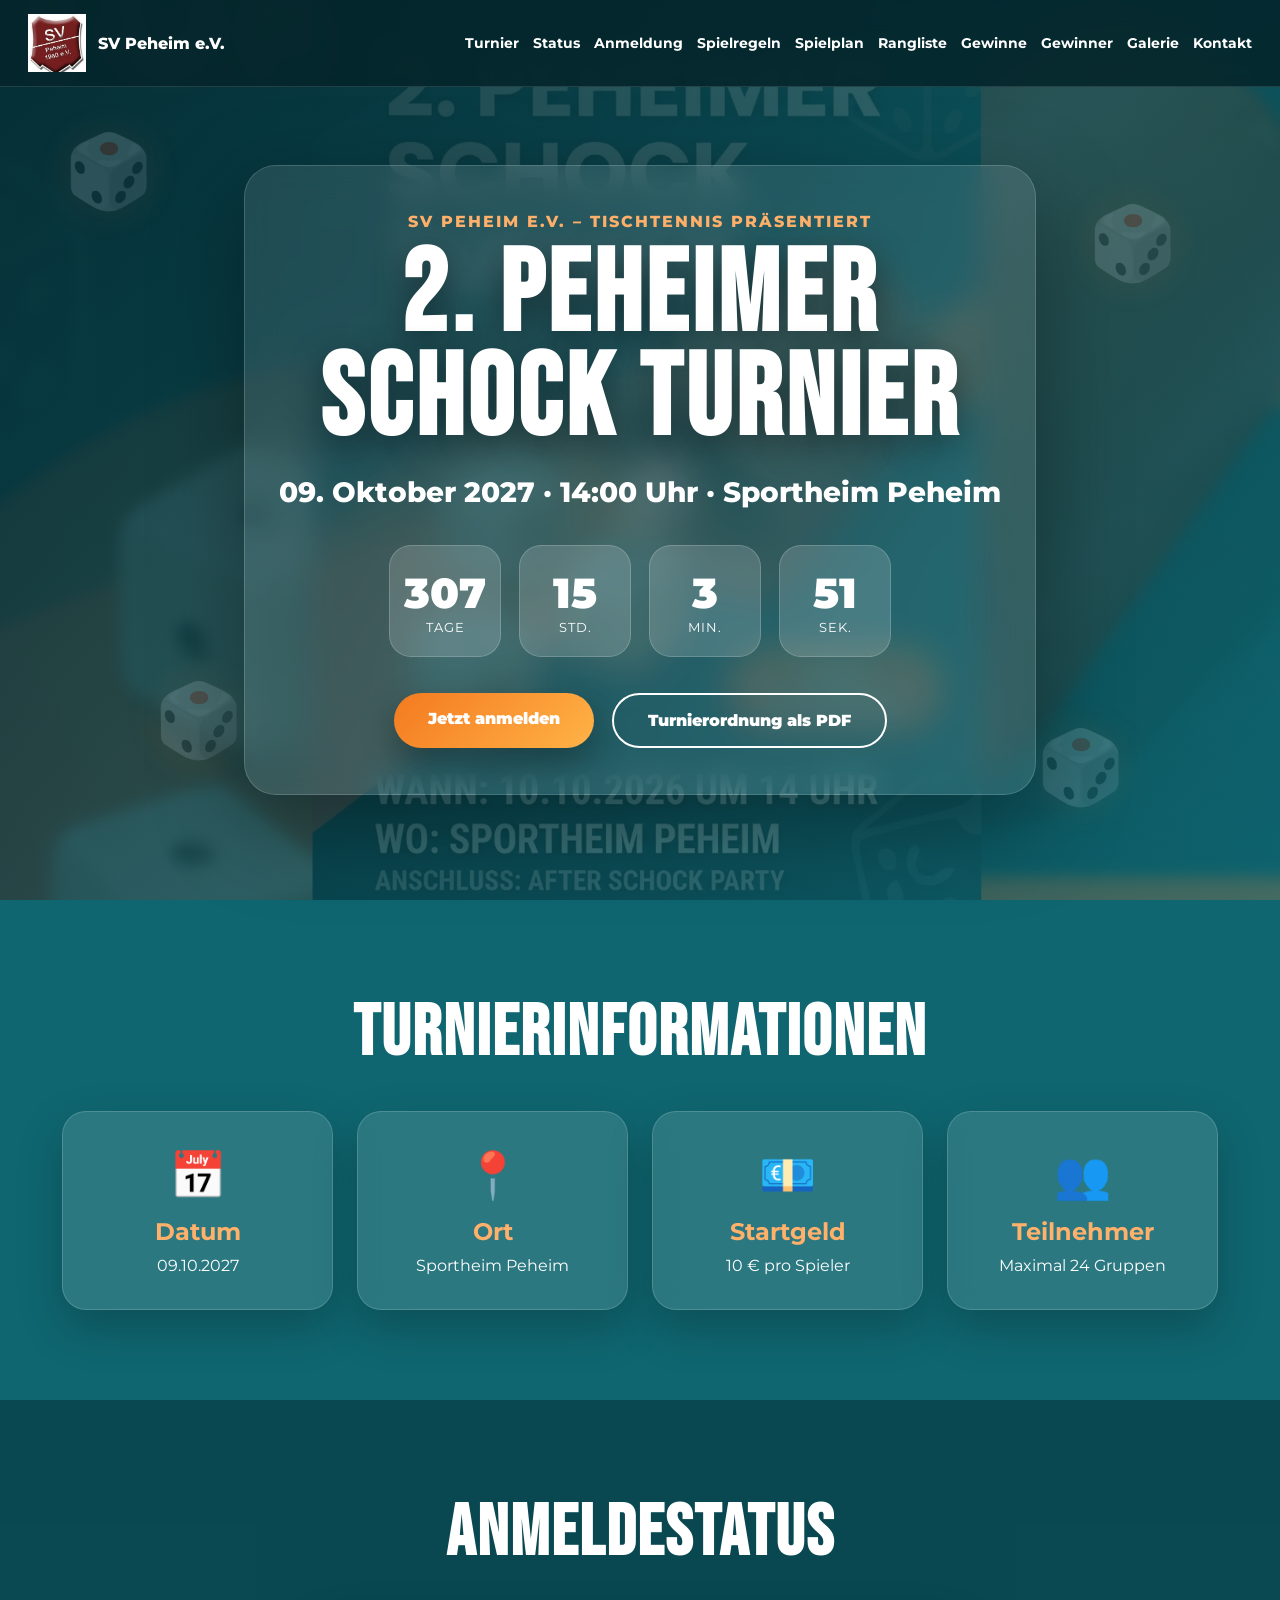
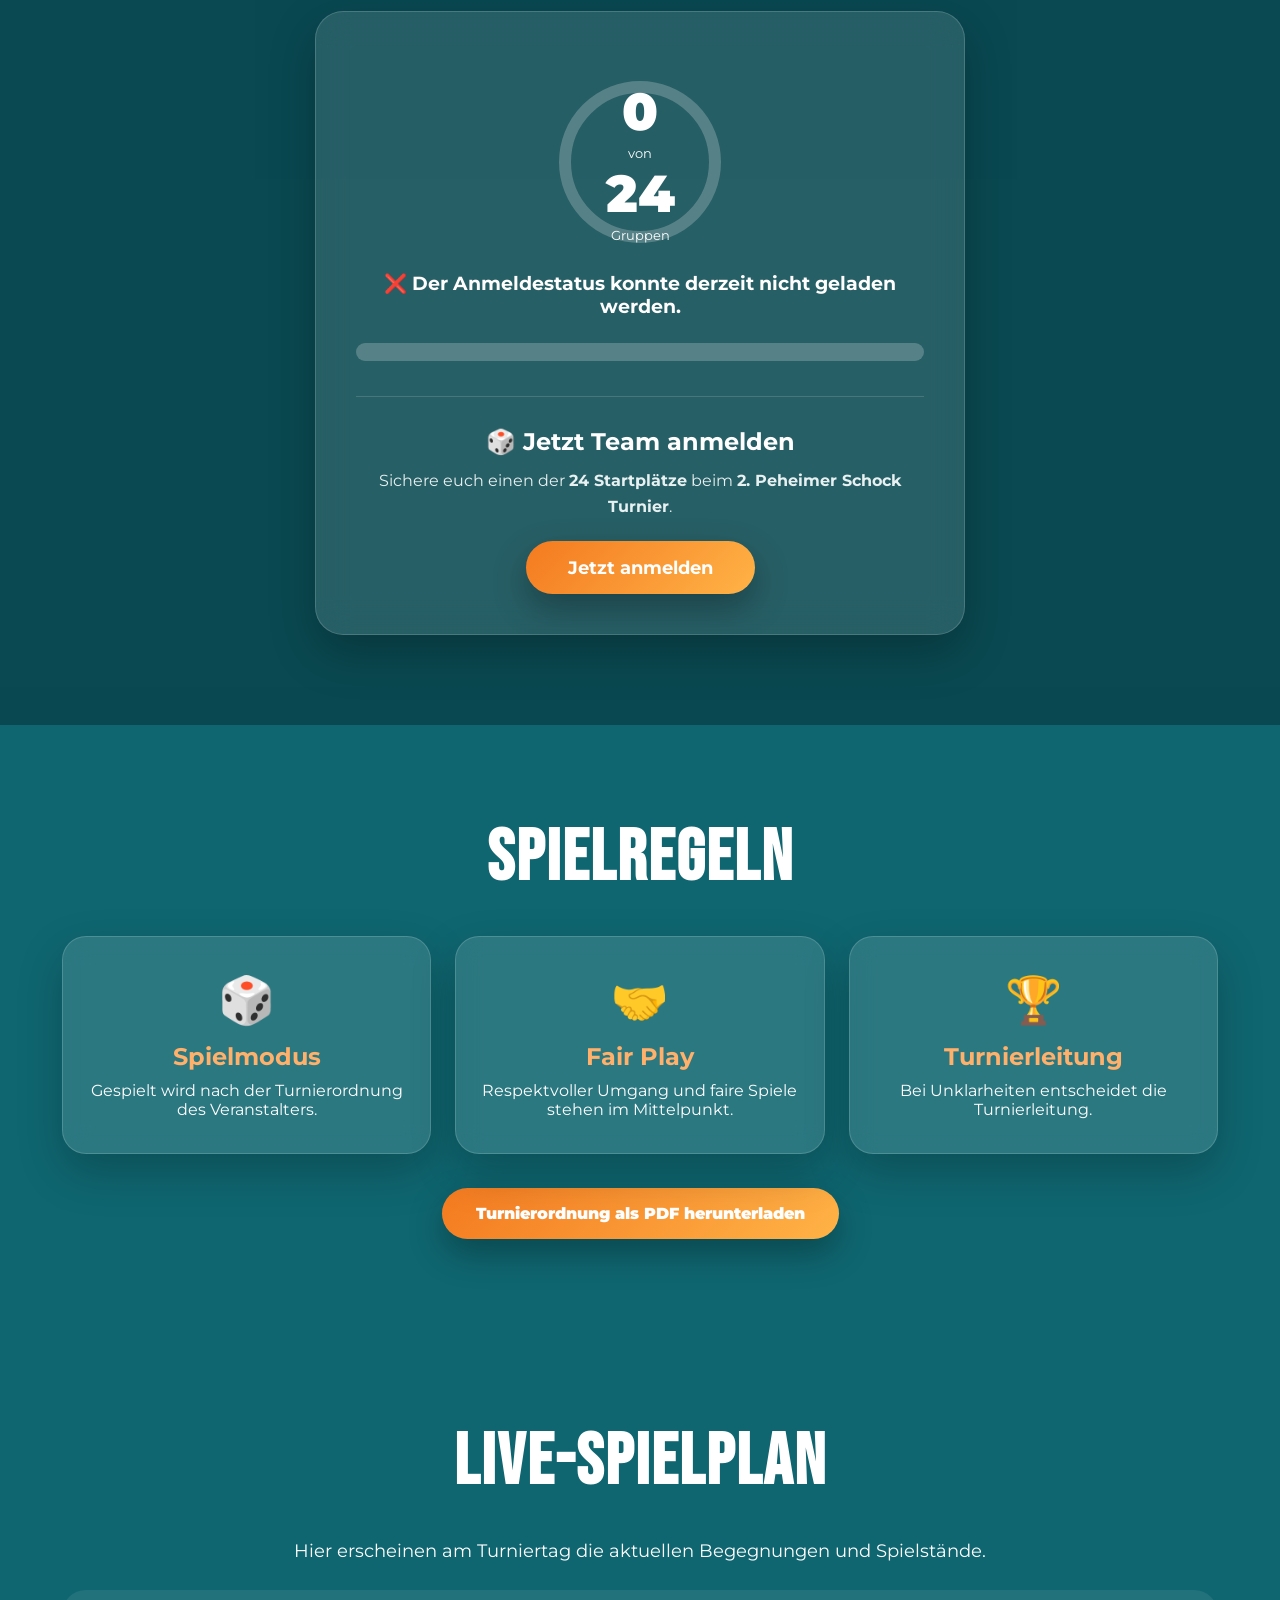
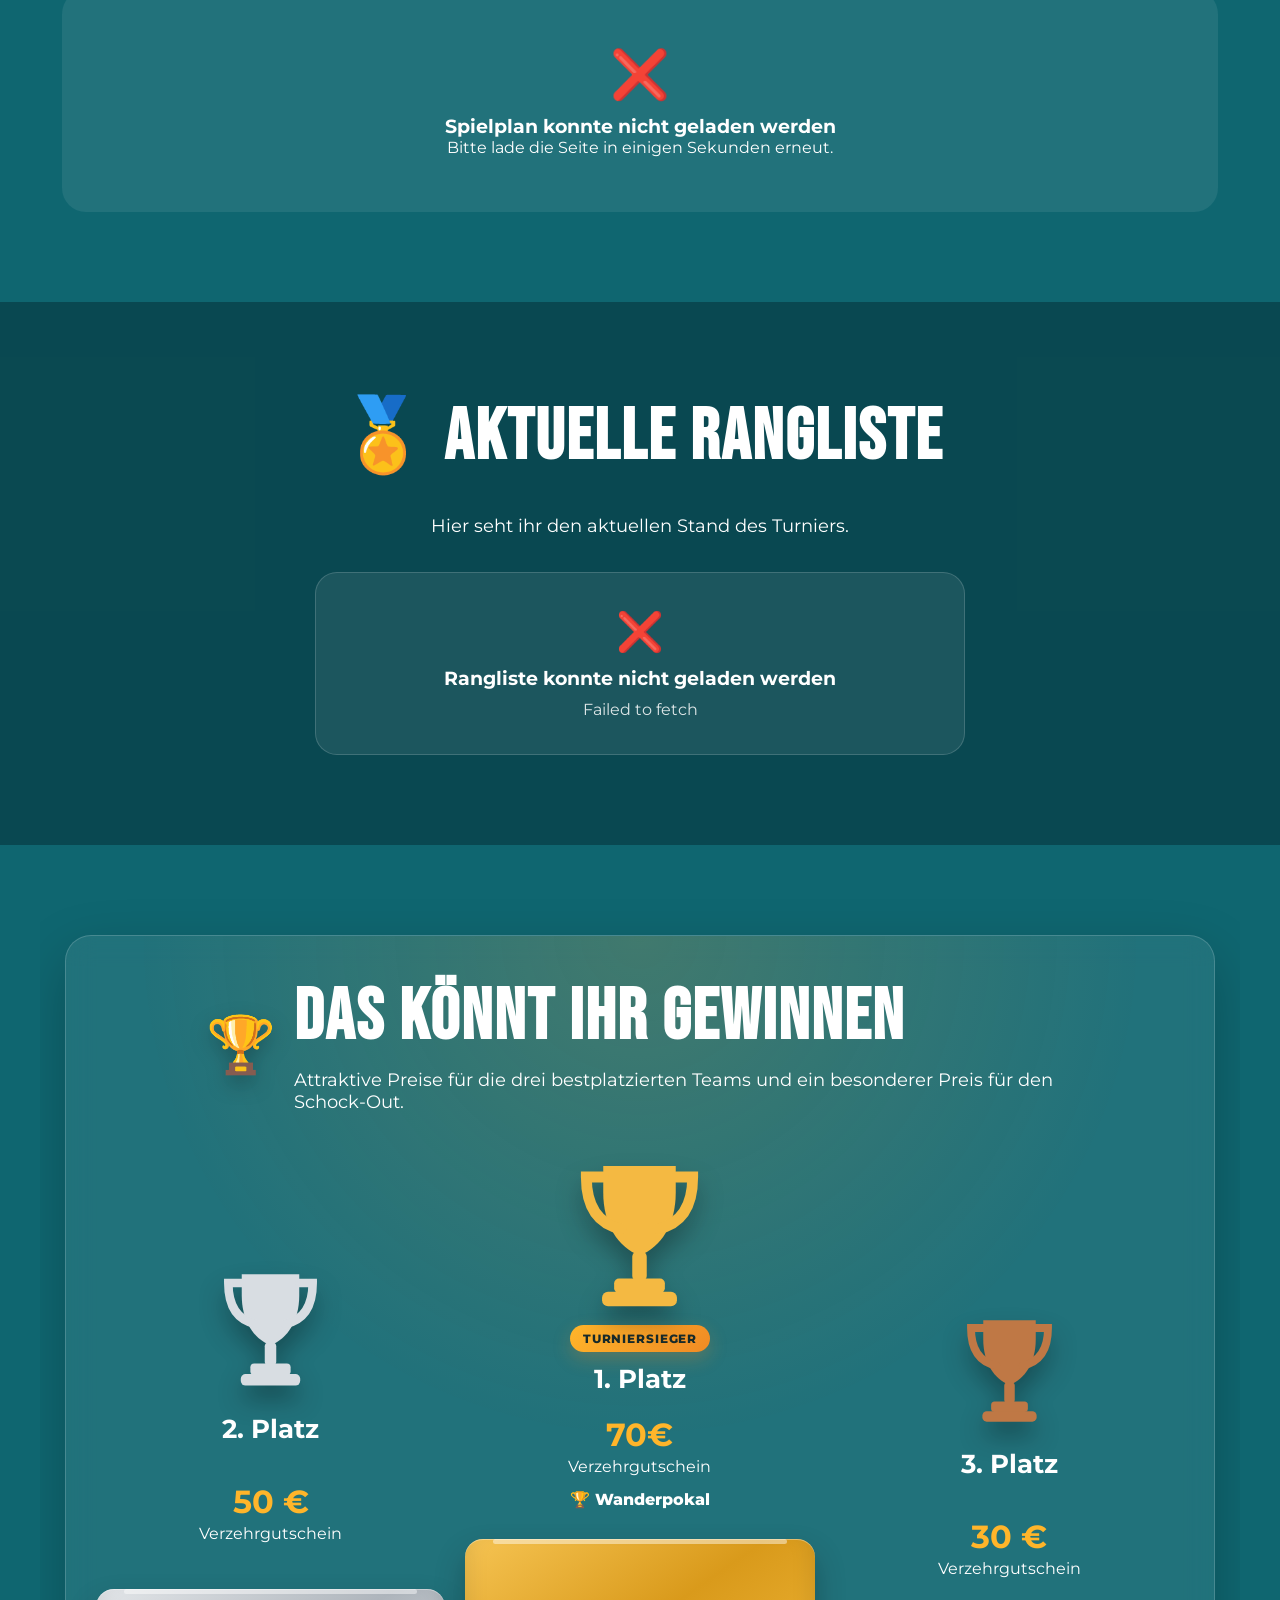
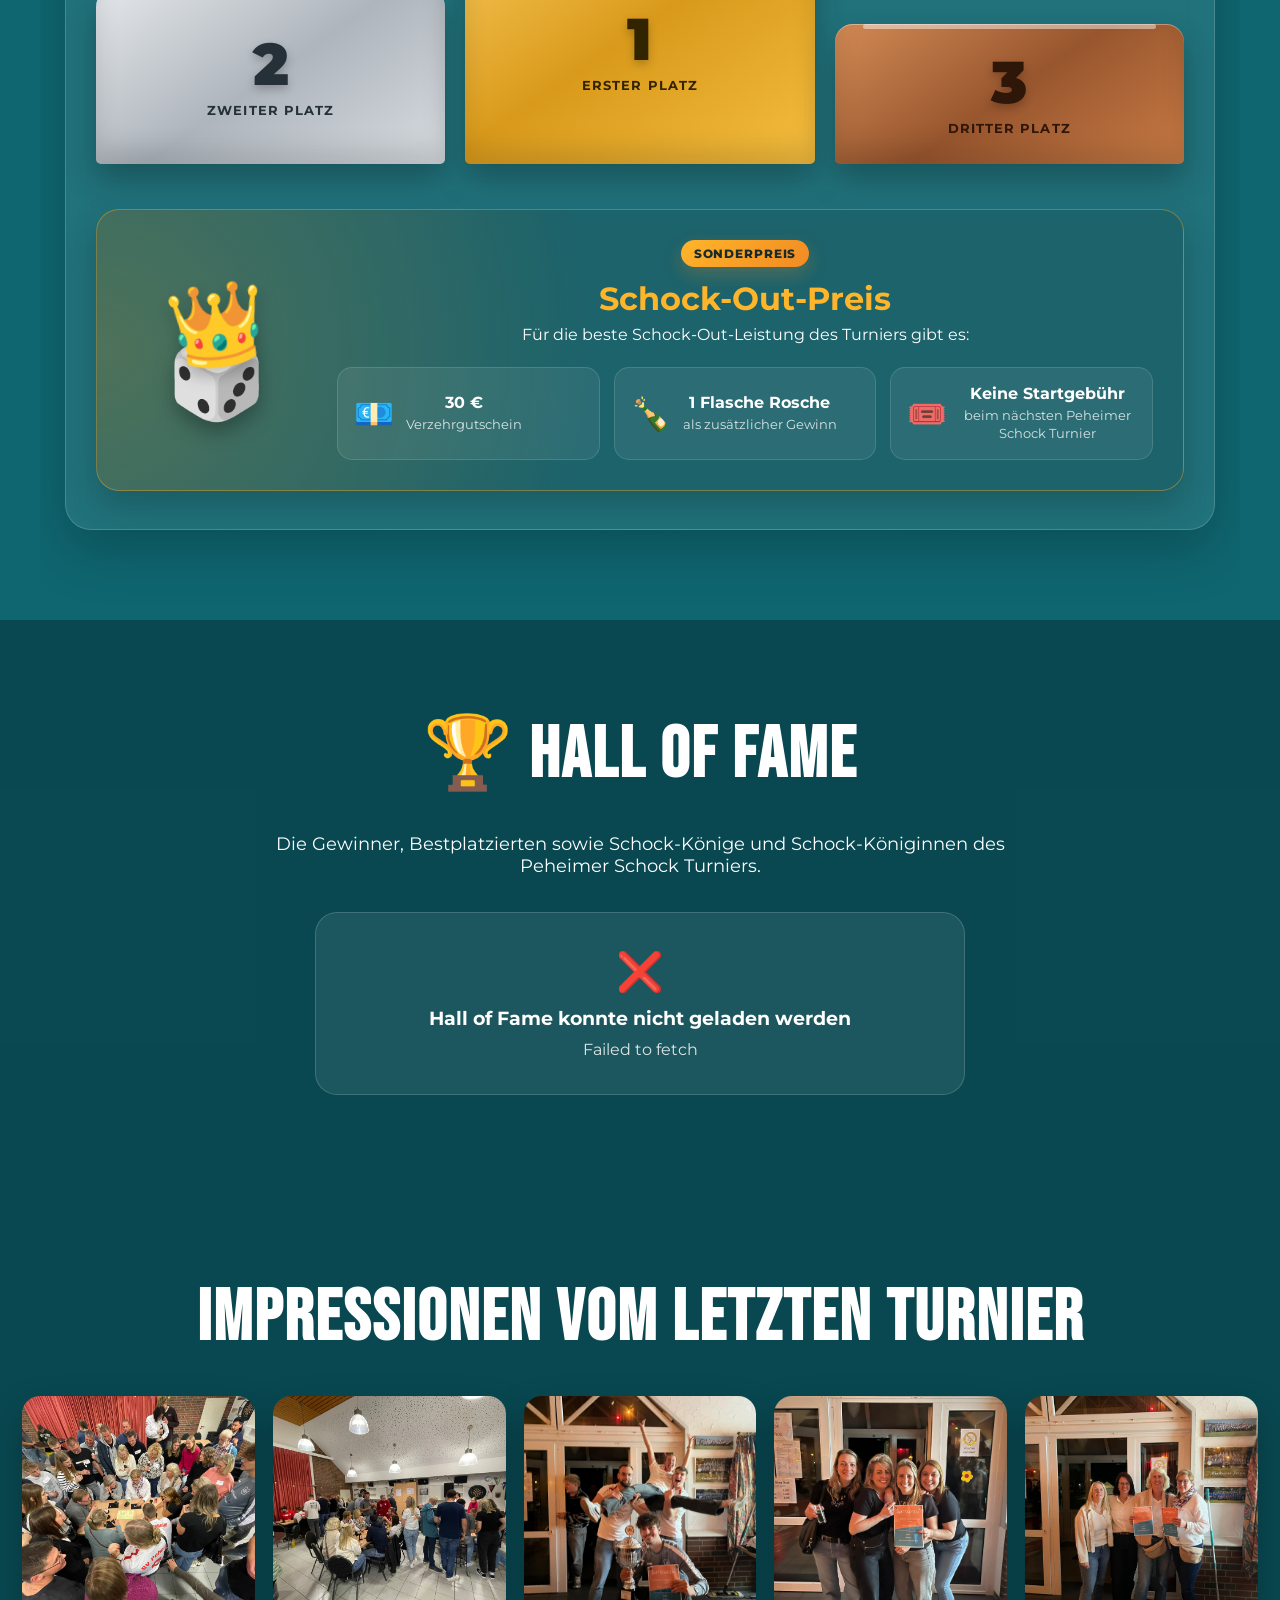
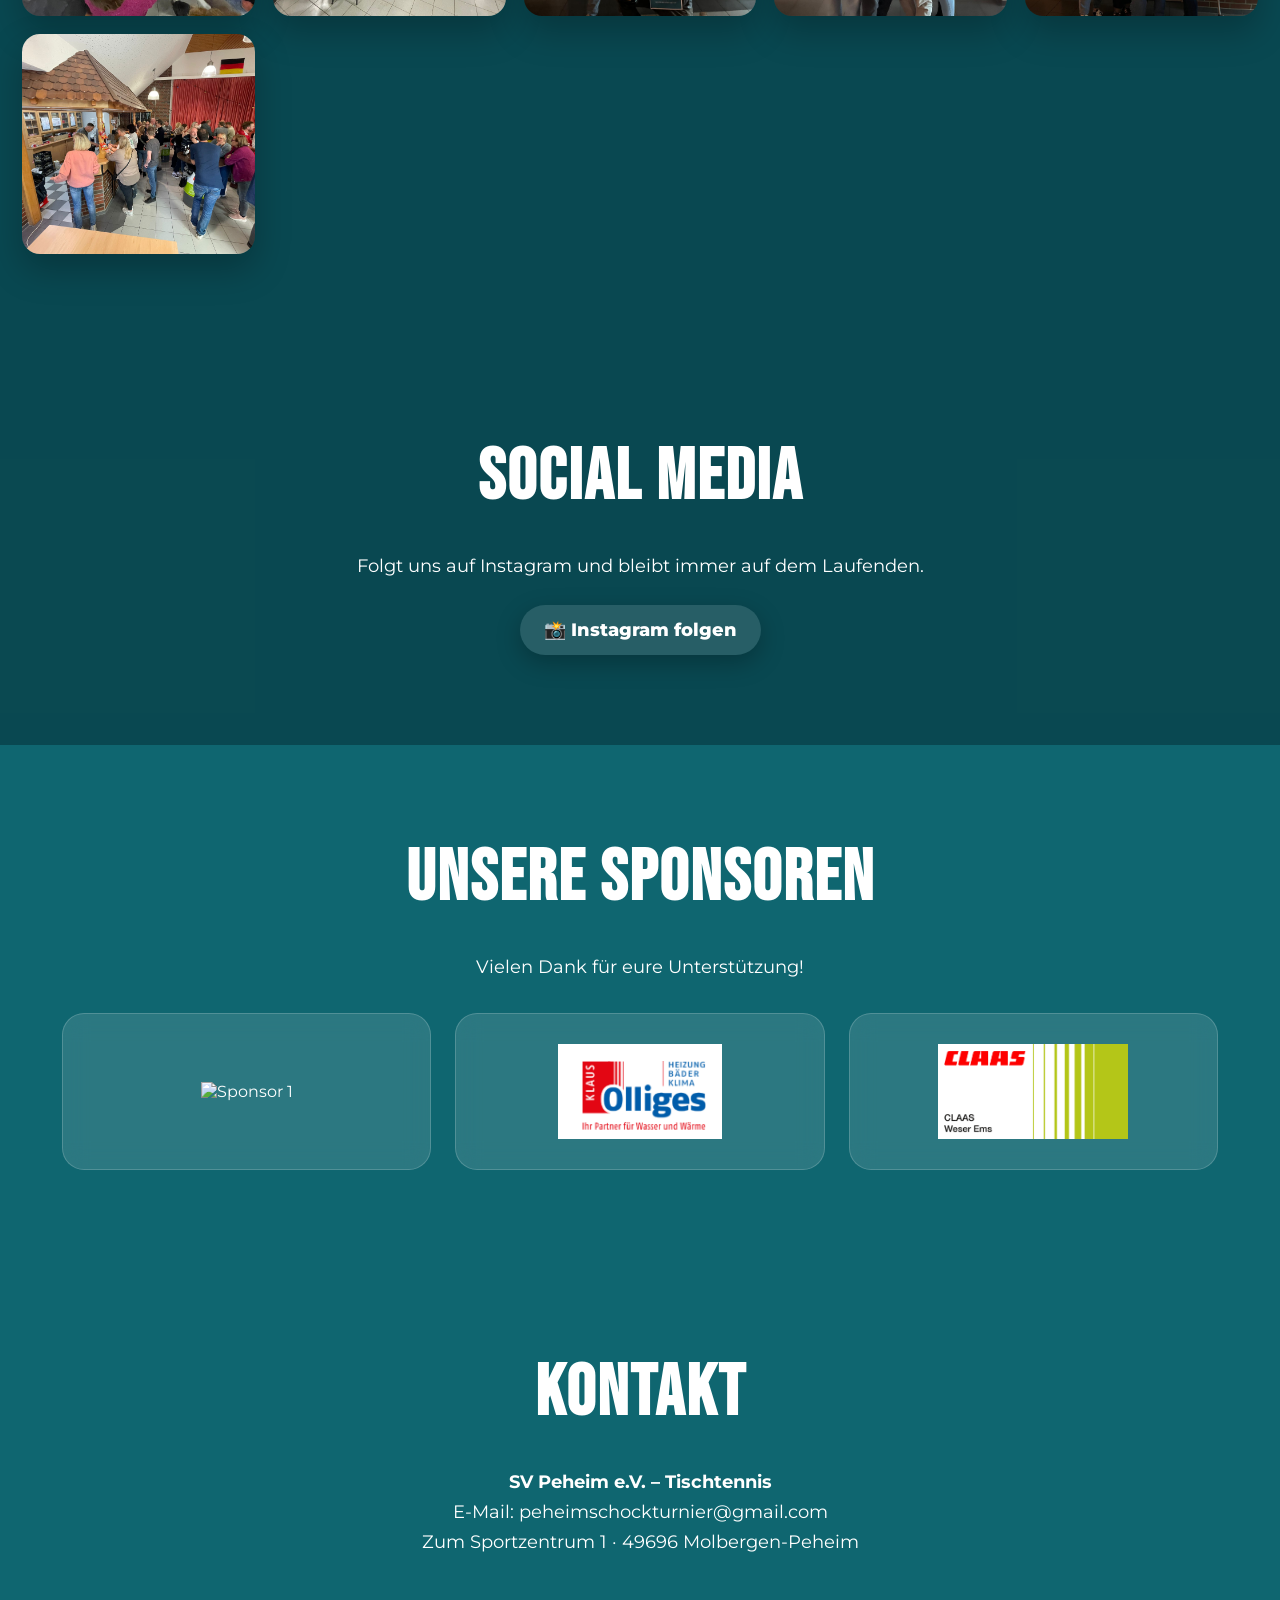
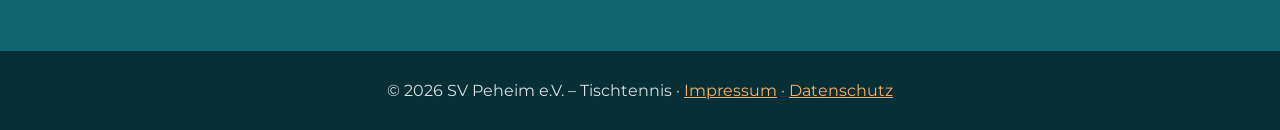
==== commit 5a40c05b: "Update tournament title from '2.' to '3.'" ====
--- a/index.html
+++ b/index.html
@@ -3,7 +3,7 @@
 <head>
   <meta charset="UTF-8">
   <meta name="viewport" content="width=device-width, initial-scale=1.0">
-  <title>2. Peheimer Schock Turnier</title>
+  <title>3. Peheimer Schock Turnier</title>
   <link rel="preconnect" href="https://fonts.googleapis.com">
   <link rel="preconnect" href="https://fonts.gstatic.com" crossorigin>
   <link href="https://fonts.googleapis.com/css2?family=Bebas+Neue&family=Montserrat:wght@400;600;700;800&display=swap" rel="stylesheet">
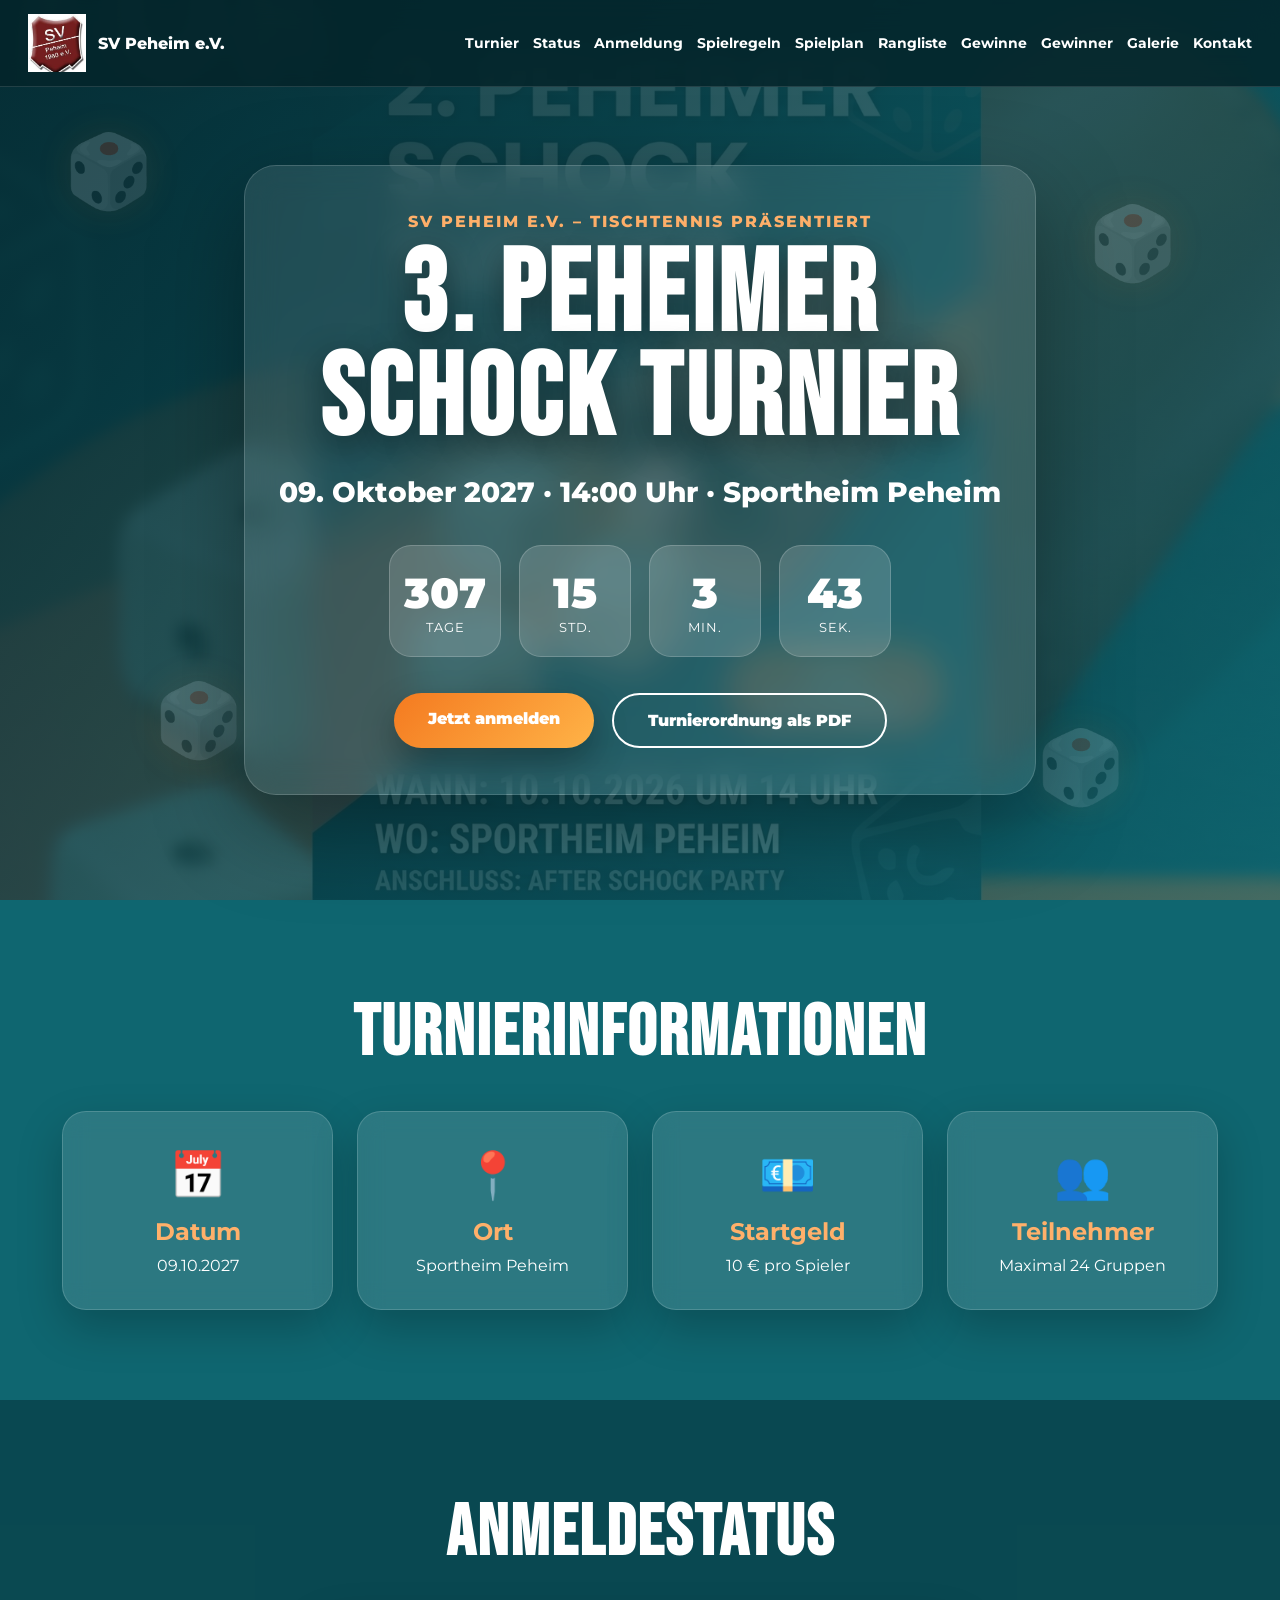
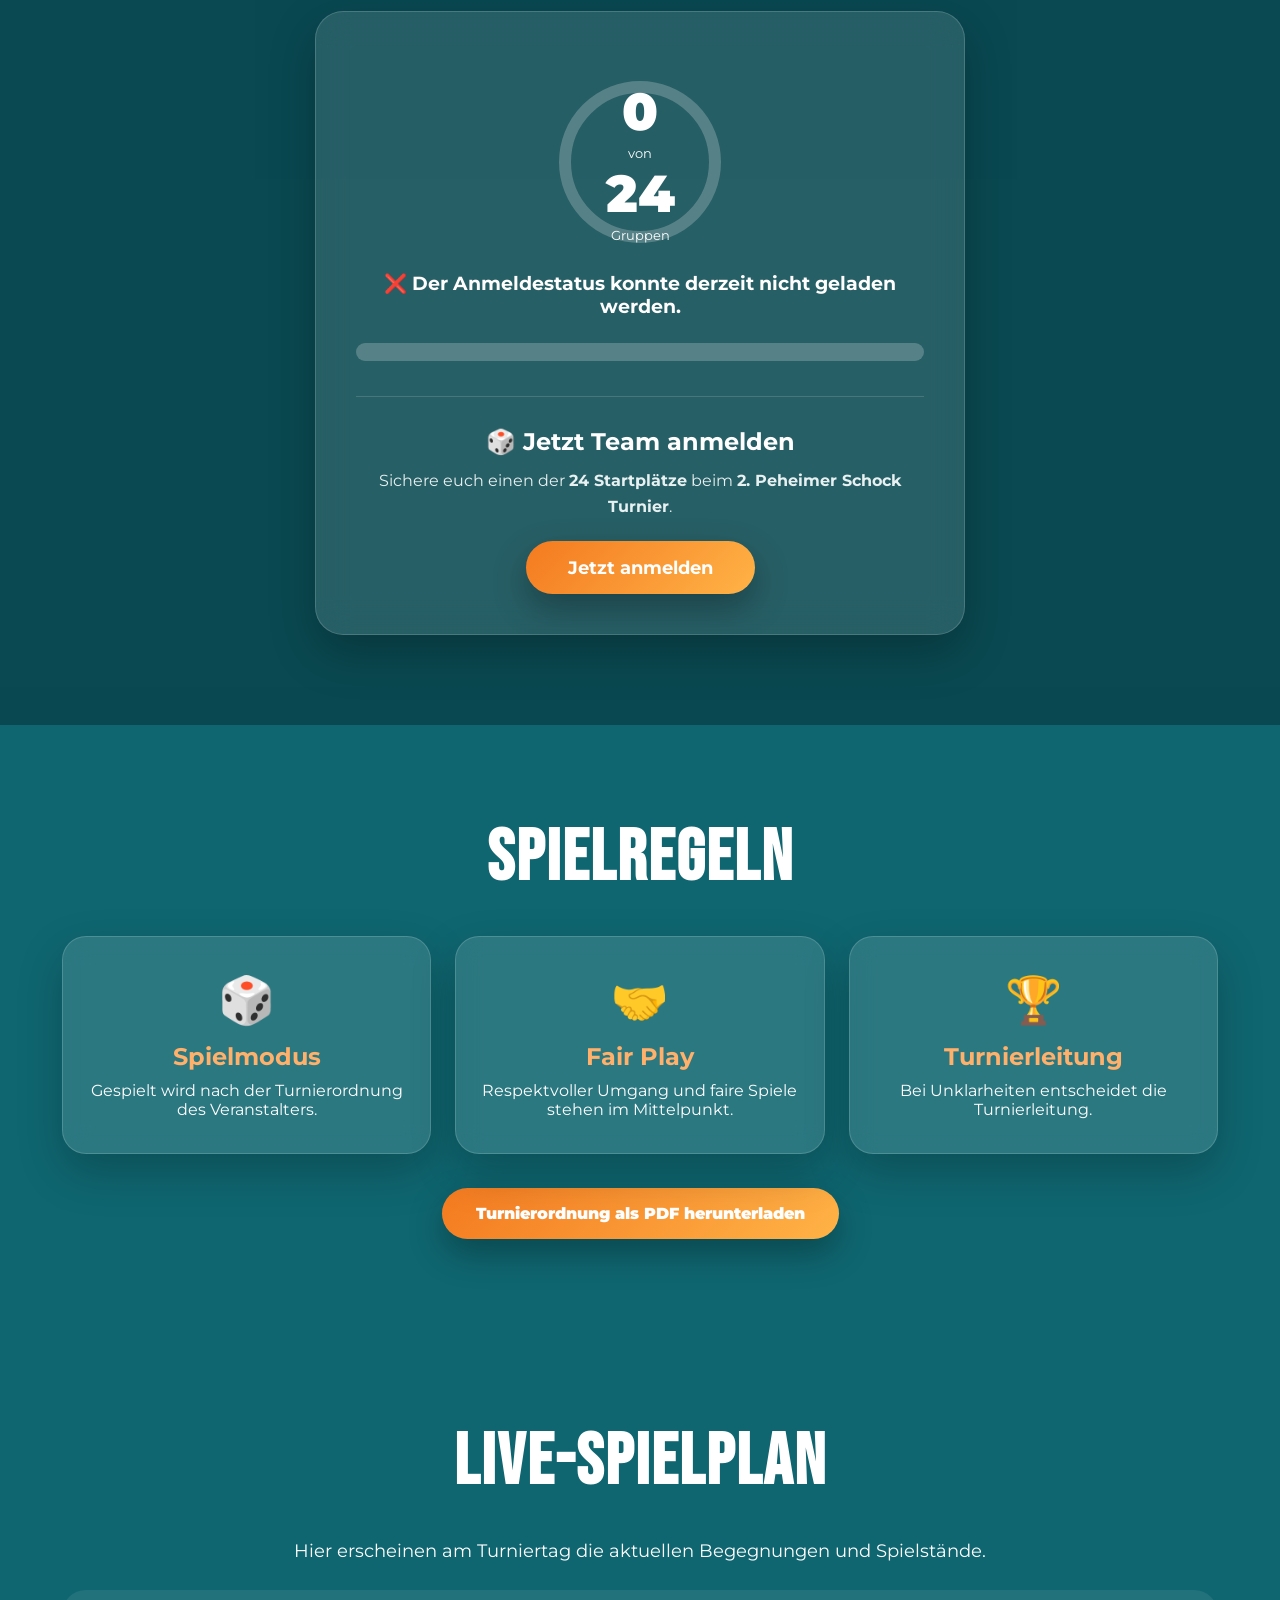
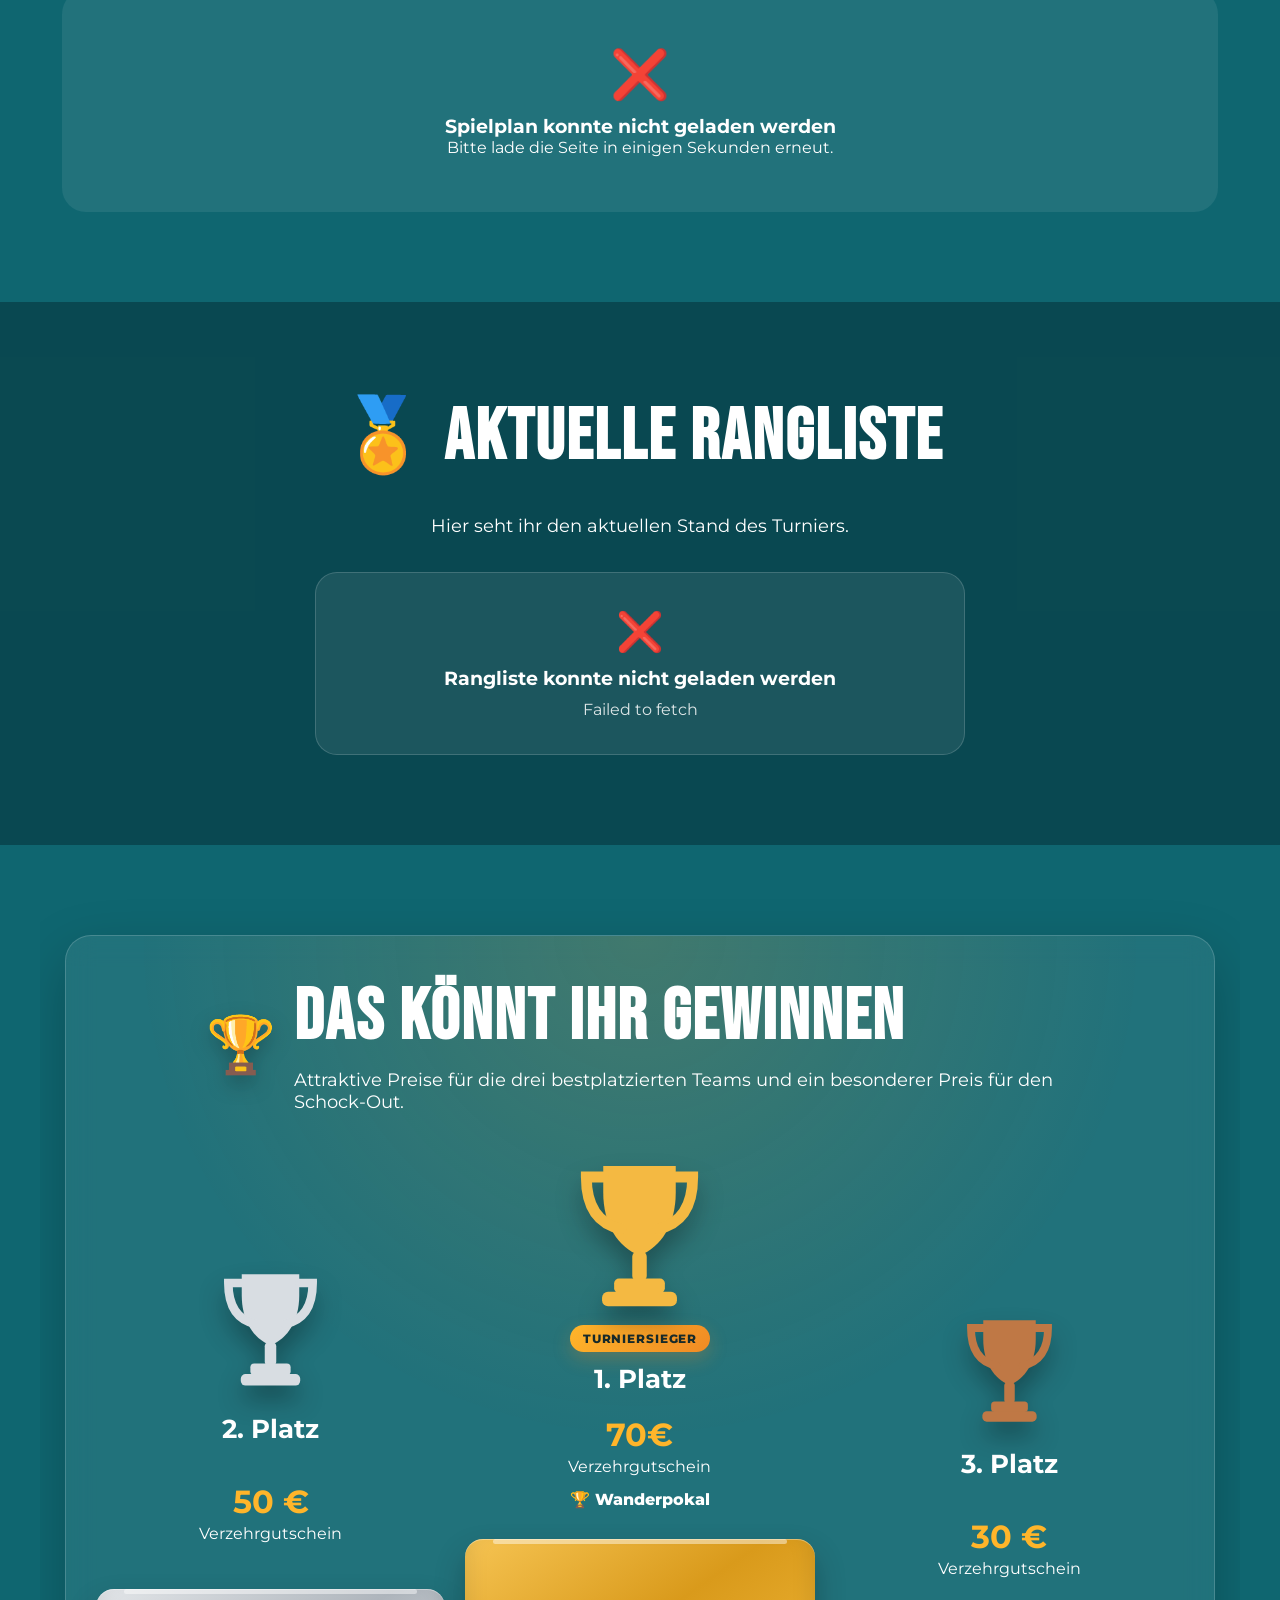
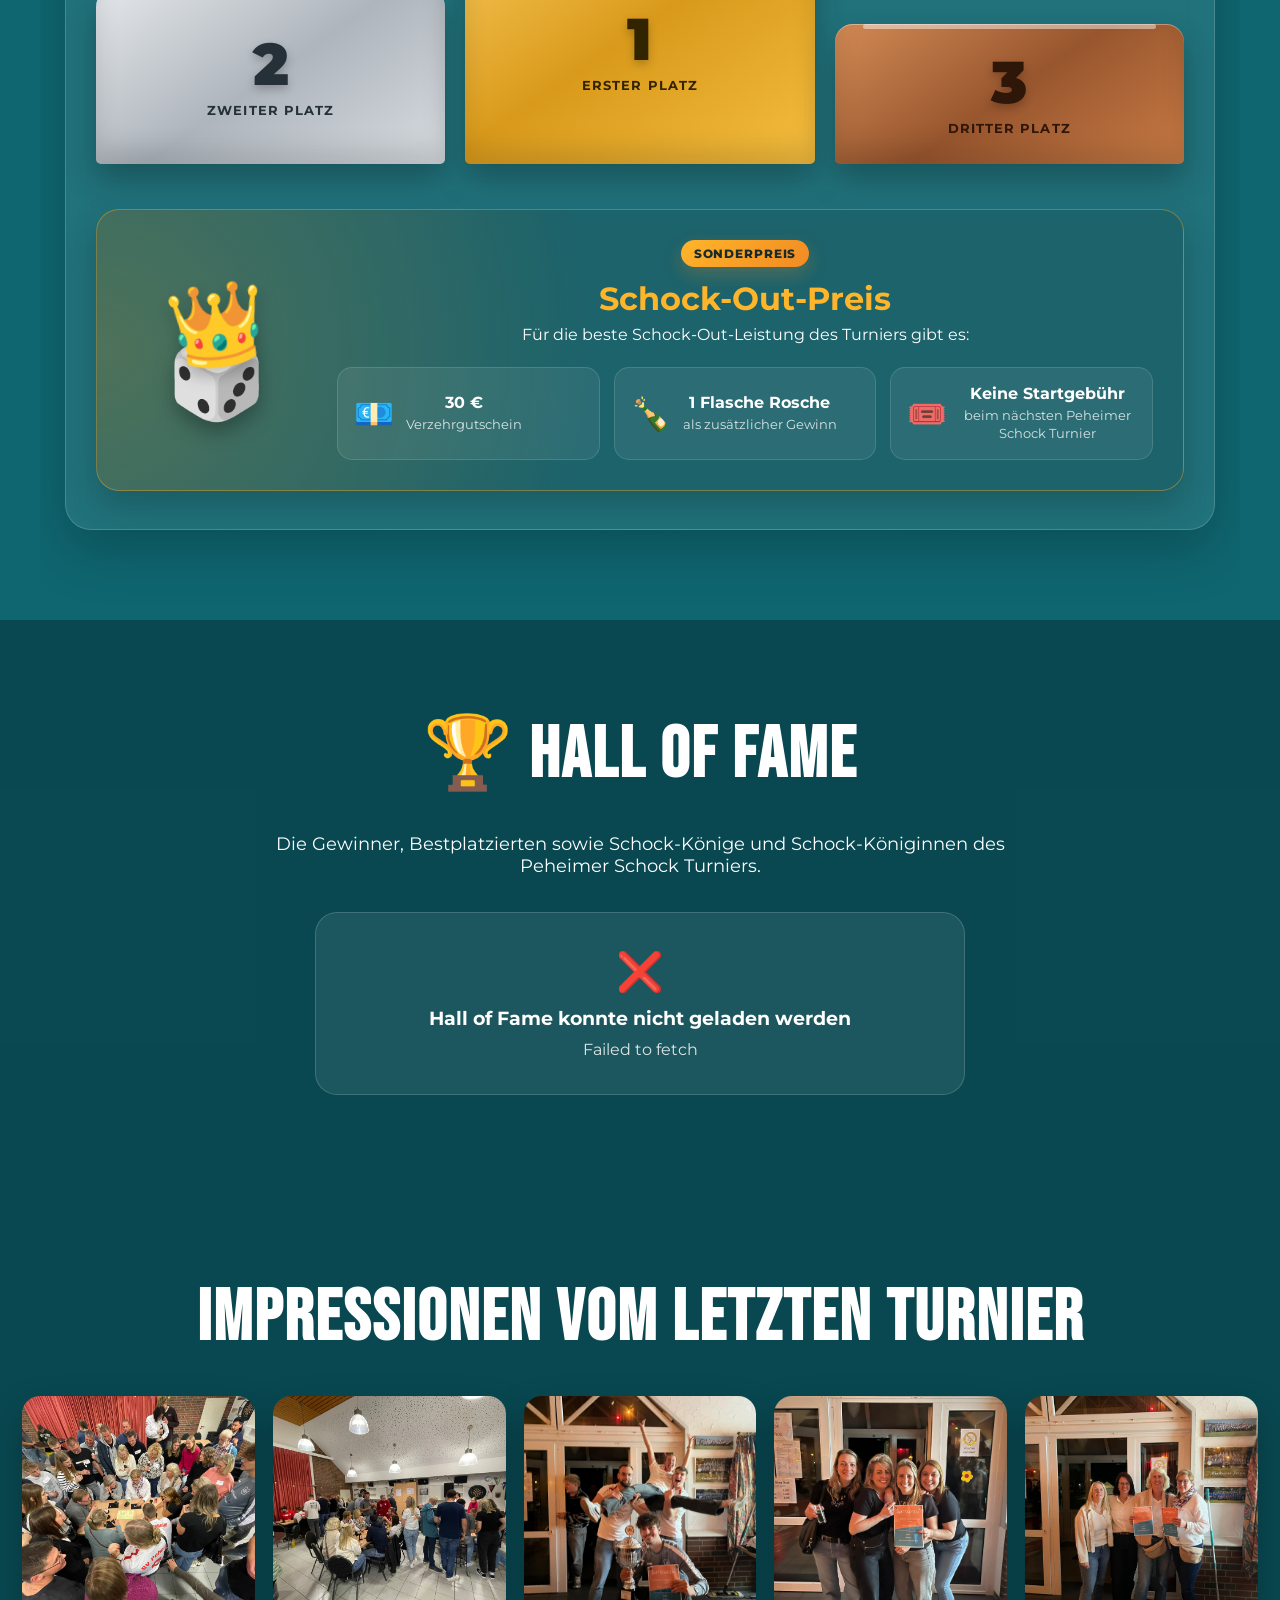
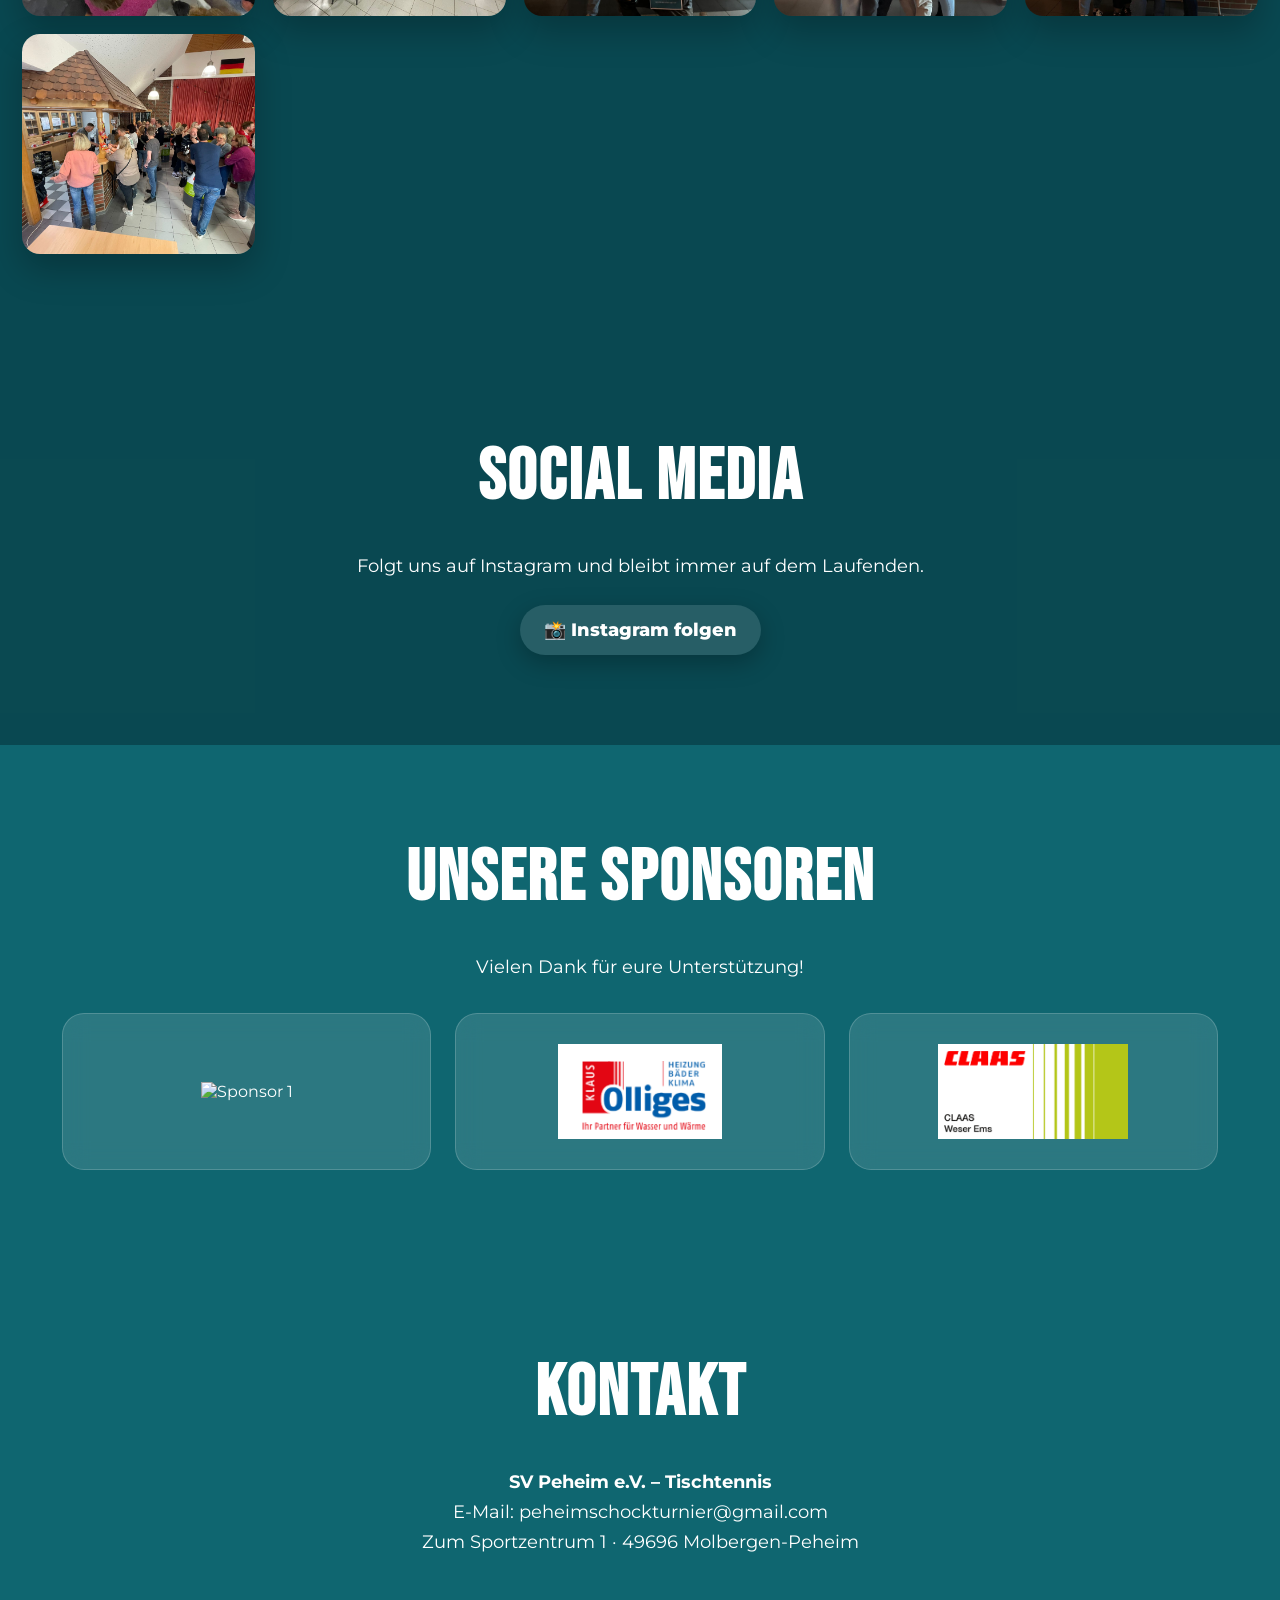
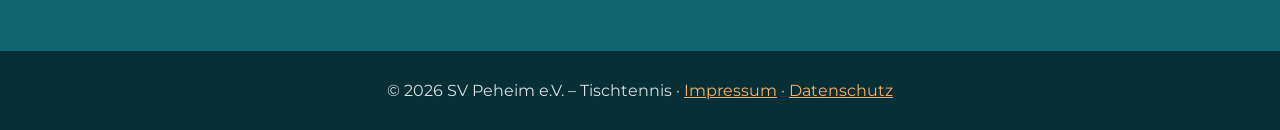
==== commit 1a19711a: "Update tournament title from 2nd to 3rd" ====
--- a/index.html
+++ b/index.html
@@ -28,7 +28,7 @@
     <section id="home" class="hero">
       <div class="hero-card reveal">
         <p class="eyebrow">SV Peheim e.V. – Tischtennis präsentiert</p>
-        <h1>2. Peheimer<br>Schock Turnier</h1>
+        <h1>3. Peheimer<br>Schock Turnier</h1>
         <p class="hero-info">09. Oktober 2027 · 14:00 Uhr · Sportheim Peheim</p>
         <div id="countdown" class="countdown">
           <div><span id="tage">00</span><small>Tage</small></div><div><span id="stunden">00</span><small>Std.</small></div><div><span id="minuten">00</span><small>Min.</small></div><div><span id="sekunden">00</span><small>Sek.</small></div>
